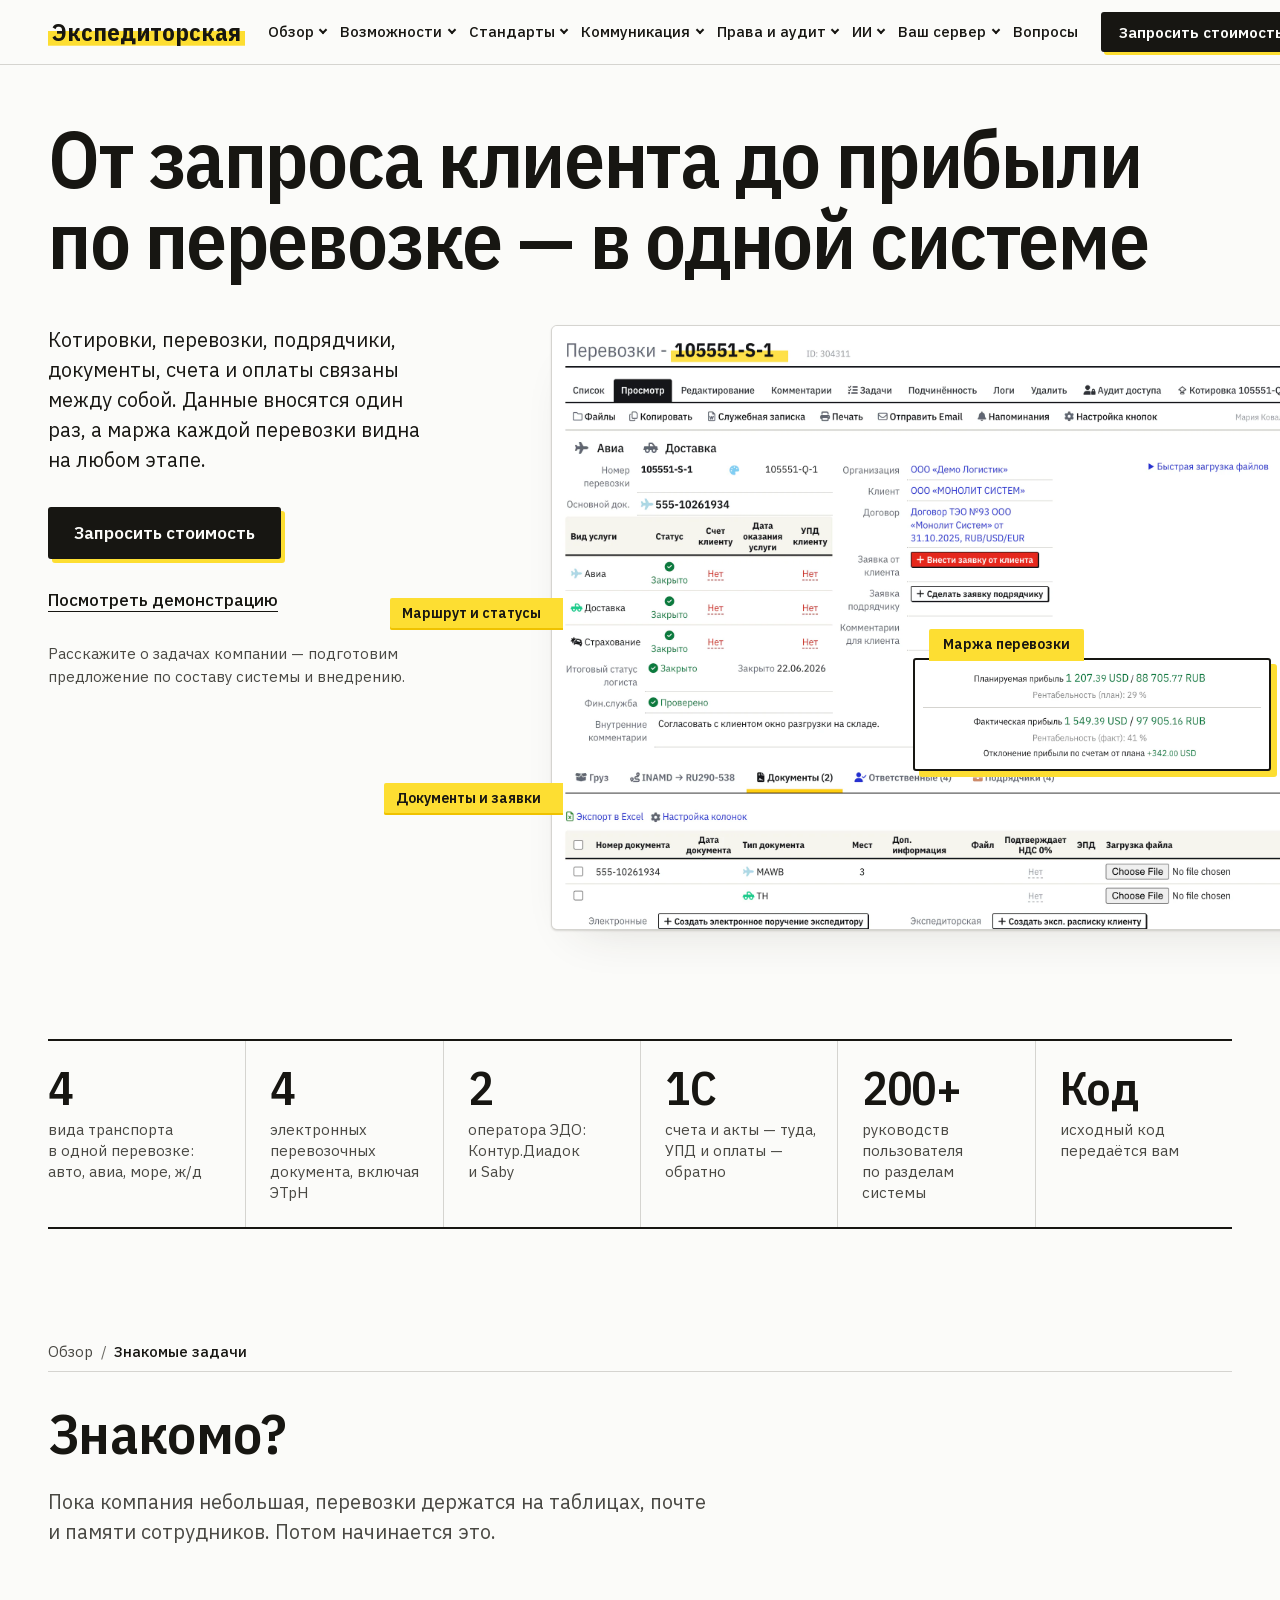
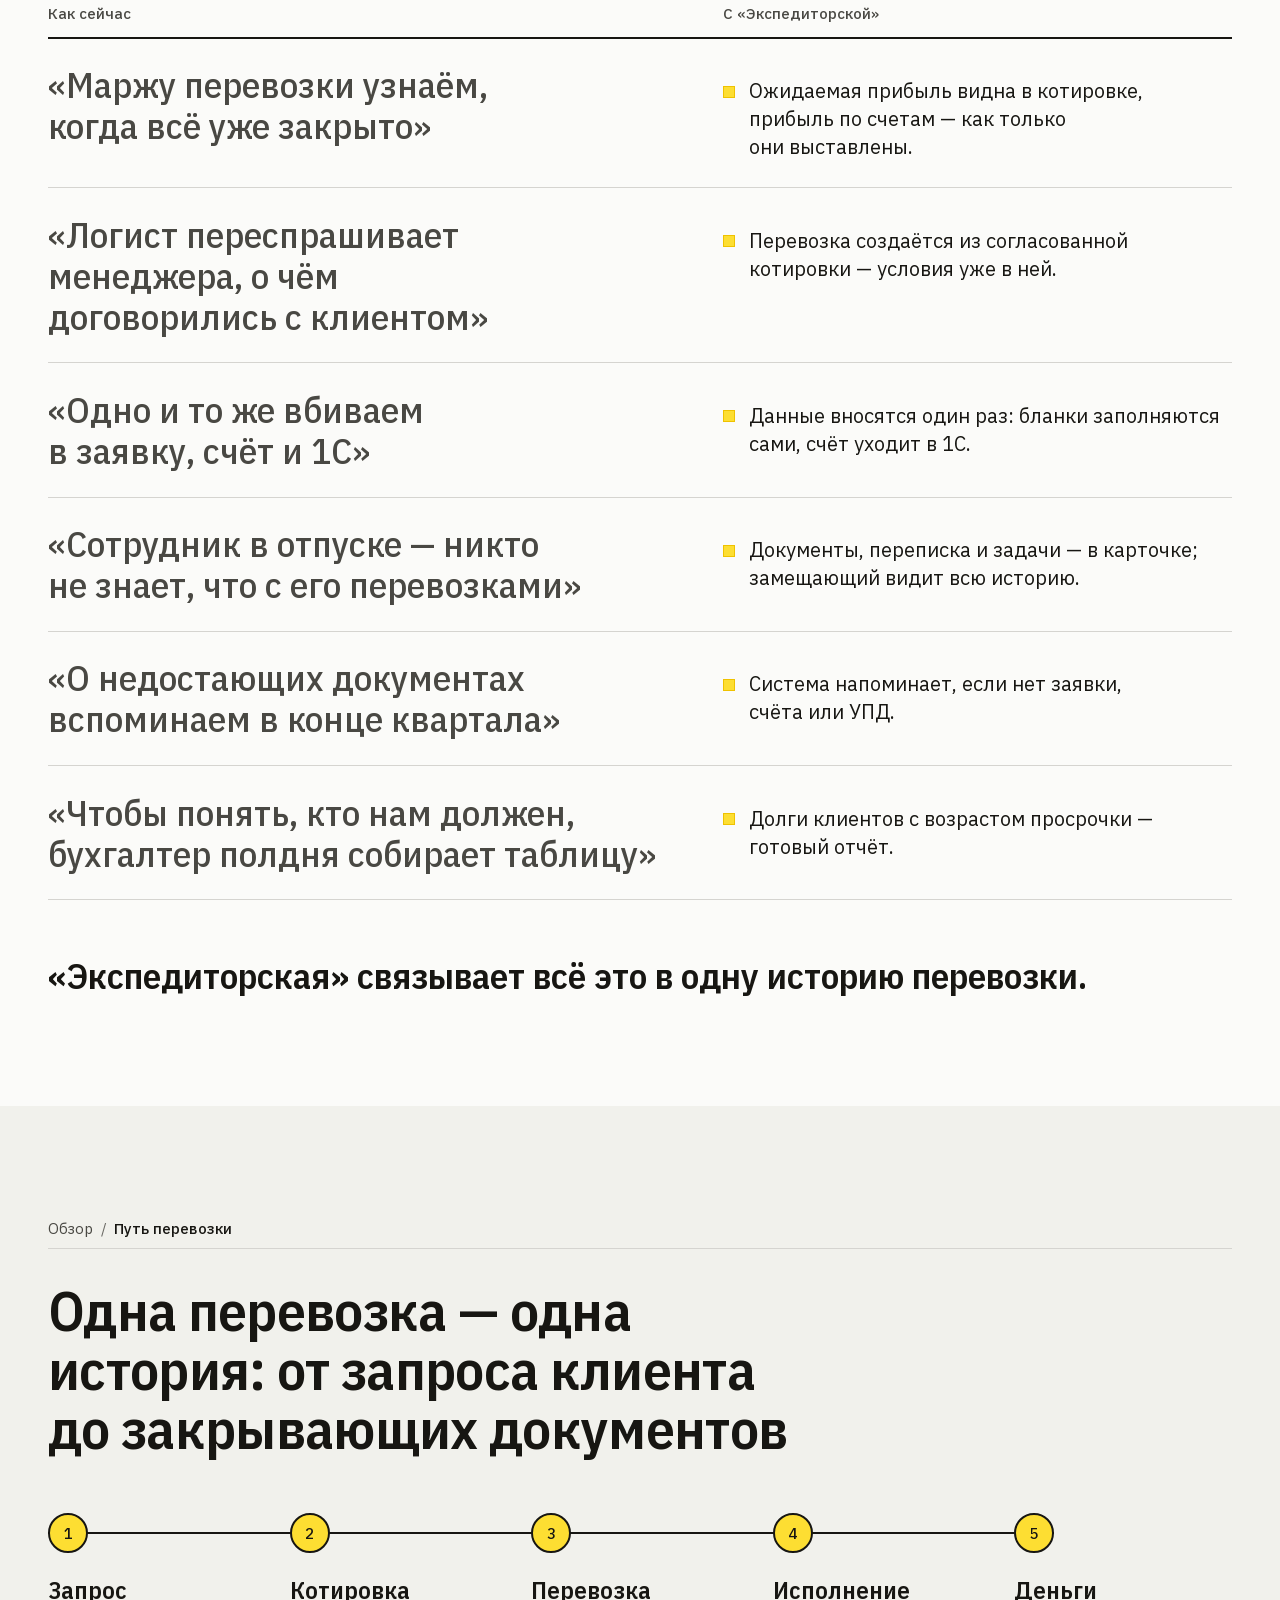
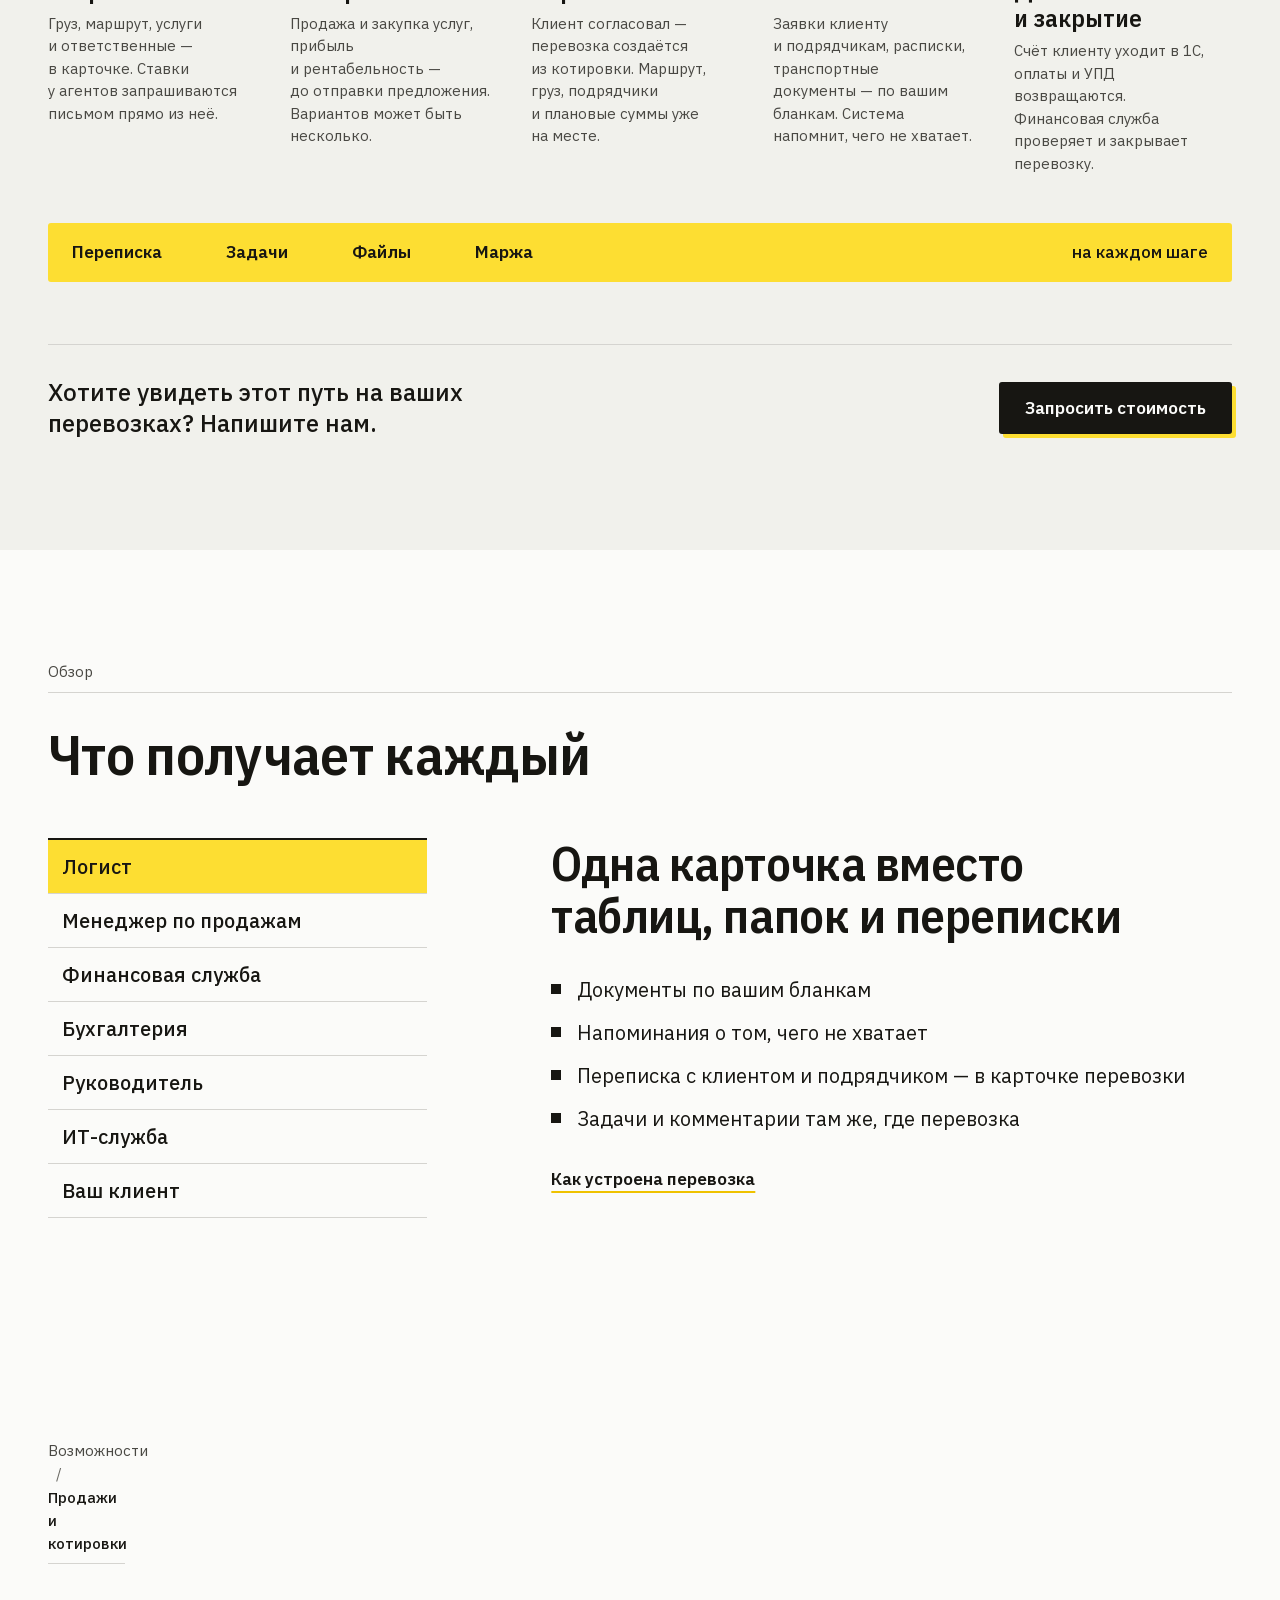
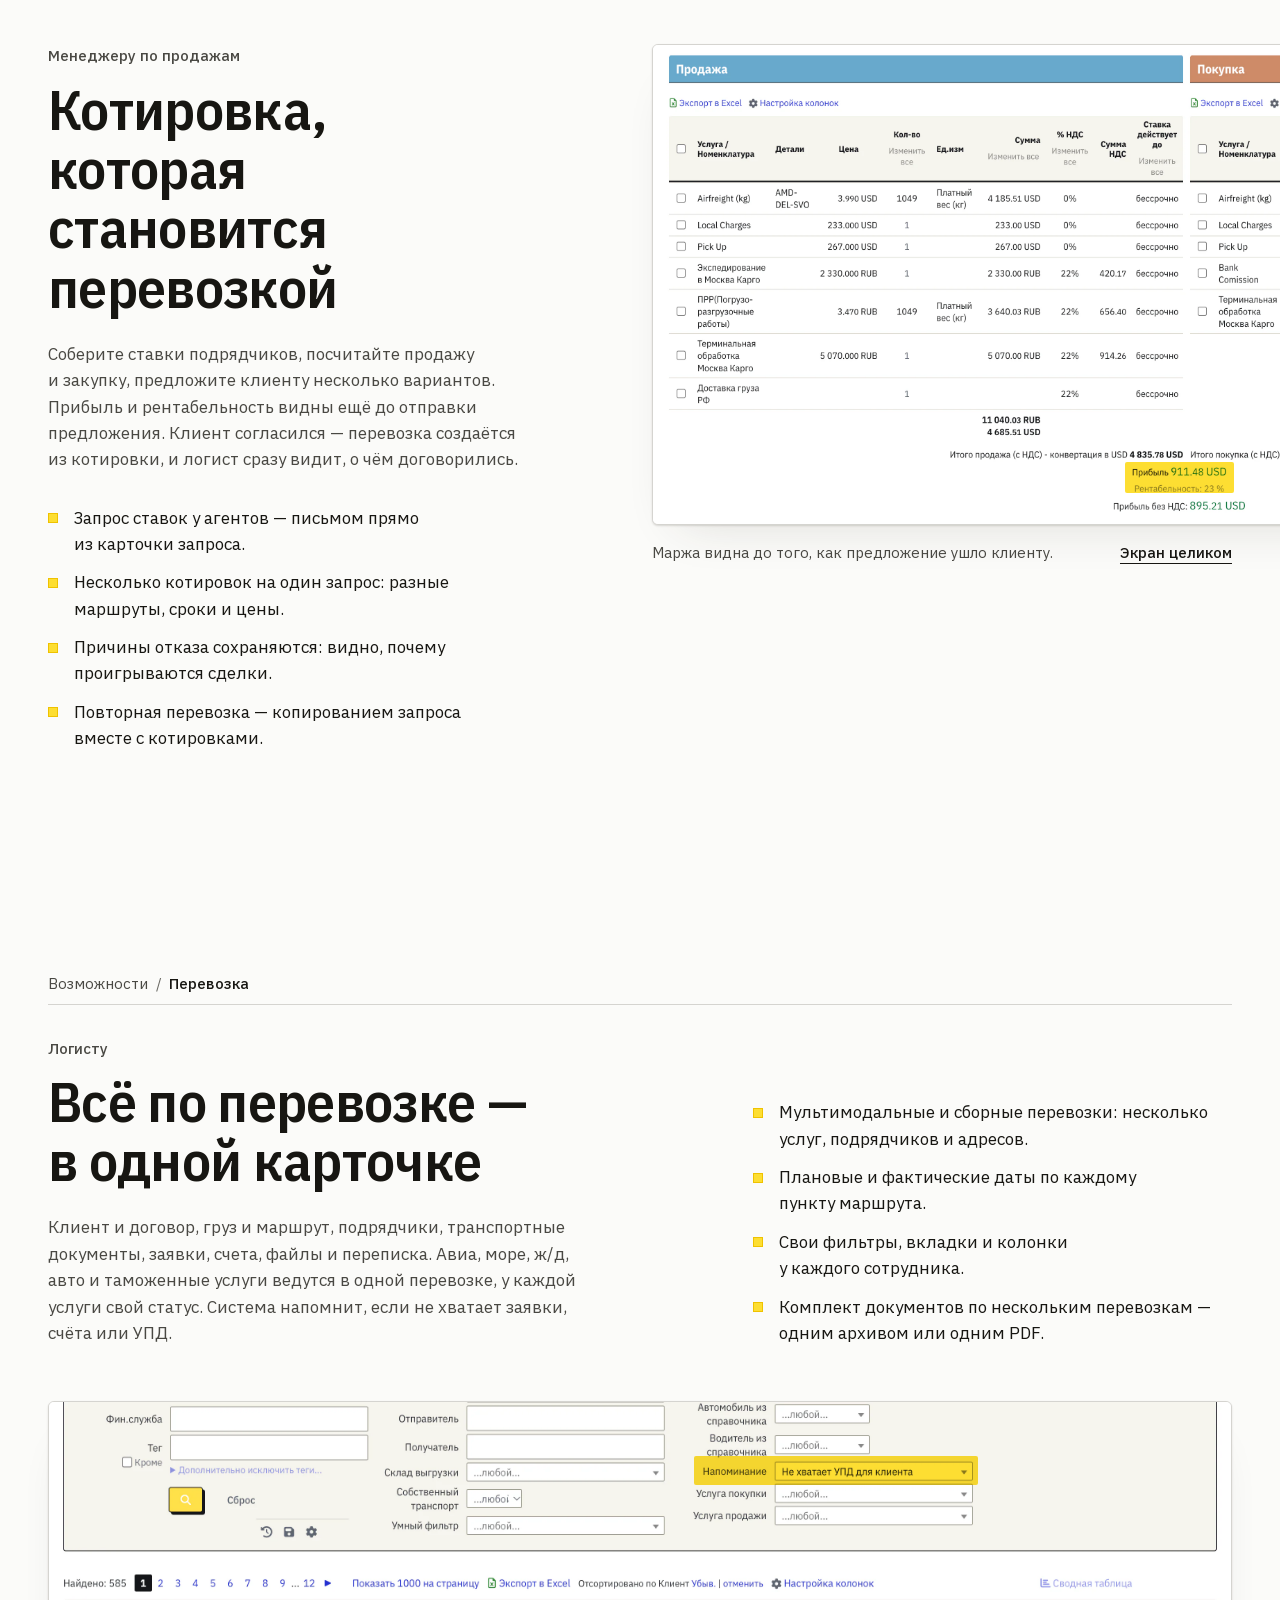
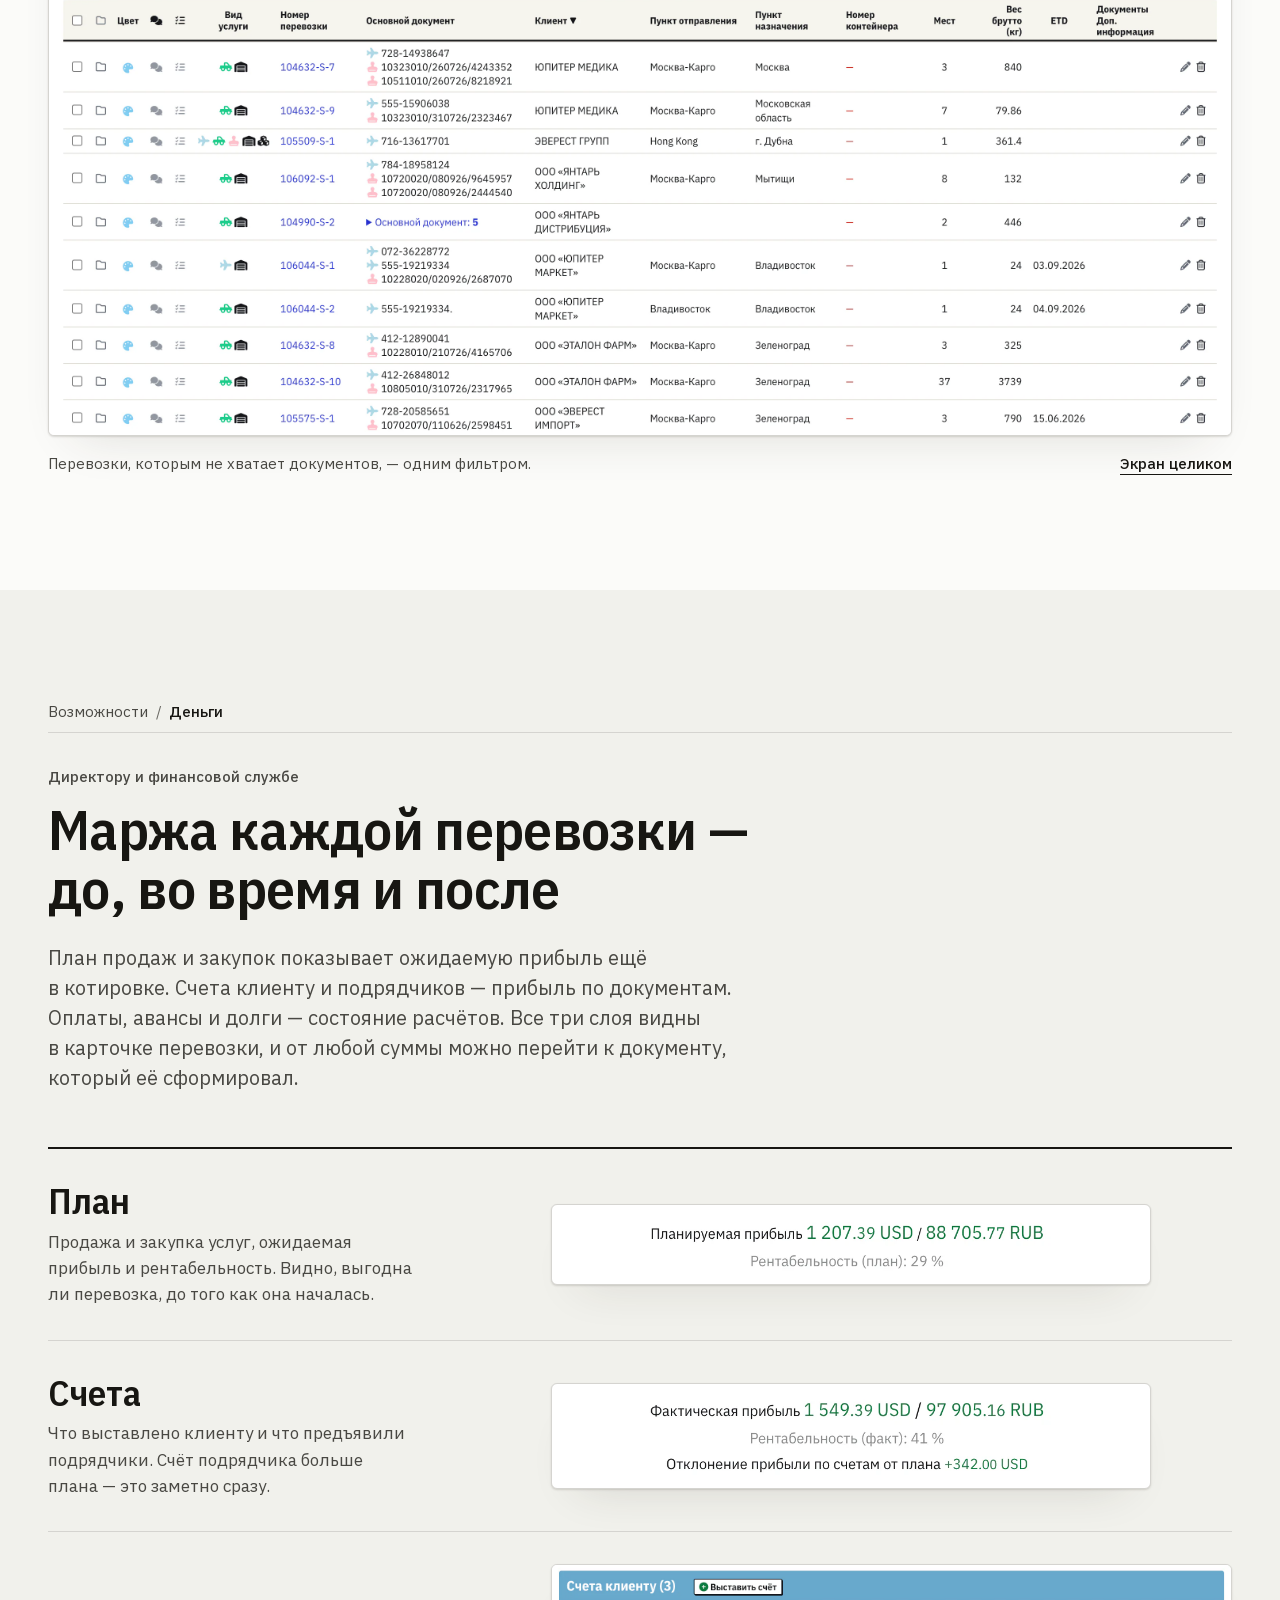
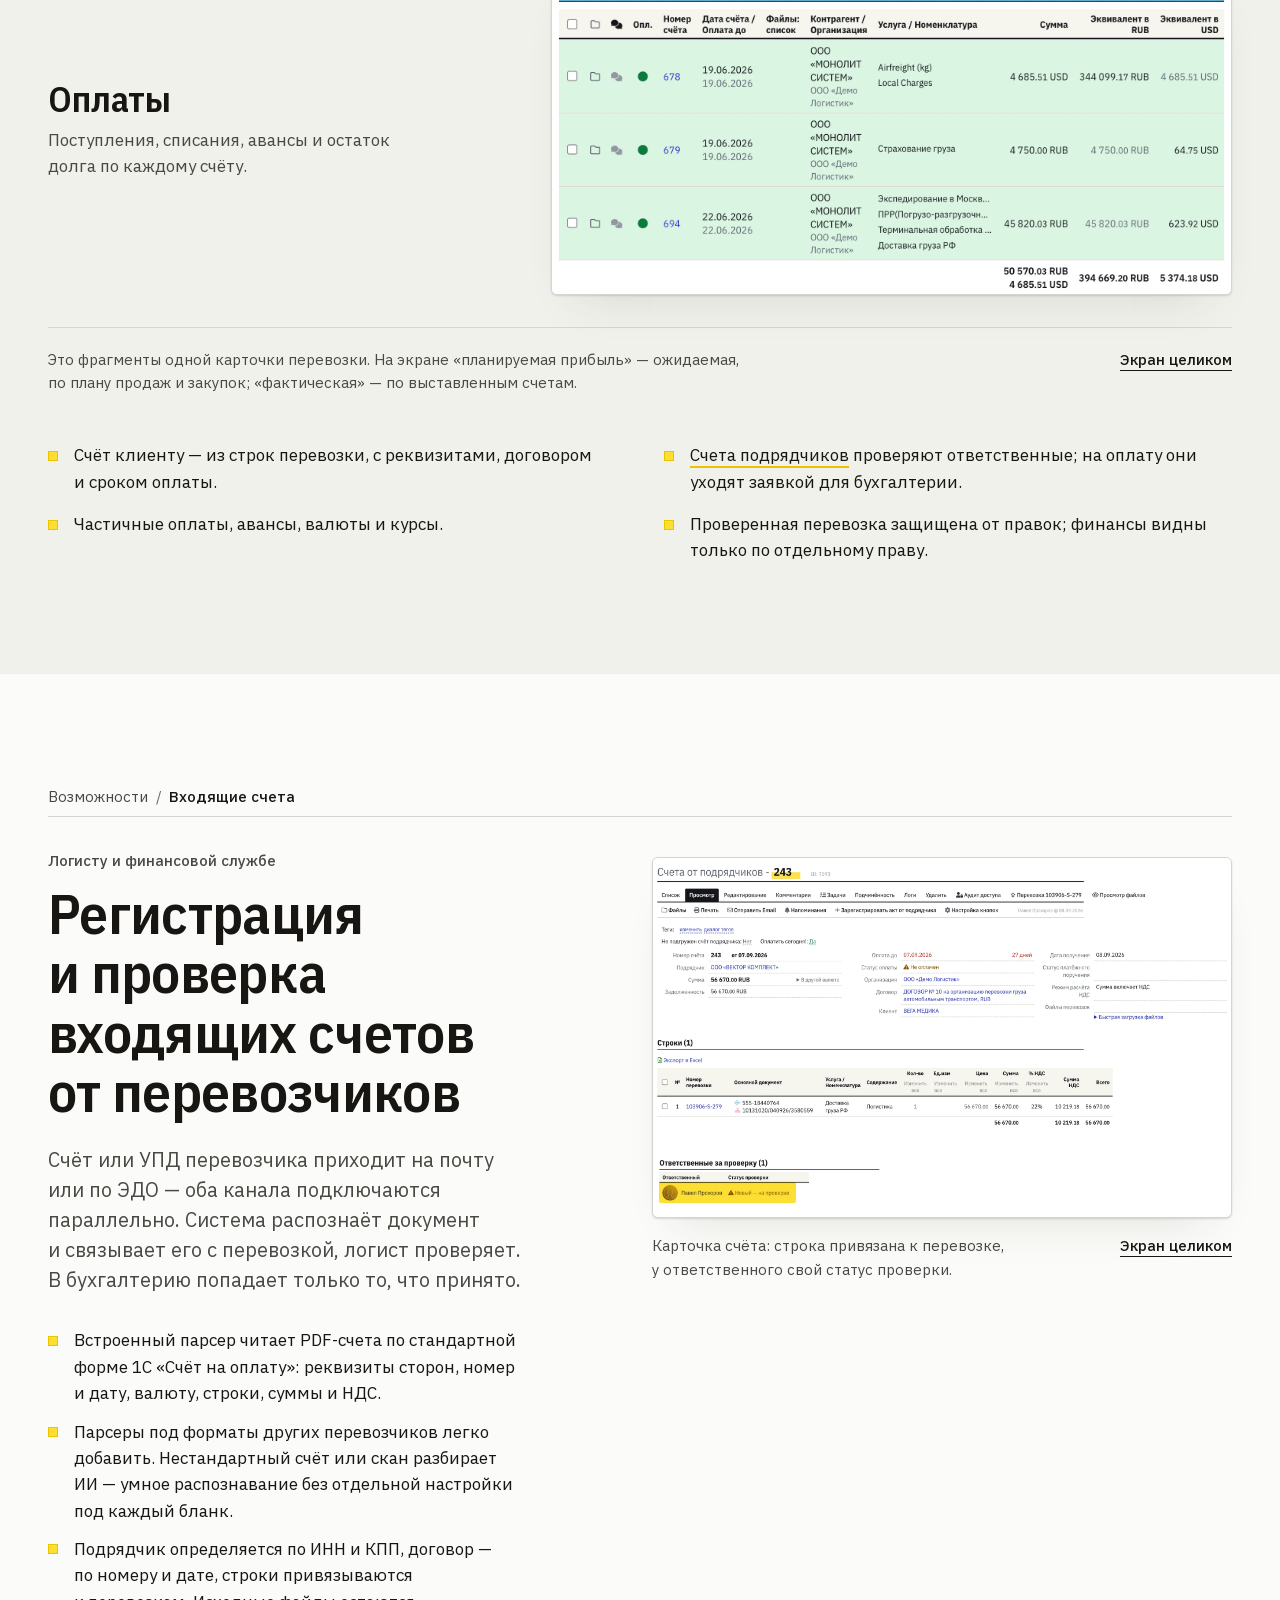
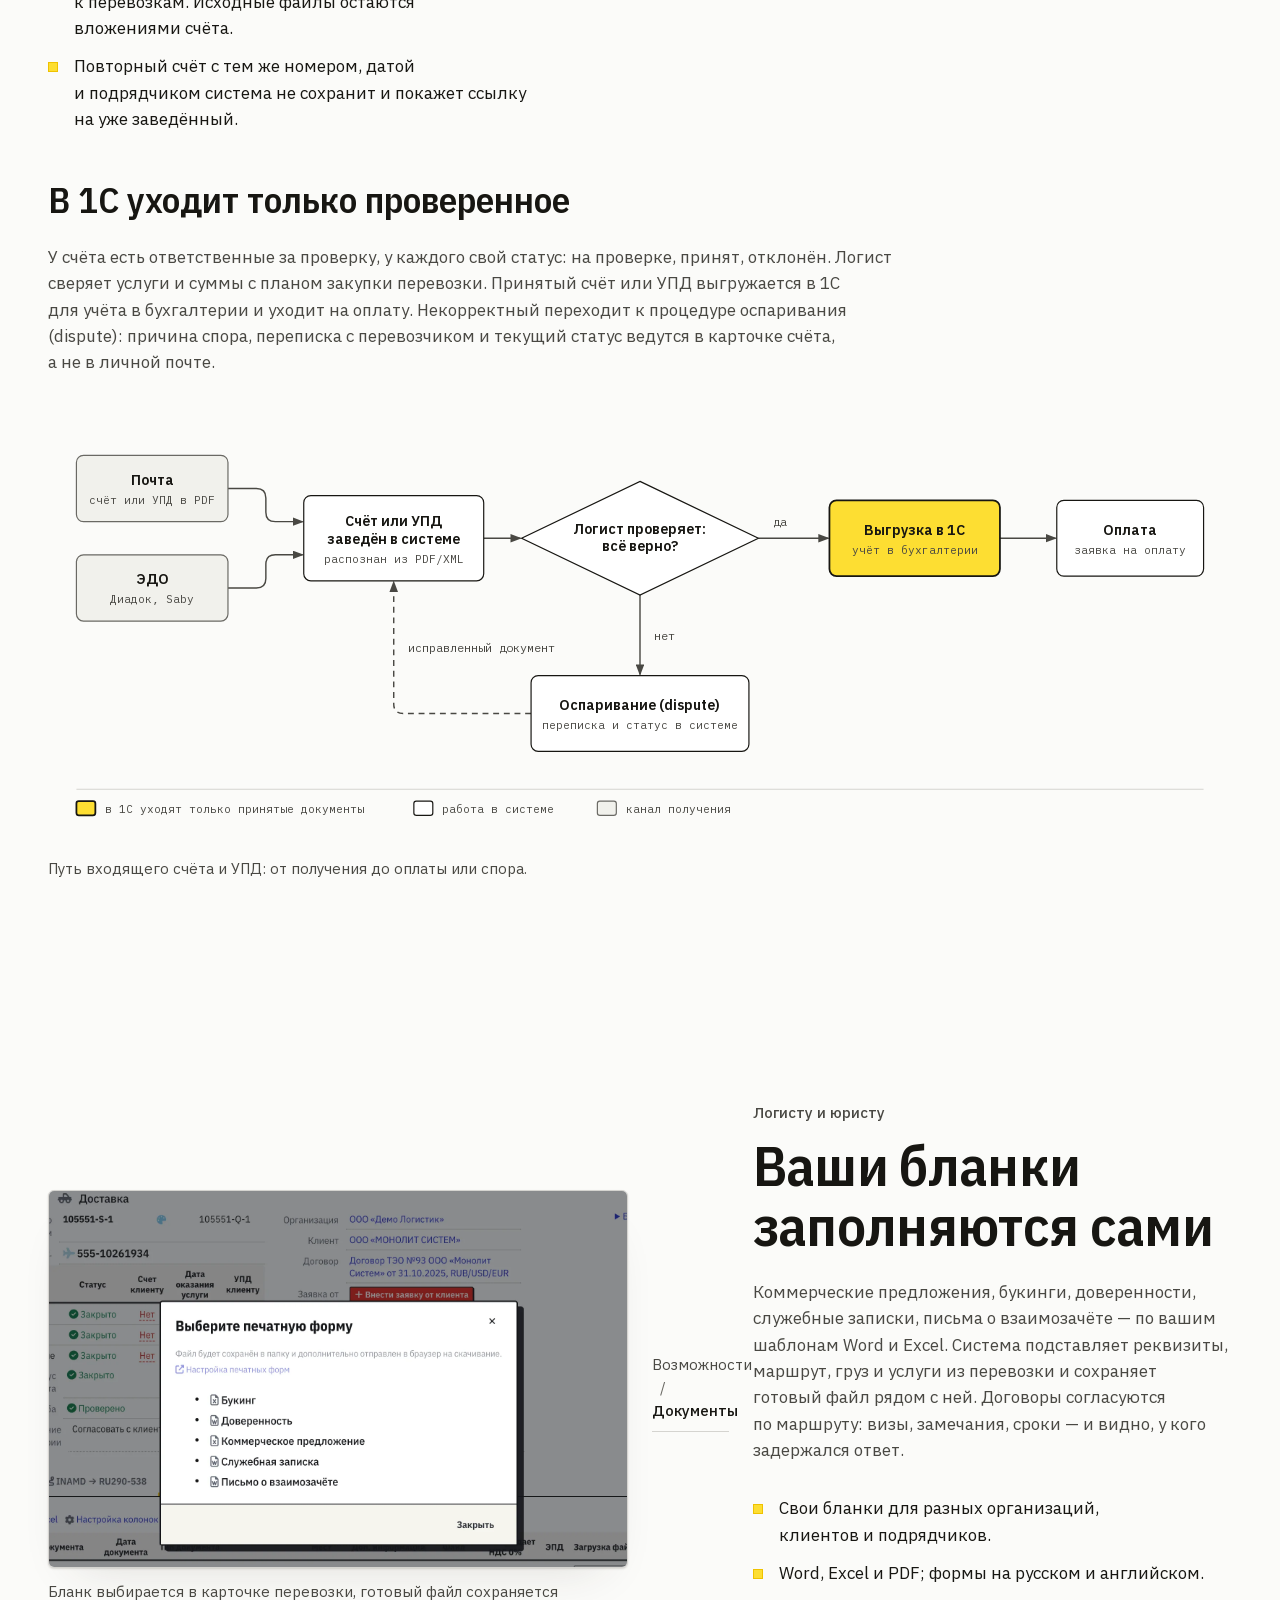
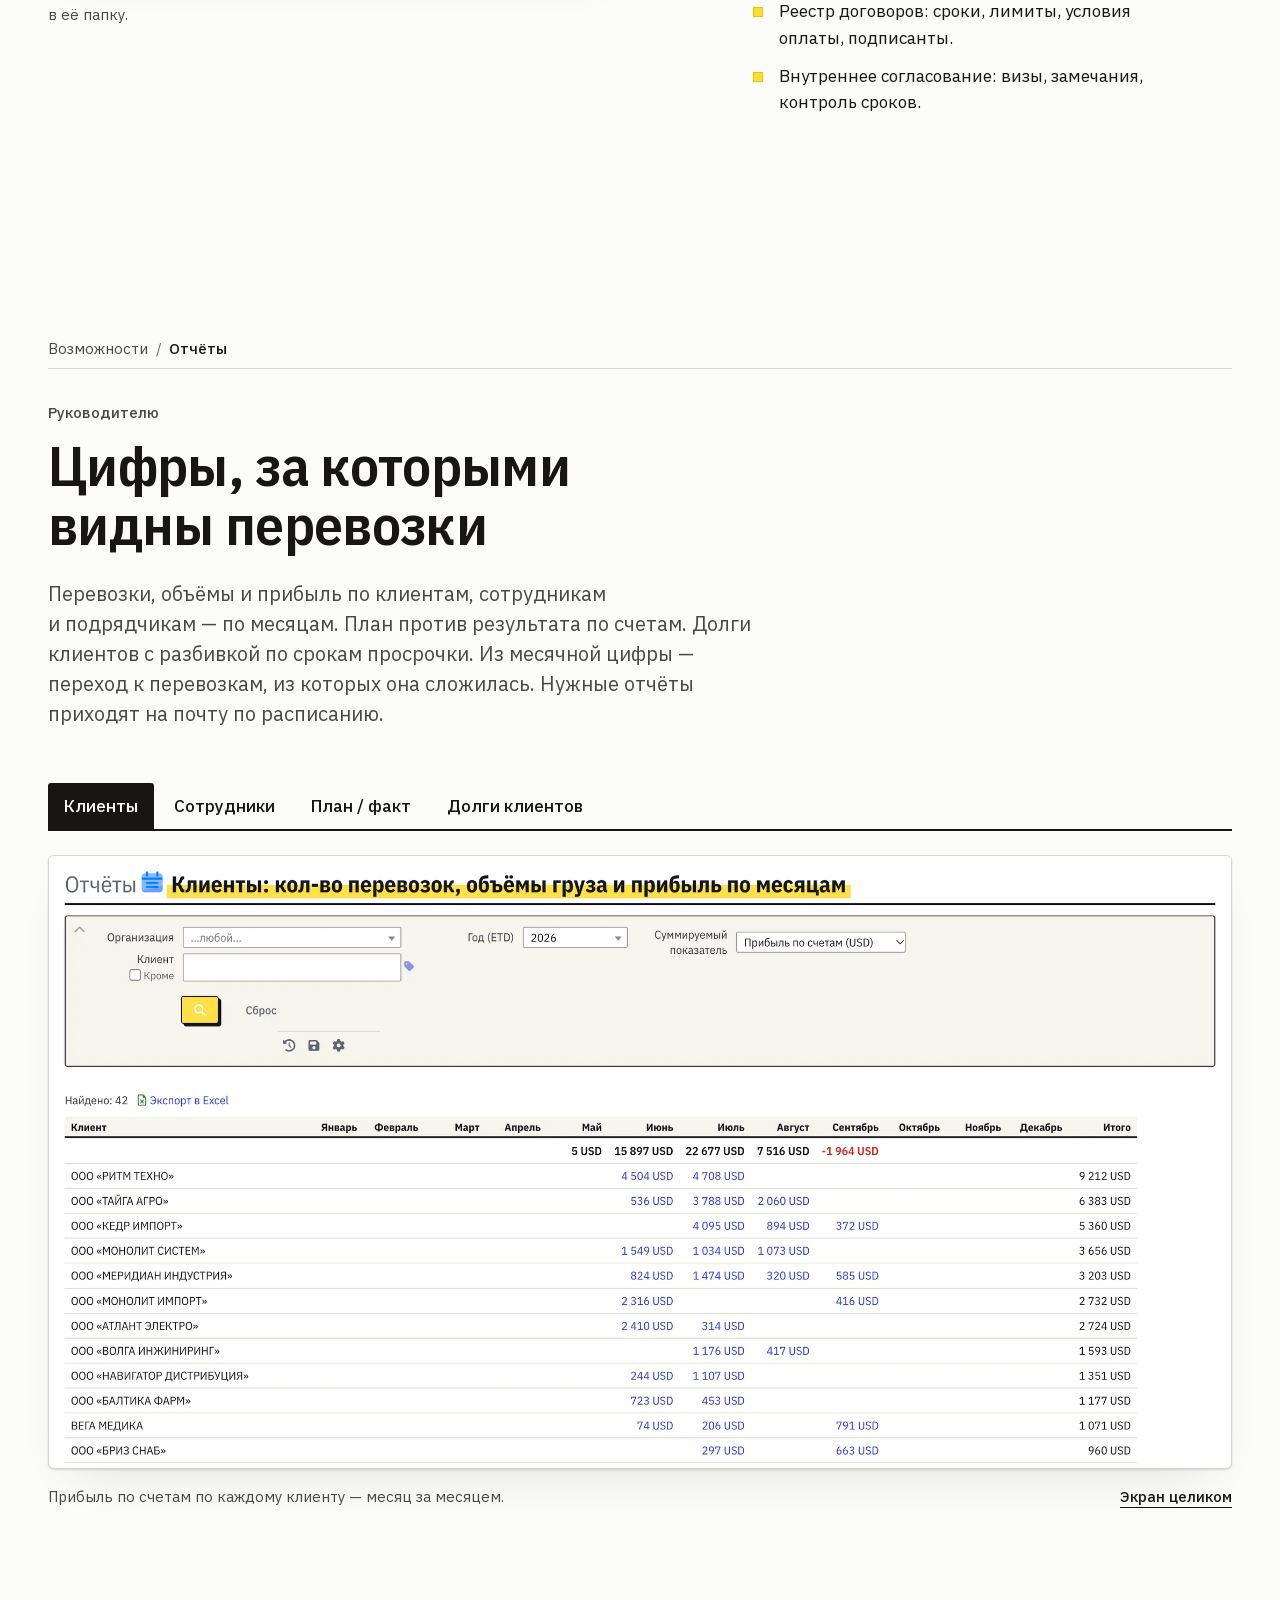
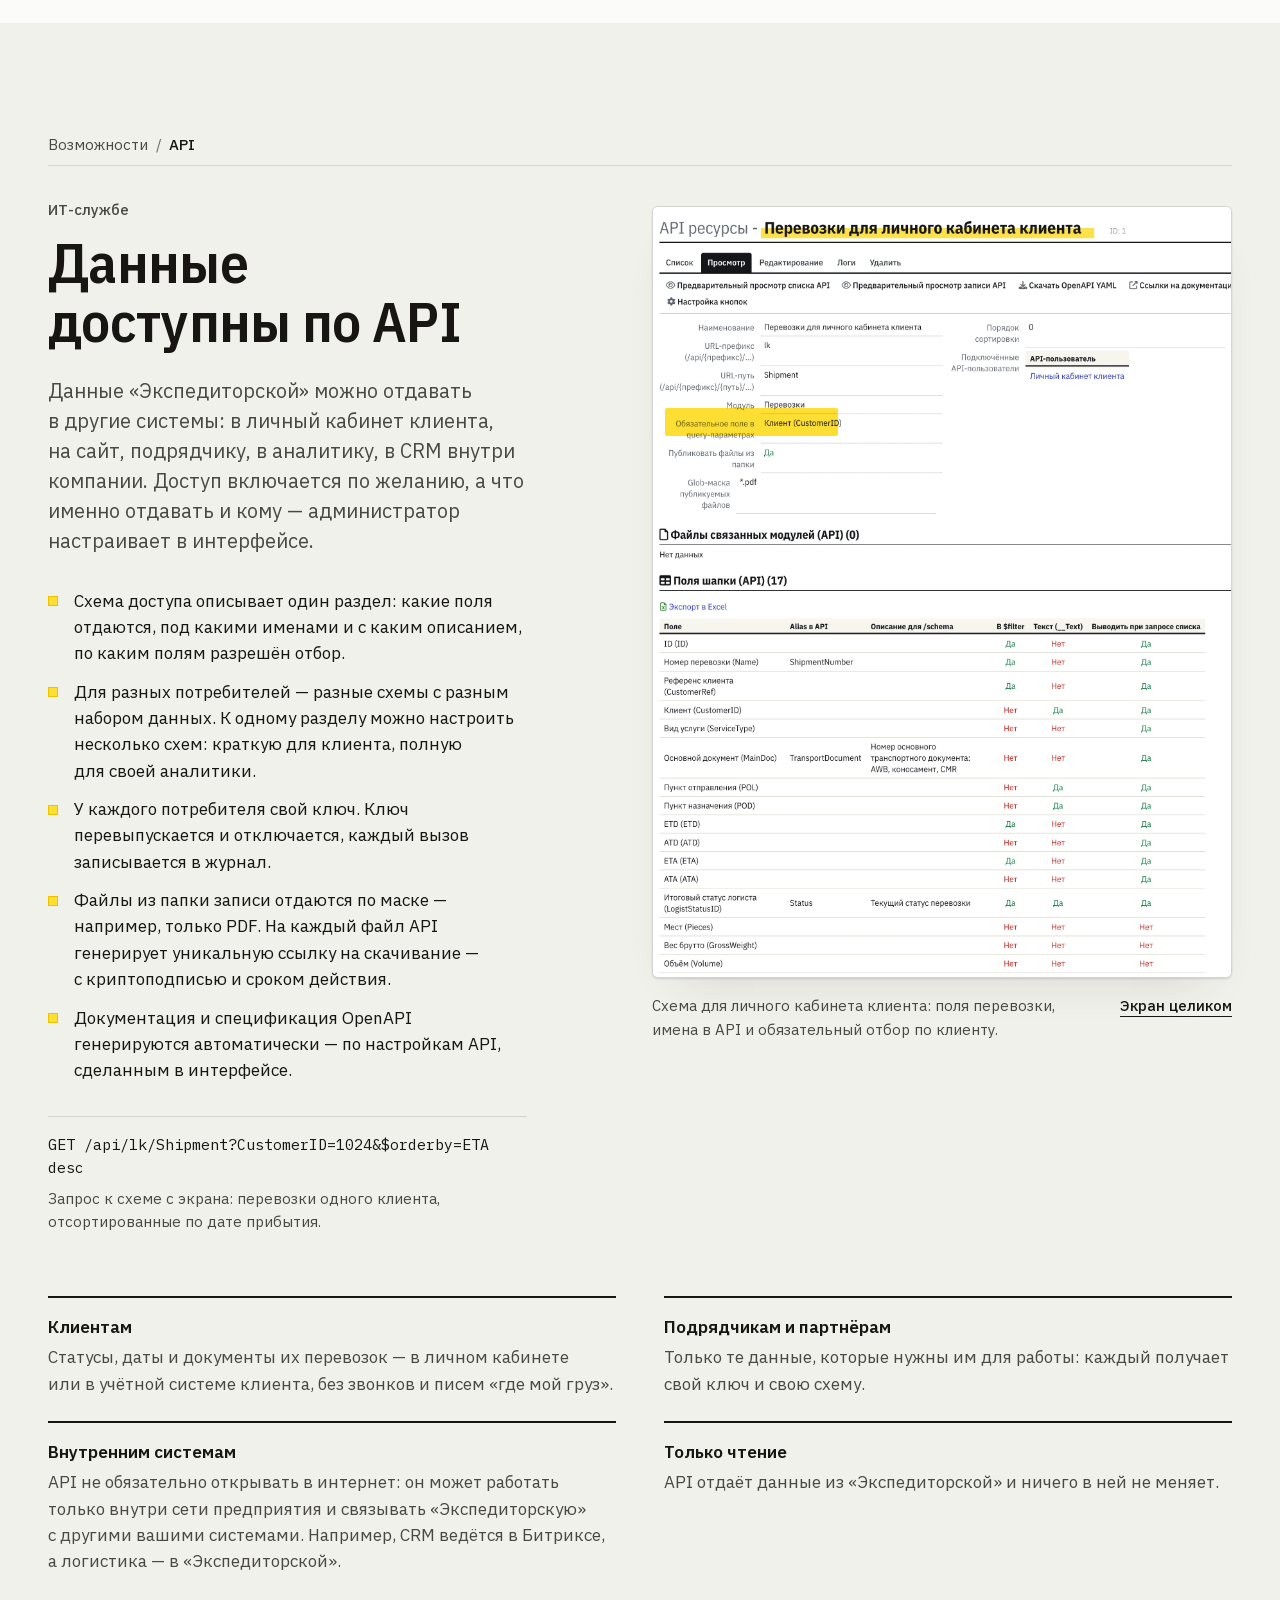
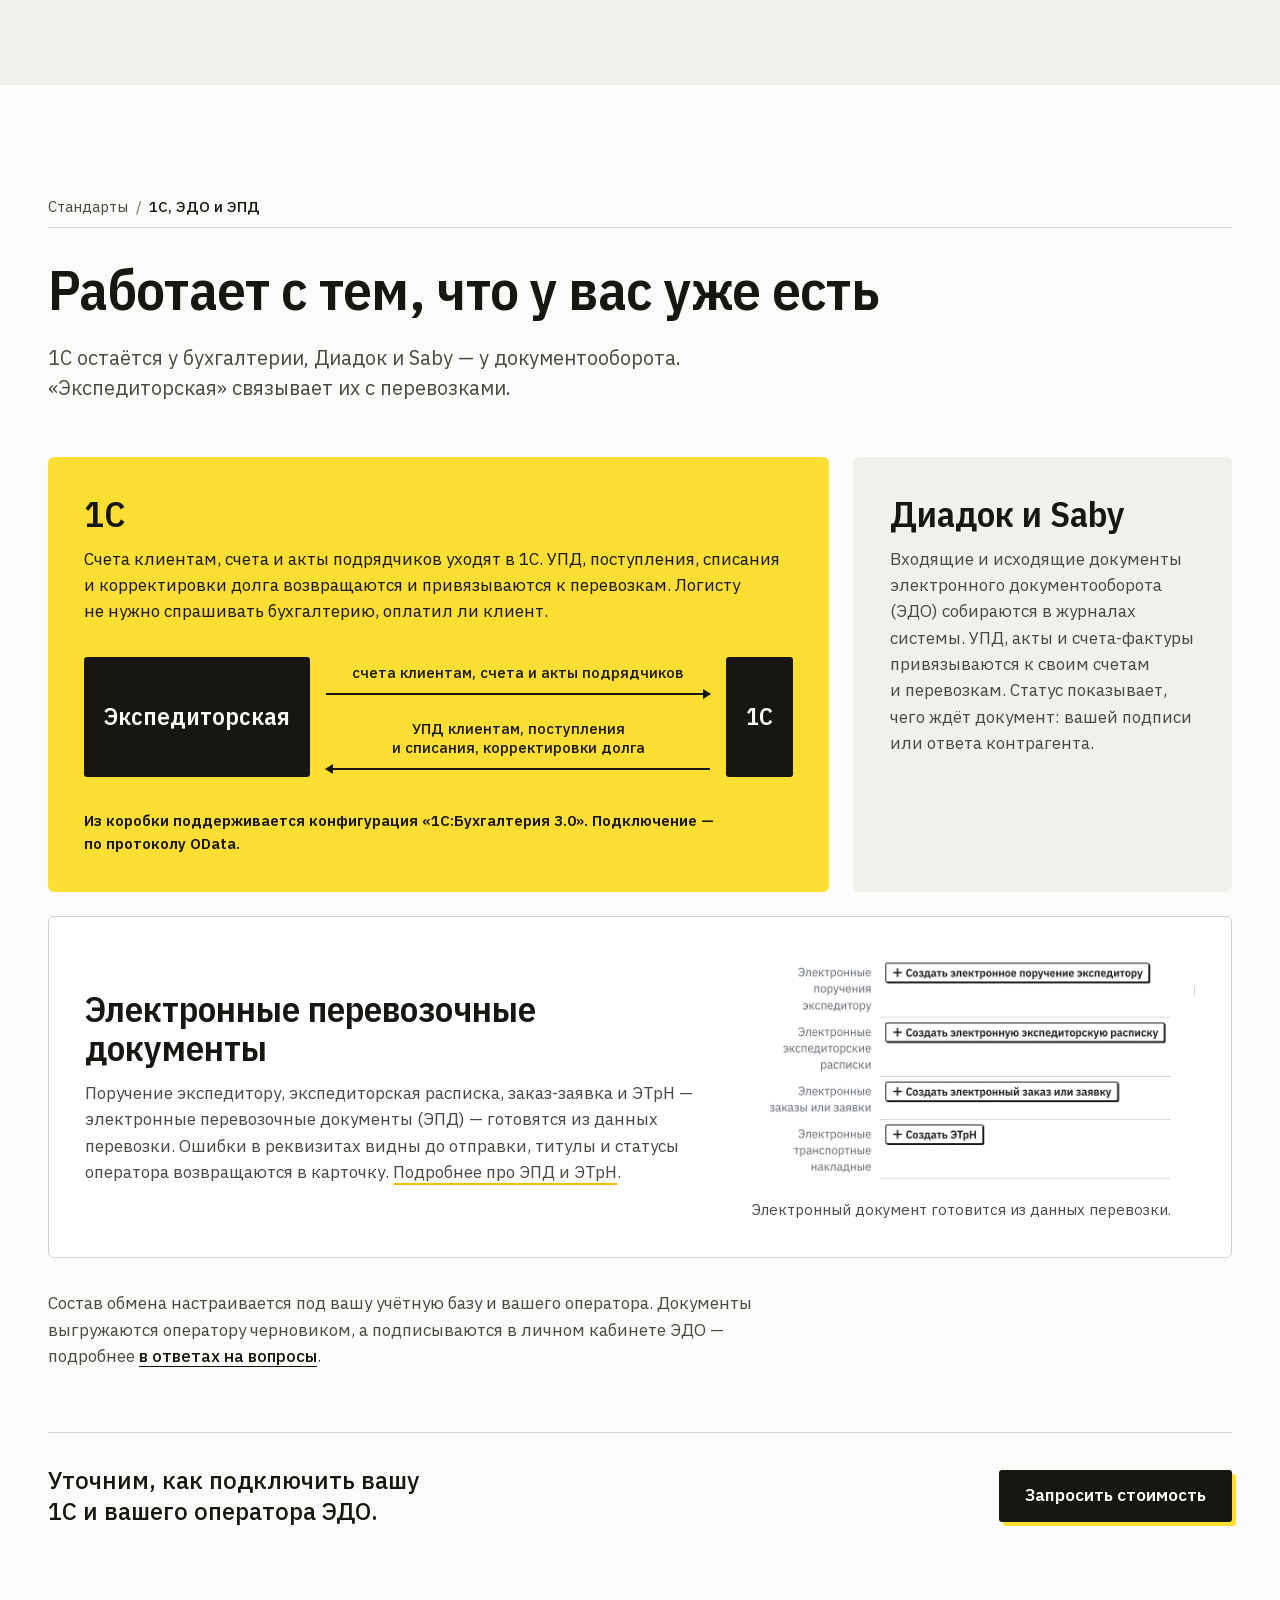
==== public/index.html @ ec0d9c64 "Лендинг «Экспедиторская» Статический сайт: HTML, CSS и JS без сборки, публикуется из public/ на GitH" ====
<!doctype html>
<html lang="ru">
<head>
  <meta charset="utf-8">
  <meta name="viewport" content="width=device-width, initial-scale=1">
  <title>Экспедиторская — система управления транспортно-экспедиторской компанией</title>
  <meta name="description" content="Котировки, перевозки, подрядчики, документы и финансы экспедитора в одной системе. Маржа по каждой перевозке, обмен с 1С, Диадок и Saby, ЭТрН. Установка на ваш сервер, исходный код передаётся.">
  <meta name="color-scheme" content="light">
  <meta name="theme-color" content="#fbfbf9">
  <meta property="og:type" content="website">
  <meta property="og:locale" content="ru_RU">
  <meta property="og:title" content="Экспедиторская — система управления транспортно-экспедиторской компанией">
  <meta property="og:description" content="От запроса клиента до прибыли по перевозке — в одной системе. На вашем сервере, с вашей 1С и операторами ЭДО; исходный код остаётся у вас.">
  <meta property="og:image" content="assets/img/og.jpg">
  <script>document.documentElement.classList.add("js")</script>
  <link rel="icon" href="assets/img/favicon.svg" type="image/svg+xml">
  <link rel="preload" href="assets/fonts/plex-sans-cyrillic.woff2" as="font" type="font/woff2" crossorigin>
  <link rel="preload" href="assets/fonts/plex-sans-latin.woff2" as="font" type="font/woff2" crossorigin>
  <link rel="preload" href="assets/img/hero-card.webp" as="image" type="image/webp" fetchpriority="high">
  <link rel="stylesheet" href="assets/css/tokens.css">
  <link rel="stylesheet" href="assets/css/styles.css">
  <noscript><style>.tabs__panel[hidden], .roles__panel[hidden] { display: block; margin-top: 2rem; }</style></noscript>
</head>
<body>
  <a class="skip-link" href="#main">Перейти к содержанию</a>

  <header class="site-header" id="top">
    <div class="wrap site-header__row">
      <a class="wordmark" href="#top" aria-label="Экспедиторская — в начало страницы"><span class="wordmark__text">Экспедиторская</span></a>

      <nav class="site-nav" id="site-nav" aria-label="Разделы страницы">
        <details class="nav-group" name="site-nav">
          <summary class="site-nav__link">Обзор</summary>
          <ul class="nav-group__menu">
            <li><a class="nav-group__link" href="#pains">Знакомые задачи</a></li>
            <li><a class="nav-group__link" href="#how">Путь перевозки</a></li>
            <li><a class="nav-group__link" href="#roles">Что получает каждый</a></li>
          </ul>
        </details>
        <details class="nav-group" name="site-nav">
          <summary class="site-nav__link">Возможности</summary>
          <ul class="nav-group__menu">
            <li><a class="nav-group__link" href="#sales">Продажи и котировки</a></li>
            <li><a class="nav-group__link" href="#shipment">Перевозка</a></li>
            <li><a class="nav-group__link" href="#money">Деньги</a></li>
            <li><a class="nav-group__link" href="#vinvoice">Входящие счета</a></li>
            <li><a class="nav-group__link" href="#documents">Документы</a></li>
            <li><a class="nav-group__link" href="#control">Отчёты</a></li>
            <li><a class="nav-group__link" href="#api">API</a></li>
          </ul>
        </details>
        <details class="nav-group" name="site-nav">
          <summary class="site-nav__link">Стандарты</summary>
          <ul class="nav-group__menu">
            <li><a class="nav-group__link" href="#integrations">1С, ЭДО и ЭПД</a></li>
            <li><a class="nav-group__link" href="#vat">НДС 0 %</a></li>
            <li><a class="nav-group__link" href="#epd">ЭПД и ЭТрН</a></li>
            <li><a class="nav-group__link" href="#gost">ГОСТ Р 72552–2026</a></li>
          </ul>
        </details>
        <details class="nav-group" name="site-nav">
          <summary class="site-nav__link">Коммуникация</summary>
          <ul class="nav-group__menu">
            <li><a class="nav-group__link" href="#team">Работа команды</a></li>
            <li><a class="nav-group__link" href="#comments">Комментарии</a></li>
            <li><a class="nav-group__link" href="#mail">Переписка с клиентами</a></li>
            <li><a class="nav-group__link" href="#tasks">Задачи</a></li>
            <li><a class="nav-group__link" href="#workspace">Рабочее место</a></li>
          </ul>
        </details>
        <details class="nav-group" name="site-nav">
          <summary class="site-nav__link">Права и аудит</summary>
          <ul class="nav-group__menu">
            <li><a class="nav-group__link" href="#access">Права доступа</a></li>
            <li><a class="nav-group__link" href="#changelog">Журнал изменений</a></li>
            <li><a class="nav-group__link" href="#activity">Аналитика действий</a></li>
          </ul>
        </details>
        <details class="nav-group" name="site-nav">
          <summary class="site-nav__link">ИИ</summary>
          <ul class="nav-group__menu">
            <li><a class="nav-group__link" href="#ai">ИИ-помощник и MCP</a></li>
            <li><a class="nav-group__link" href="#vibe">Экспедиторский Вайб</a></li>
          </ul>
        </details>
        <details class="nav-group" name="site-nav">
          <summary class="site-nav__link">Ваш сервер</summary>
          <ul class="nav-group__menu">
            <li><a class="nav-group__link" href="#ownership">Независимость от разработчика</a></li>
            <li><a class="nav-group__link" href="#extensions">Расширения</a></li>
            <li><a class="nav-group__link" href="#start">Как мы начнём</a></li>
          </ul>
        </details>
        <a class="site-nav__link" href="#faq">Вопросы</a>
      </nav>

      <a class="btn btn--primary btn--compact site-header__cta" href="#request">Запросить стоимость</a>
      <button class="menu-toggle" type="button" aria-expanded="false" aria-controls="site-nav">
        <span class="menu-toggle__bars" aria-hidden="true"></span>
        <span class="visually-hidden">Меню</span>
      </button>
    </div>
  </header>

  <main id="main">

    <!-- 01. Первый экран -->
    <section class="hero" aria-labelledby="hero-title">
      <div class="wrap hero__grid">
        <h1 class="hero__title" id="hero-title">От запроса клиента до прибыли по перевозке — в одной системе</h1>

        <div class="hero__copy">
          <p class="hero__lead">Котировки, перевозки, подрядчики, документы, счета и оплаты связаны между собой. Данные вносятся один раз, а маржа каждой перевозки видна на любом этапе.</p>
          <div class="hero__actions">
            <a class="btn btn--primary" href="#request">Запросить стоимость</a>
            <a class="link-quiet" href="#request">Посмотреть демонстрацию</a>
          </div>
          <p class="hero__note">Расскажите о задачах компании — подготовим предложение по составу системы и внедрению.</p>
        </div>

        <figure class="hero__figure">
          <div class="hero__sheet">
            <img class="hero__img" src="assets/img/hero-card.webp" width="2184" height="1624" alt="Экран системы: карточка перевозки 105551-S-1. Услуги «Авиа», «Доставка» и «Страхование» со статусом «Закрыто», клиент и договор, вкладки груза, маршрута, документов, ответственных и подрядчиков." fetchpriority="high" decoding="async">
            <span class="flag flag--1" aria-hidden="true">Маршрут и статусы</span>
            <span class="flag flag--2" aria-hidden="true">Документы и заявки</span>
            <div class="hero__inset">
              <img src="assets/img/fin-plan.webp" width="1000" height="124" alt="Фрагмент той же карточки: планируемая прибыль 1 207,39 USD, рентабельность по плану 29 %." decoding="async">
              <img src="assets/img/fin-fact.webp" width="1000" height="168" alt="Фактическая прибыль 1 549,39 USD, рентабельность по счетам 41 %, отклонение от плана +342 USD." decoding="async">
              <span class="flag flag--3" aria-hidden="true">Маржа перевозки</span>
            </div>
          </div>
          <figcaption class="hero__legend">
            <span>Маршрут и статусы</span>
            <span>Документы и заявки</span>
            <span>Маржа перевозки</span>
          </figcaption>
        </figure>
      </div>
    </section>

    <!-- 02. Полоса фактов -->
    <section class="facts" aria-label="Факты о системе">
      <div class="wrap">
        <ul class="facts__list">
          <li class="facts__item"><strong class="facts__figure">4</strong><span class="facts__text">вида транспорта в одной перевозке: авто, авиа, море, ж/д</span></li>
          <li class="facts__item"><strong class="facts__figure">4</strong><span class="facts__text">электронных перевозочных документа, включая ЭТрН</span></li>
          <li class="facts__item"><strong class="facts__figure">2</strong><span class="facts__text">оператора ЭДО: Контур.Диадок и Saby</span></li>
          <li class="facts__item"><strong class="facts__figure">1С</strong><span class="facts__text">счета и акты — туда, УПД и оплаты — обратно</span></li>
          <li class="facts__item"><strong class="facts__figure">200+</strong><span class="facts__text">руководств пользователя по разделам системы</span></li>
          <li class="facts__item"><strong class="facts__figure">Код</strong><span class="facts__text">исходный код передаётся вам</span></li>
        </ul>
      </div>
    </section>

    <!-- 03. Знакомо? -->
    <section class="section pains" id="pains" aria-labelledby="pains-title">
      <div class="wrap">
        <p class="runhead"><span class="runhead__group">Обзор</span><span class="runhead__item">Знакомые задачи</span></p>
        <header class="section__head">
          <h2 class="section__title" id="pains-title">Знакомо?</h2>
          <p class="section__lead">Пока компания небольшая, перевозки держатся на таблицах, почте и памяти сотрудников. Потом начинается это.</p>
        </header>

        <div class="pains__table" role="table" aria-label="Что меняется с системой">
          <div class="pains__cols" role="row">
            <span role="columnheader">Как сейчас</span>
            <span role="columnheader">С «Экспедиторской»</span>
          </div>
          <div class="pains__row" role="row">
            <p class="pains__quote" role="cell">«Маржу перевозки узнаём, когда всё уже закрыто»</p>
            <p class="pains__answer" role="cell">Ожидаемая прибыль видна в котировке, прибыль по счетам — как только они выставлены.</p>
          </div>
          <div class="pains__row" role="row">
            <p class="pains__quote" role="cell">«Логист переспрашивает менеджера, о чём договорились с клиентом»</p>
            <p class="pains__answer" role="cell">Перевозка создаётся из согласованной котировки — условия уже в ней.</p>
          </div>
          <div class="pains__row" role="row">
            <p class="pains__quote" role="cell">«Одно и то же вбиваем в заявку, счёт и 1С»</p>
            <p class="pains__answer" role="cell">Данные вносятся один раз: бланки заполняются сами, счёт уходит в 1С.</p>
          </div>
          <div class="pains__row" role="row">
            <p class="pains__quote" role="cell">«Сотрудник в отпуске — никто не знает, что с его перевозками»</p>
            <p class="pains__answer" role="cell">Документы, переписка и задачи — в карточке; замещающий видит всю историю.</p>
          </div>
          <div class="pains__row" role="row">
            <p class="pains__quote" role="cell">«О недостающих документах вспоминаем в конце квартала»</p>
            <p class="pains__answer" role="cell">Система напоминает, если нет заявки, счёта или УПД.</p>
          </div>
          <div class="pains__row" role="row">
            <p class="pains__quote" role="cell">«Чтобы понять, кто нам должен, бухгалтер полдня собирает таблицу»</p>
            <p class="pains__answer" role="cell">Долги клиентов с возрастом просрочки — готовый отчёт.</p>
          </div>
        </div>

        <p class="pains__bridge">«Экспедиторская» связывает всё это в одну историю перевозки.</p>
      </div>
    </section>

    <!-- 04. Как это работает -->
    <section class="section how" id="how" aria-labelledby="how-title">
      <div class="wrap">
        <p class="runhead"><span class="runhead__group">Обзор</span><span class="runhead__item">Путь перевозки</span></p>
        <header class="section__head">
          <h2 class="section__title" id="how-title">Одна перевозка — одна история: от запроса клиента до закрывающих документов</h2>
        </header>

        <ol class="route" data-route>
          <li class="route__stop">
            <span class="route__num" aria-hidden="true">1</span>
            <h3 class="route__name">Запрос</h3>
            <p class="route__text">Груз, маршрут, услуги и ответственные — в карточке. Ставки у агентов запрашиваются письмом прямо из неё.</p>
          </li>
          <li class="route__stop">
            <span class="route__num" aria-hidden="true">2</span>
            <h3 class="route__name">Котировка</h3>
            <p class="route__text">Продажа и закупка услуг, прибыль и рентабельность — до отправки предложения. Вариантов может быть несколько.</p>
          </li>
          <li class="route__stop">
            <span class="route__num" aria-hidden="true">3</span>
            <h3 class="route__name">Перевозка</h3>
            <p class="route__text">Клиент согласовал — перевозка создаётся из котировки. Маршрут, груз, подрядчики и плановые суммы уже на месте.</p>
          </li>
          <li class="route__stop">
            <span class="route__num" aria-hidden="true">4</span>
            <h3 class="route__name">Исполнение</h3>
            <p class="route__text">Заявки клиенту и подрядчикам, расписки, транспортные документы — по вашим бланкам. Система напомнит, чего не хватает.</p>
          </li>
          <li class="route__stop">
            <span class="route__num" aria-hidden="true">5</span>
            <h3 class="route__name">Деньги и закрытие</h3>
            <p class="route__text">Счёт клиенту уходит в 1С, оплаты и УПД возвращаются. Финансовая служба проверяет и закрывает перевозку.</p>
          </li>
        </ol>

        <div class="route-base">
          <ul class="route-base__list">
            <li>Переписка</li>
            <li>Задачи</li>
            <li>Файлы</li>
            <li>Маржа</li>
          </ul>
          <p class="route-base__note">на каждом шаге</p>
        </div>

        <div class="cta-row">
          <p class="cta-row__text">Хотите увидеть этот путь на ваших перевозках? Напишите нам.</p>
          <a class="btn btn--primary" href="#request">Запросить стоимость</a>
        </div>
      </div>
    </section>

    <!-- 04а. Что получает каждый -->
    <section class="section roles" id="roles" aria-labelledby="roles-title">
      <div class="wrap">
        <p class="runhead"><span class="runhead__group">Обзор</span></p>
        <h2 class="section__title" id="roles-title">Что получает каждый</h2>

        <div class="roles__grid" data-tabs data-tabs-vertical>
          <div class="roles__list" role="tablist" aria-label="Кому что даёт система" aria-orientation="vertical">
            <button class="roles__tab" role="tab" type="button" id="role-tab-1" aria-controls="role-panel-1" aria-selected="true">Логист</button>
            <button class="roles__tab" role="tab" type="button" id="role-tab-2" aria-controls="role-panel-2" aria-selected="false" tabindex="-1">Менеджер по продажам</button>
            <button class="roles__tab" role="tab" type="button" id="role-tab-3" aria-controls="role-panel-3" aria-selected="false" tabindex="-1">Финансовая служба</button>
            <button class="roles__tab" role="tab" type="button" id="role-tab-4" aria-controls="role-panel-4" aria-selected="false" tabindex="-1">Бухгалтерия</button>
            <button class="roles__tab" role="tab" type="button" id="role-tab-5" aria-controls="role-panel-5" aria-selected="false" tabindex="-1">Руководитель</button>
            <button class="roles__tab" role="tab" type="button" id="role-tab-6" aria-controls="role-panel-6" aria-selected="false" tabindex="-1">ИТ-служба</button>
            <button class="roles__tab" role="tab" type="button" id="role-tab-7" aria-controls="role-panel-7" aria-selected="false" tabindex="-1">Ваш клиент</button>
          </div>

          <div class="roles__panels">
            <div class="roles__panel" role="tabpanel" id="role-panel-1" aria-labelledby="role-tab-1">
              <p class="roles__phrase">Одна карточка вместо таблиц, папок и переписки</p>
              <ul class="roles__points">
                <li>Документы по вашим бланкам</li>
                <li>Напоминания о том, чего не хватает</li>
                <li>Переписка с клиентом и подрядчиком — в карточке перевозки</li>
                <li>Задачи и комментарии там же, где перевозка</li>
              </ul>
              <a class="link-more" href="#shipment">Как устроена перевозка</a>
            </div>
            <div class="roles__panel" role="tabpanel" id="role-panel-2" aria-labelledby="role-tab-2" hidden>
              <p class="roles__phrase">Котировка с маржой — до отправки клиенту</p>
              <ul class="roles__points">
                <li>Ставки подрядчиков в запросе</li>
                <li>Несколько вариантов предложения</li>
                <li>Перевозка из котировки</li>
                <li>Письма клиента — в запросе и котировке</li>
              </ul>
              <a class="link-more" href="#sales">Как устроены продажи</a>
            </div>
            <div class="roles__panel" role="tabpanel" id="role-panel-3" aria-labelledby="role-tab-3" hidden>
              <p class="roles__phrase">Долги, оплаты и маржа — по каждой перевозке и каждому счёту</p>
              <ul class="roles__points">
                <li>Плановая и фактическая прибыль перевозки — до закрытия месяца</li>
                <li>Долги клиентов и авансы по каждому счёту</li>
                <li>Счета подрядчиков проверены до оплаты, спорные — в оспаривании</li>
                <li>Заявки на оплату; оплаты приходят из 1С</li>
              </ul>
              <a class="link-more" href="#money">Как устроены деньги</a>
            </div>
            <div class="roles__panel" role="tabpanel" id="role-panel-4" aria-labelledby="role-tab-4" hidden>
              <p class="roles__phrase">В 1С приходят готовые и проверенные документы</p>
              <ul class="roles__points">
                <li>Счёт клиенту выставляет логист — в 1С он приходит готовым, по нему позже делаются закрывающие документы</li>
                <li>Счета и УПД подрядчиков проверяет логист или финансовая служба — в 1С попадают только одобренные и корректные</li>
                <li>Реестр подтверждающих документов для НДС 0 % собирается автоматически — готовый отчёт сразу в 1С</li>
              </ul>
              <a class="link-more" href="#integrations">Как устроен обмен с 1С</a>
            </div>
            <div class="roles__panel" role="tabpanel" id="role-panel-5" aria-labelledby="role-tab-5" hidden>
              <p class="roles__phrase">Маржа, загрузка команды и долги клиентов — без ручных сводок</p>
              <ul class="roles__points">
                <li>Отчёты по клиентам и сотрудникам, план / факт</li>
                <li>Отчёты по расписанию</li>
                <li>Задачи команды и просрочки</li>
                <li>ИИ-помощник отвечает по данным системы</li>
              </ul>
              <a class="link-more" href="#control">Какие есть отчёты</a>
            </div>
            <div class="roles__panel" role="tabpanel" id="role-panel-6" aria-labelledby="role-tab-6" hidden>
              <p class="roles__phrase">Свой сервер, исходный код, открытый стек</p>
              <ul class="roles__points">
                <li>Права до отдельного разрешения и аудит доступа</li>
                <li>Двухфакторный вход</li>
                <li>API и MCP для ваших систем и ИИ</li>
                <li>Доработки в отдельном слое: «Экспедиторский Вайб»</li>
              </ul>
              <a class="link-more" href="#ownership">Как устроено размещение</a>
            </div>
            <div class="roles__panel" role="tabpanel" id="role-panel-7" aria-labelledby="role-tab-7" hidden>
              <p class="roles__phrase">Клиент знает, где его груз, — без звонков и писем</p>
              <ul class="roles__points">
                <li>Небольшим клиентам — отчёты Excel по расписанию на Email: текущий статус груза и данные слежения</li>
                <li>Крупным клиентам, которые переросли слежение в Excel, — <a href="#api">интеграция по API</a></li>
              </ul>
              <a class="link-more" href="#workspace">Как настроить рассылку по расписанию</a>
            </div>
          </div>
        </div>
      </div>
    </section>

    <!-- 05–09а. Возможности -->
    <div class="features" id="features">

      <!-- 05. Продажи -->
      <section class="section feature feature--split" id="sales" aria-labelledby="sales-title">
        <div class="wrap feature__grid">
          <p class="runhead"><span class="runhead__group">Возможности</span><span class="runhead__item">Продажи и котировки</span></p>
          <div class="feature__copy">
            <p class="for-role">Менеджеру по продажам</p>
            <h2 class="section__title" id="sales-title">Котировка, которая становится перевозкой</h2>
            <p class="feature__text">Соберите ставки подрядчиков, посчитайте продажу и закупку, предложите клиенту несколько вариантов. Прибыль и рентабельность видны ещё до отправки предложения. Клиент согласился — перевозка создаётся из котировки, и логист сразу видит, о чём договорились.</p>
            <ul class="ticks">
              <li>Запрос ставок у агентов — письмом прямо из карточки запроса.</li>
              <li>Несколько котировок на один запрос: разные маршруты, сроки и цены.</li>
              <li>Причины отказа сохраняются: видно, почему проигрываются сделки.</li>
              <li>Повторная перевозка — копированием запроса вместе с котировками.</li>
            </ul>
          </div>
          <figure class="shot shot--bleed" style="--m-w:46rem;--m-x:-19rem">
            <button class="shot__frame" type="button" data-lightbox="assets/img/quote-full.webp" data-lightbox-w="2400" data-lightbox-h="2163" data-lightbox-alt="Экран системы: котировка 105551-Q-1 целиком — маршрут Ахмадабад — Дели — Москва — Зеленоград, продажа и покупка услуг, прибыль и рентабельность.">
              <span class="shot__canvas"><img src="assets/img/quote.webp" width="2300" height="1380" loading="lazy" decoding="async" alt="Экран системы: котировка 105551-Q-1. Слева таблица продажи услуг, справа — покупки; под ними итог: прибыль 911,48 USD, рентабельность 23 %."><span class="hl" style="--x:59.2%;--y:87%;--w:13.6%;--h:6.6%" aria-hidden="true"></span></span>
            </button>
            <figcaption class="shot__caption">
              <span>Маржа видна до того, как предложение ушло клиенту.</span>
              <button class="shot__zoom" type="button" data-lightbox-trigger>Экран целиком</button>
            </figcaption>
          </figure>
        </div>
      </section>

      <!-- 06. Перевозка -->
      <section class="section feature feature--wide" id="shipment" aria-labelledby="shipment-title">
        <div class="wrap">
          <p class="runhead"><span class="runhead__group">Возможности</span><span class="runhead__item">Перевозка</span></p>
          <div class="feature__lede">
            <div class="feature__copy">
              <p class="for-role">Логисту</p>
              <h2 class="section__title" id="shipment-title">Всё по перевозке — в одной карточке</h2>
              <p class="feature__text">Клиент и договор, груз и маршрут, подрядчики, транспортные документы, заявки, счета, файлы и переписка. Авиа, море, ж/д, авто и таможенные услуги ведутся в одной перевозке, у каждой услуги свой статус. Система напомнит, если не хватает заявки, счёта или УПД.</p>
            </div>
            <ul class="ticks">
              <li>Мультимодальные и сборные перевозки: несколько услуг, подрядчиков и адресов.</li>
              <li>Плановые и фактические даты по каждому пункту маршрута.</li>
              <li>Свои фильтры, вкладки и колонки у каждого сотрудника.</li>
              <li>Комплект документов по нескольким перевозкам — одним архивом или одним PDF.</li>
            </ul>
          </div>
          <figure class="shot" style="--m-w:52rem;--m-x:-27rem">
            <button class="shot__frame" type="button" data-lightbox="assets/img/list-full.webp" data-lightbox-w="2400" data-lightbox-h="2735" data-lightbox-alt="Экран системы: список перевозок целиком — фильтры и таблица с видами услуг, номерами, клиентами и пунктами маршрута.">
              <span class="shot__canvas"><img src="assets/img/list.webp" width="2984" height="1600" loading="lazy" decoding="async" alt="Экран системы: список перевозок. В фильтре выбрано напоминание «Не хватает УПД для клиента», ниже — перевозки с видами услуг, номерами документов, клиентами и пунктами отправления и назначения."><span class="hl" style="--x:54.6%;--y:8.6%;--w:24%;--h:4.6%" aria-hidden="true"></span></span>
            </button>
            <figcaption class="shot__caption">
              <span>Перевозки, которым не хватает документов, — одним фильтром.</span>
              <button class="shot__zoom" type="button" data-lightbox-trigger>Экран целиком</button>
            </figcaption>
          </figure>
        </div>
      </section>

      <!-- 07. Деньги -->
      <section class="section feature money" id="money" aria-labelledby="money-title">
        <div class="wrap">
          <p class="runhead"><span class="runhead__group">Возможности</span><span class="runhead__item">Деньги</span></p>
          <header class="section__head">
            <p class="for-role">Директору и финансовой службе</p>
            <h2 class="section__title" id="money-title">Маржа каждой перевозки — до, во время и после</h2>
            <p class="section__lead">План продаж и закупок показывает ожидаемую прибыль ещё в котировке. Счета клиенту и подрядчиков — прибыль по документам. Оплаты, авансы и долги — состояние расчётов. Все три слоя видны в карточке перевозки, и от любой суммы можно перейти к документу, который её сформировал.</p>
          </header>

          <ol class="layers">
            <li class="layers__row">
              <div class="layers__copy">
                <h3 class="layers__name">План</h3>
                <p>Продажа и закупка услуг, ожидаемая прибыль и рентабельность. Видно, выгодна ли перевозка, до того как она началась.</p>
              </div>
              <div class="layers__proof">
                <img src="assets/img/fin-plan.webp" width="1000" height="124" loading="lazy" decoding="async" alt="Фрагмент карточки перевозки: планируемая прибыль 1 207,39 USD, рентабельность по плану 29 %.">
              </div>
            </li>
            <li class="layers__row">
              <div class="layers__copy">
                <h3 class="layers__name">Счета</h3>
                <p>Что выставлено клиенту и что предъявили подрядчики. Счёт подрядчика больше плана — это заметно сразу.</p>
              </div>
              <div class="layers__proof">
                <img src="assets/img/fin-fact.webp" width="1000" height="168" loading="lazy" decoding="async" alt="Фрагмент карточки перевозки: фактическая прибыль по счетам 1 549,39 USD, рентабельность 41 %, отклонение от плана +342 USD.">
              </div>
            </li>
            <li class="layers__row">
              <div class="layers__copy">
                <h3 class="layers__name">Оплаты</h3>
                <p>Поступления, списания, авансы и остаток долга по каждому счёту.</p>
              </div>
              <div class="layers__proof layers__proof--table">
                <img src="assets/img/fin-invoices.webp" width="1776" height="860" loading="lazy" decoding="async" alt="Фрагмент карточки перевозки: три счёта клиенту с отметкой об оплате, суммами в валюте счёта и эквивалентом в рублях и долларах.">
              </div>
            </li>
          </ol>

          <p class="money__caption">
            <span>Это фрагменты одной карточки перевозки. На экране «планируемая прибыль» — ожидаемая, по плану продаж и закупок; «фактическая» — по выставленным счетам.</span>
            <button class="shot__zoom" type="button" data-lightbox="assets/img/money-full.webp" data-lightbox-w="2400" data-lightbox-h="1947" data-lightbox-alt="Экран системы: деньги перевозки 105551-S-1 целиком — продажа и покупка, счета клиенту и подрядчиков, УПД и акты, планируемая и фактическая прибыль.">Экран целиком</button>
          </p>

          <ul class="ticks ticks--cols">
            <li>Счёт клиенту — из строк перевозки, с реквизитами, договором и сроком оплаты.</li>
            <li><a class="ticks__link" href="#vinvoice">Счета подрядчиков</a> проверяют ответственные; на оплату они уходят заявкой для бухгалтерии.</li>
            <li>Частичные оплаты, авансы, валюты и курсы.</li>
            <li>Проверенная перевозка защищена от правок; финансы видны только по отдельному праву.</li>
          </ul>
        </div>
      </section>

      <!-- 07а. Входящие счета -->
      <section class="section vinvoice" id="vinvoice" aria-labelledby="vinvoice-title">
        <div class="wrap">
          <p class="runhead"><span class="runhead__group">Возможности</span><span class="runhead__item">Входящие счета</span></p>
          <div class="pair pair--wide-side">
            <div class="pair__main">
              <p class="for-role">Логисту и финансовой службе</p>
              <h2 class="section__title" id="vinvoice-title">Регистрация и проверка входящих счетов от перевозчиков</h2>
              <p class="section__lead">Счёт или УПД перевозчика приходит на почту или по ЭДО — оба канала подключаются параллельно. Система распознаёт документ и связывает его с перевозкой, логист проверяет. В бухгалтерию попадает только то, что принято.</p>
              <ul class="ticks">
                <li>Встроенный парсер читает PDF-счета по стандартной форме 1С «Счёт на оплату»: реквизиты сторон, номер и дату, валюту, строки, суммы и НДС.</li>
                <li>Парсеры под форматы других перевозчиков легко добавить. Нестандартный счёт или скан разбирает ИИ — умное распознавание без отдельной настройки под каждый бланк.</li>
                <li>Подрядчик определяется по ИНН и КПП, договор — по номеру и дате, строки привязываются к перевозкам. Исходные файлы остаются вложениями счёта.</li>
                <li>Повторный счёт с тем же номером, датой и подрядчиком система не сохранит и покажет ссылку на уже заведённый.</li>
              </ul>
            </div>

            <figure class="shot pair__side" style="--m-w:36rem;--m-x:0rem">
              <button class="shot__frame" type="button" data-lightbox="assets/img/vinvoice.webp" data-lightbox-w="2000" data-lightbox-h="1244" data-lightbox-alt="Экран системы: карточка счёта от подрядчика № 243 — подрядчик, сумма, задолженность, срок оплаты, договор, клиент; строка счёта привязана к перевозке 103906-S-279; блок «Ответственные за проверку» со статусом проверки.">
                <span class="shot__canvas"><img src="assets/img/vinvoice.webp" width="2000" height="1244" loading="lazy" decoding="async" alt="Экран системы: карточка счёта от подрядчика. Сумма 56 670 RUB, статус оплаты «Не оплачен», строка «Доставка груза РФ» привязана к перевозке 103906-S-279 с номером авианакладной и декларации. Внизу блок «Ответственные за проверку»: Павел Прохоров, статус «Новый — на проверке»."><span class="hl" style="--x:1%;--y:90.3%;--w:23.8%;--h:5.6%" aria-hidden="true"></span></span>
              </button>
              <figcaption class="shot__caption">
                <span>Карточка счёта: строка привязана к перевозке, у ответственного свой статус проверки.</span>
                <button class="shot__zoom" type="button" data-lightbox-trigger>Экран целиком</button>
              </figcaption>
            </figure>
          </div>

          <div class="feature__extra vinvoice__check">
            <h3 class="subhead">В 1С уходит только проверенное</h3>
            <p class="feature__text">У счёта есть ответственные за проверку, у каждого свой статус: на проверке, принят, отклонён. Логист сверяет услуги и суммы с планом закупки перевозки. Принятый счёт или УПД выгружается в 1С для учёта в бухгалтерии и уходит на оплату. Некорректный переходит к процедуре оспаривания (dispute): причина спора, переписка с перевозчиком и текущий статус ведутся в карточке счёта, а не в личной почте.</p>
            <figure class="diagram diagram--wide">
              <div class="diagram__scroll">
<!-- diagram:dg-invoices -->
<svg class="dg" viewBox="0 0 1000 366" xmlns="http://www.w3.org/2000/svg" role="img" aria-labelledby="dg-invoices-title dg-invoices-desc">
<title id="dg-invoices-title">Путь входящего счёта и УПД</title>
<desc id="dg-invoices-desc">Счёт или УПД перевозчика приходит по почте или через ЭДО — оба канала работают параллельно. Документ заводится в системе, логист проверяет его. Принятый документ выгружается в 1С и идёт на оплату. Некорректный переходит к оспариванию: переписка и статус ведутся в системе, исправленный документ возвращается на проверку.</desc>
<defs>
<marker id="dg-invoices-arrow" markerWidth="8" markerHeight="6" refX="7" refY="3" orient="auto"><polygon class="dg-head" points="0 0, 8 3, 0 6"/></marker>
</defs>
<path class="dg-arrow" d="M152,68 H176 Q184,68 184,76 V88 Q184,96 192,96 H215" marker-end="url(#dg-invoices-arrow)"/>
<path class="dg-arrow" d="M152,152 H176 Q184,152 184,144 V132 Q184,124 192,124 H215" marker-end="url(#dg-invoices-arrow)"/>
<path class="dg-arrow" d="M368,110 H399" marker-end="url(#dg-invoices-arrow)"/>
<path class="dg-arrow" d="M600,110 H659" marker-end="url(#dg-invoices-arrow)"/>
<path class="dg-arrow" d="M804,110 H851" marker-end="url(#dg-invoices-arrow)"/>
<path class="dg-arrow" d="M500,158 V225" marker-end="url(#dg-invoices-arrow)"/>
<path class="dg-arrow dg-arrow--dashed" d="M408,258 H300 Q292,258 292,250 V147" marker-end="url(#dg-invoices-arrow)"/>
<rect class="dg-mask" x="606" y="89" width="24" height="15" rx="2"/><text class="dg-label" x="612" y="100" text-anchor="start">да</text>
<rect class="dg-mask" x="506" y="185" width="31" height="15" rx="2"/><text class="dg-label" x="512" y="196" text-anchor="start">нет</text>
<rect class="dg-mask" x="298" y="195" width="142" height="15" rx="2"/><text class="dg-label" x="304" y="206" text-anchor="start">исправленный документ</text>
<rect class="dg-mask" x="24" y="40" width="128" height="56" rx="6"/>
<rect class="dg-node dg-node--system" x="24" y="40" width="128" height="56" rx="6"/>
<text class="dg-name" x="88.0" y="65.0" text-anchor="middle">Почта</text>
<text class="dg-sub" x="88.0" y="81.0" text-anchor="middle">счёт или УПД в PDF</text>
<rect class="dg-mask" x="24" y="124" width="128" height="56" rx="6"/>
<rect class="dg-node dg-node--system" x="24" y="124" width="128" height="56" rx="6"/>
<text class="dg-name" x="88.0" y="149.0" text-anchor="middle">ЭДО</text>
<text class="dg-sub" x="88.0" y="165.0" text-anchor="middle">Диадок, Saby</text>
<rect class="dg-mask" x="216" y="74" width="152" height="72" rx="6"/>
<rect class="dg-node dg-node--step" x="216" y="74" width="152" height="72" rx="6"/>
<text class="dg-name" x="292.0" y="99.5" text-anchor="middle">Счёт или УПД</text>
<text class="dg-name" x="292.0" y="114.5" text-anchor="middle">заведён в системе</text>
<text class="dg-sub" x="292.0" y="130.5" text-anchor="middle">распознан из PDF/XML</text>
<polygon class="dg-mask" points="500,62.0 600.0,110 500,158.0 400.0,110"/>
<polygon class="dg-node dg-node--step" points="500,62.0 600.0,110 500,158.0 400.0,110"/>
<text class="dg-name" x="500" y="106.0" text-anchor="middle">Логист проверяет:</text>
<text class="dg-name" x="500" y="121.0" text-anchor="middle">всё верно?</text>
<rect class="dg-mask" x="660" y="78" width="144" height="64" rx="6"/>
<rect class="dg-node dg-node--focal" x="660" y="78" width="144" height="64" rx="6"/>
<text class="dg-name" x="732.0" y="107.0" text-anchor="middle">Выгрузка в 1С</text>
<text class="dg-sub" x="732.0" y="123.0" text-anchor="middle">учёт в бухгалтерии</text>
<rect class="dg-mask" x="852" y="78" width="124" height="64" rx="6"/>
<rect class="dg-node dg-node--step" x="852" y="78" width="124" height="64" rx="6"/>
<text class="dg-name" x="914.0" y="107.0" text-anchor="middle">Оплата</text>
<text class="dg-sub" x="914.0" y="123.0" text-anchor="middle">заявка на оплату</text>
<rect class="dg-mask" x="408" y="226" width="184" height="64" rx="6"/>
<rect class="dg-node dg-node--step" x="408" y="226" width="184" height="64" rx="6"/>
<text class="dg-name" x="500.0" y="255.0" text-anchor="middle">Оспаривание (dispute)</text>
<text class="dg-sub" x="500.0" y="271.0" text-anchor="middle">переписка и статус в системе</text>
<line class="dg-rule" x1="24" y1="322" x2="976" y2="322"/>
<rect class="dg-node dg-node--focal" x="24" y="332" width="16" height="12" rx="2"/>
<text class="dg-sub" x="48" y="342">в 1С уходят только принятые документы</text>
<rect class="dg-node dg-node--step" x="309" y="332" width="16" height="12" rx="2"/>
<text class="dg-sub" x="333" y="342">работа в системе</text>
<rect class="dg-node dg-node--system" x="464" y="332" width="16" height="12" rx="2"/>
<text class="dg-sub" x="488" y="342">канал получения</text>
</svg>
              <!-- /diagram:dg-invoices -->
              </div>
              <figcaption>Путь входящего счёта и УПД: от получения до оплаты или спора.</figcaption>
            </figure>
          </div>
        </div>
      </section>

      <!-- 08. Документы -->
      <section class="section feature feature--split feature--flip" id="documents" aria-labelledby="documents-title">
        <div class="wrap feature__grid">
          <p class="runhead"><span class="runhead__group">Возможности</span><span class="runhead__item">Документы</span></p>
          <div class="feature__copy">
            <p class="for-role">Логисту и юристу</p>
            <h2 class="section__title" id="documents-title">Ваши бланки заполняются сами</h2>
            <p class="feature__text">Коммерческие предложения, букинги, доверенности, служебные записки, письма о взаимозачёте — по вашим шаблонам Word и Excel. Система подставляет реквизиты, маршрут, груз и услуги из перевозки и сохраняет готовый файл рядом с ней. Договоры согласуются по маршруту: визы, замечания, сроки — и видно, у кого задержался ответ.</p>
            <ul class="ticks">
              <li>Свои бланки для разных организаций, клиентов и подрядчиков.</li>
              <li>Word, Excel и PDF; формы на русском и английском.</li>
              <li>Реестр договоров: сроки, лимиты, условия оплаты, подписанты.</li>
              <li>Внутреннее согласование: визы, замечания, контроль сроков.</li>
            </ul>
          </div>
          <figure class="shot" style="--m-w:34rem;--m-x:-6.5rem">
            <div class="shot__frame shot__frame--static">
              <span class="shot__canvas"><img src="assets/img/print.webp" width="1600" height="1040" loading="lazy" decoding="async" alt="Экран системы: в карточке перевозки открыт выбор печатной формы — букинг, доверенность, коммерческое предложение, служебная записка, письмо о взаимозачёте. Файл сохраняется в папку перевозки."></span>
            </div>
            <figcaption class="shot__caption">
              <span>Бланк выбирается в карточке перевозки, готовый файл сохраняется в её папку.</span>
            </figcaption>
          </figure>
        </div>
      </section>

      <!-- 09. Контроль -->
      <section class="section feature control" id="control" aria-labelledby="control-title">
        <div class="wrap">
          <p class="runhead"><span class="runhead__group">Возможности</span><span class="runhead__item">Отчёты</span></p>
          <header class="section__head">
            <p class="for-role">Руководителю</p>
            <h2 class="section__title" id="control-title">Цифры, за которыми видны перевозки</h2>
            <p class="section__lead">Перевозки, объёмы и прибыль по клиентам, сотрудникам и подрядчикам — по месяцам. План против результата по счетам. Долги клиентов с разбивкой по срокам просрочки. Из месячной цифры — переход к перевозкам, из которых она сложилась. Нужные отчёты приходят на почту по расписанию.</p>
          </header>

          <div class="tabs" data-tabs>
            <div class="tabs__list" role="tablist" aria-label="Отчёты">
              <button class="tabs__tab" role="tab" type="button" id="rep-tab-1" aria-controls="rep-panel-1" aria-selected="true">Клиенты</button>
              <button class="tabs__tab" role="tab" type="button" id="rep-tab-2" aria-controls="rep-panel-2" aria-selected="false" tabindex="-1">Сотрудники</button>
              <button class="tabs__tab" role="tab" type="button" id="rep-tab-3" aria-controls="rep-panel-3" aria-selected="false" tabindex="-1">План / факт</button>
              <button class="tabs__tab" role="tab" type="button" id="rep-tab-4" aria-controls="rep-panel-4" aria-selected="false" tabindex="-1">Долги клиентов</button>
            </div>

            <div class="tabs__panel" role="tabpanel" id="rep-panel-1" aria-labelledby="rep-tab-1">
              <figure class="shot" style="--m-w:44rem">
                <button class="shot__frame" type="button" data-lightbox="assets/img/rep-customers.webp" data-lightbox-w="2200" data-lightbox-h="1139" data-lightbox-alt="Экран системы: отчёт по клиентам — прибыль по счетам в долларах по месяцам для каждого клиента и итог за год.">
                  <span class="shot__canvas"><img src="assets/img/rep-customers.webp" width="2200" height="1139" loading="lazy" decoding="async" alt="Экран системы: отчёт по клиентам — прибыль по счетам в долларах по месяцам для каждого клиента и итог за год."></span>
                </button>
                <figcaption class="shot__caption"><span>Прибыль по счетам по каждому клиенту — месяц за месяцем.</span><button class="shot__zoom" type="button" data-lightbox-trigger>Экран целиком</button></figcaption>
              </figure>
            </div>
            <div class="tabs__panel" role="tabpanel" id="rep-panel-2" aria-labelledby="rep-tab-2" hidden>
              <figure class="shot" style="--m-w:44rem">
                <button class="shot__frame" type="button" data-lightbox="assets/img/rep-resp.webp" data-lightbox-w="2200" data-lightbox-h="1139" data-lightbox-alt="Экран системы: отчёт по ответственным — фактическая прибыль каждого сотрудника по месяцам и итог за год.">
                  <span class="shot__canvas"><img src="assets/img/rep-resp.webp" width="2200" height="1139" loading="lazy" decoding="async" alt="Экран системы: отчёт по ответственным — фактическая прибыль каждого сотрудника по месяцам и итог за год."></span>
                </button>
                <figcaption class="shot__caption"><span>Прибыль по перевозкам каждого сотрудника — по месяцам.</span><button class="shot__zoom" type="button" data-lightbox-trigger>Экран целиком</button></figcaption>
              </figure>
            </div>
            <div class="tabs__panel" role="tabpanel" id="rep-panel-3" aria-labelledby="rep-tab-3" hidden>
              <figure class="shot" style="--m-w:44rem">
                <button class="shot__frame" type="button" data-lightbox="assets/img/rep-planfact.webp" data-lightbox-w="2200" data-lightbox-h="1139" data-lightbox-alt="Экран системы: отчёт «план / факт» — плановая и фактическая прибыль каждого сотрудника по месяцам.">
                  <span class="shot__canvas"><img src="assets/img/rep-planfact.webp" width="2200" height="1139" loading="lazy" decoding="async" alt="Экран системы: отчёт «план / факт» — плановая и фактическая прибыль каждого сотрудника по месяцам."></span>
                </button>
                <figcaption class="shot__caption"><span>План против факта по каждому сотруднику.</span><button class="shot__zoom" type="button" data-lightbox-trigger>Экран целиком</button></figcaption>
              </figure>
            </div>
            <div class="tabs__panel" role="tabpanel" id="rep-panel-4" aria-labelledby="rep-tab-4" hidden>
              <figure class="shot" style="--m-w:44rem">
                <button class="shot__frame" type="button" data-lightbox="assets/img/rep-debt.webp" data-lightbox-w="2200" data-lightbox-h="1139" data-lightbox-alt="Экран системы: дебиторская задолженность клиентов — общий и просроченный долг с разбивкой по срокам: до 7 дней, от 8 до 15, от 16 до 30, от 31 до 60, от 61 до 90 и свыше 90 дней.">
                  <span class="shot__canvas"><img src="assets/img/rep-debt.webp" width="2200" height="1139" loading="lazy" decoding="async" alt="Экран системы: дебиторская задолженность клиентов — общий и просроченный долг с разбивкой по срокам: до 7 дней, от 8 до 15, от 16 до 30, от 31 до 60, от 61 до 90 и свыше 90 дней."></span>
                </button>
                <figcaption class="shot__caption"><span>Кто должен и как давно.</span><button class="shot__zoom" type="button" data-lightbox-trigger>Экран целиком</button></figcaption>
              </figure>
            </div>
          </div>
        </div>
      </section>

      <!-- 09а. API -->
      <section class="section api" id="api" aria-labelledby="api-title">
        <div class="wrap">
          <p class="runhead"><span class="runhead__group">Возможности</span><span class="runhead__item">API</span></p>
          <div class="pair pair--wide-side">
            <div class="pair__main">
              <p class="for-role">ИТ-службе</p>
              <h2 class="section__title" id="api-title">Данные доступны по API</h2>
              <p class="section__lead">Данные «Экспедиторской» можно отдавать в другие системы: в личный кабинет клиента, на сайт, подрядчику, в аналитику, в CRM внутри компании. Доступ включается по желанию, а что именно отдавать и кому — администратор настраивает в интерфейсе.</p>
              <ul class="ticks">
                <li>Схема доступа описывает один раздел: какие поля отдаются, под какими именами и с каким описанием, по каким полям разрешён отбор.</li>
                <li>Для разных потребителей — разные схемы с разным набором данных. К одному разделу можно настроить несколько схем: краткую для клиента, полную для своей аналитики.</li>
                <li>У каждого потребителя свой ключ. Ключ перевыпускается и отключается, каждый вызов записывается в журнал.</li>
                <li>Файлы из папки записи отдаются по маске — например, только PDF. На каждый файл API генерирует уникальную ссылку на скачивание — с криптоподписью и сроком действия.</li>
                <li>Документация и спецификация OpenAPI генерируются автоматически — по настройкам API, сделанным в интерфейсе.</li>
              </ul>
              <p class="api__call"><code>GET /api/lk/Shipment?CustomerID=1024&amp;$orderby=ETA desc</code><span>Запрос к схеме с экрана: перевозки одного клиента, отсортированные по дате прибытия.</span></p>
            </div>

            <figure class="shot pair__side" style="--m-w:30rem;--m-x:0rem">
              <button class="shot__frame" type="button" data-lightbox="assets/img/api-resource.webp" data-lightbox-w="1800" data-lightbox-h="2400" data-lightbox-alt="Экран системы: API-ресурс «Перевозки для личного кабинета клиента» — адрес /api/lk/Shipment, обязательный отбор по клиенту, публикация PDF-файлов, подключённый API-пользователь и таблица из 17 полей с именами в API, описаниями и признаками отбора.">
                <span class="shot__canvas"><img src="assets/img/api-resource.webp" width="1800" height="2400" loading="lazy" decoding="async" alt="Экран системы: настройка API-ресурса «Перевозки для личного кабинета клиента». Адрес /api/lk/Shipment, раздел «Перевозки», обязательное поле в запросе — «Клиент», публикуются файлы по маске *.pdf, подключён API-пользователь «Личный кабинет клиента». Ниже таблица полей: номер перевозки отдаётся под именем ShipmentNumber, статус — под именем Status; для каждого поля указано, участвует ли оно в отборе и выводится ли в списке."><span class="hl" style="--x:2%;--y:26.1%;--w:30%;--h:3.6%" aria-hidden="true"></span></span>
              </button>
              <figcaption class="shot__caption">
                <span>Схема для личного кабинета клиента: поля перевозки, имена в API и обязательный отбор по клиенту.</span>
                <button class="shot__zoom" type="button" data-lightbox-trigger>Экран целиком</button>
              </figcaption>
            </figure>
          </div>

          <ul class="rules rules--two">
            <li><b>Клиентам</b>Статусы, даты и документы их перевозок — в личном кабинете или в учётной системе клиента, без звонков и писем «где мой груз».</li>
            <li><b>Подрядчикам и партнёрам</b>Только те данные, которые нужны им для работы: каждый получает свой ключ и свою схему.</li>
            <li><b>Внутренним системам</b>API не обязательно открывать в интернет: он может работать только внутри сети предприятия и связывать «Экспедиторскую» с другими вашими системами. Например, CRM ведётся в Битриксе, а логистика — в «Экспедиторской».</li>
            <li><b>Только чтение</b>API отдаёт данные из «Экспедиторской» и ничего в ней не меняет.</li>
          </ul>
        </div>
      </section>
    </div>

    <!-- 10. Стандарты: 1С, ЭДО и ЭПД -->
    <section class="section integrations" id="integrations" aria-labelledby="integrations-title">
      <div class="wrap">
        <p class="runhead"><span class="runhead__group">Стандарты</span><span class="runhead__item">1С, ЭДО и ЭПД</span></p>
        <header class="section__head">
          <h2 class="section__title" id="integrations-title">Работает с тем, что у вас уже есть</h2>
          <p class="section__lead">1С остаётся у бухгалтерии, Диадок и Saby — у документооборота. «Экспедиторская» связывает их с перевозками.</p>
        </header>

        <div class="bento">
          <article class="bento__cell bento__cell--1c">
            <h3 class="bento__title">1С</h3>
            <p>Счета клиентам, счета и акты подрядчиков уходят в 1С. УПД, поступления, списания и корректировки долга возвращаются и привязываются к перевозкам. Логисту не нужно спрашивать бухгалтерию, оплатил ли клиент.</p>
            <div class="exchange" role="img" aria-label="Схема обмена: из «Экспедиторской» в 1С уходят счета клиентам, счета и акты подрядчиков; из 1С возвращаются УПД клиентам, поступления и списания, корректировки долга.">
              <span class="exchange__node">Экспедиторская</span>
              <div class="exchange__flows" aria-hidden="true">
                <p class="exchange__flow exchange__flow--out">счета клиентам, счета и акты подрядчиков</p>
                <p class="exchange__flow exchange__flow--in">УПД клиентам, поступления и списания, корректировки долга</p>
              </div>
              <span class="exchange__node">1С</span>
            </div>
            <p class="bento__spec">Из коробки поддерживается конфигурация «1С:Бухгалтерия 3.0». Подключение — по протоколу OData.</p>
          </article>

          <article class="bento__cell bento__cell--edo">
            <h3 class="bento__title">Диадок и Saby</h3>
            <p>Входящие и исходящие документы электронного документооборота (ЭДО) собираются в журналах системы. УПД, акты и счета-фактуры привязываются к своим счетам и перевозкам. Статус показывает, чего ждёт документ: вашей подписи или ответа контрагента.</p>
          </article>

          <article class="bento__cell bento__cell--epd">
            <div class="bento__copy">
              <h3 class="bento__title">Электронные перевозочные документы</h3>
              <p>Поручение экспедитору, экспедиторская расписка, заказ-заявка и ЭТрН — электронные перевозочные документы (ЭПД) — готовятся из данных перевозки. Ошибки в реквизитах видны до отправки, титулы и статусы оператора возвращаются в карточку. <a class="ticks__link" href="#epd">Подробнее про ЭПД и ЭТрН</a>.</p>
            </div>
            <figure class="bento__proof">
              <img src="assets/img/epd.webp" width="950" height="500" loading="lazy" decoding="async" alt="Фрагмент карточки перевозки: кнопки «Создать электронное поручение экспедитору», «Создать электронную экспедиторскую расписку», «Создать электронный заказ или заявку», «Создать ЭТрН».">
              <figcaption>Электронный документ готовится из данных перевозки.</figcaption>
            </figure>
          </article>
        </div>

        <p class="integrations__note">Состав обмена настраивается под вашу учётную базу и вашего оператора. Документы выгружаются оператору черновиком, а подписываются в личном кабинете ЭДО — подробнее <a href="#faq-edo">в ответах на вопросы</a>.</p>

        <div class="cta-row">
          <p class="cta-row__text">Уточним, как подключить вашу 1С и вашего оператора ЭДО.</p>
          <a class="btn btn--primary" href="#request">Запросить стоимость</a>
        </div>
      </div>
    </section>

    <!-- 10а. НДС 0 % -->
    <section class="section vat" id="vat" aria-labelledby="vat-title">
      <div class="wrap">
        <p class="runhead"><span class="runhead__group">Стандарты</span><span class="runhead__item">НДС 0 %</span></p>
        <div class="pair">
          <div class="pair__main">
            <p class="for-role">Финансовой службе и бухгалтерии</p>
            <h2 class="section__title" id="vat-title">НДС 0 %: реестры собираются из перевозок, а не из папок</h2>
            <p class="section__lead">Нулевую ставку НДС по международным перевозкам подтверждают электронными реестрами сведений из транспортных и товаросопроводительных документов — своим для каждого вида транспорта. В «Экспедиторской» все четыре реестра наполняются из документов перевозки и связываются с УПД клиенту. На выходе — готовый XML для загрузки в «1С:Бухгалтерию».</p>
          </div>

          <div class="pair__side">
            <table class="regs">
              <caption class="regs__caption">Четыре реестра по формам ФНС</caption>
              <thead>
                <tr><th scope="col">Код формы</th><th scope="col">Транспорт</th><th scope="col">Документ</th></tr>
              </thead>
              <tbody>
                <tr><th scope="row">КНД 1155112</th><td>Железнодорожный</td><td>Ж/д накладная</td></tr>
                <tr><th scope="row">КНД 1155113</th><td>Автомобильный</td><td>CMR</td></tr>
                <tr><th scope="row">КНД 1155114</th><td>Воздушный</td><td>Авианакладная (MAWB)</td></tr>
                <tr><th scope="row">КНД 1155115</th><td>Морские и речные суда</td><td>Коносамент (MBL)</td></tr>
              </tbody>
            </table>
            <ul class="ticks">
              <li>Строка реестра появляется сама, когда транспортный документ в перевозке отмечен как подтверждающий НДС 0 %.</li>
              <li>Налоговая база подтягивается из строк УПД с нулевой ставкой.</li>
              <li>Система показывает УПД, которым не хватает подтверждающего документа.</li>
              <li>Результат работы — XML-файл сведений за квартал, проверенный по схеме ФНС. Его можно загрузить напрямую в «1С:Бухгалтерию» и подать отчёт. Есть и выгрузка в Excel, в том числе с разбивкой по УПД.</li>
            </ul>
          </div>
        </div>

        <figure class="tts">
          <ol class="tts__chain tts__chain--even" aria-label="Путь от документа в перевозке до файла для налоговой">
            <li><span class="tts__point">Документ в перевозке</span><span class="tts__text">с отметкой «Подтверждает НДС 0 %»</span></li>
            <li><span class="tts__point">Строка реестра</span><span class="tts__text">создаётся и обновляется сама</span></li>
            <li><span class="tts__point">УПД клиенту</span><span class="tts__text">налоговая база по строкам со ставкой 0 %</span></li>
            <li><span class="tts__point">Проверка за квартал</span><span class="tts__text">организация, период, полнота реквизитов</span></li>
            <li><span class="tts__point">XML для 1С</span><span class="tts__text">загружается напрямую в «1С:Бухгалтерию»</span></li>
          </ol>
          <figcaption>Готовый XML загружается напрямую в «1С:Бухгалтерию»; отчёт подаёт бухгалтерия.</figcaption>
        </figure>
      </div>
    </section>

    <!-- 10б. ЭПД и ЭТрН -->
    <section class="section epd" id="epd" aria-labelledby="epd-title">
      <div class="wrap">
        <p class="runhead"><span class="runhead__group">Стандарты</span><span class="runhead__item">ЭПД и ЭТрН</span></p>
        <div class="pair">
          <div class="pair__main">
            <h2 class="section__title" id="epd-title">ЭПД и ЭТрН: электронные перевозочные документы — из данных перевозки</h2>
            <p class="section__lead">Поручение экспедитору, экспедиторская расписка, заказ-заявка и электронная транспортная накладная готовятся в системе в форматах, утверждённых ФНС. Система проверяет данные, формирует XML и выгружает его оператору ЭДО черновиком — подписать остаётся в личном кабинете оператора.</p>
          </div>

          <div class="pair__side">
            <table class="regs">
              <caption class="regs__caption">Четыре документа в форматах ФНС</caption>
              <thead>
                <tr><th scope="col">Документ</th><th scope="col">Формат утверждён</th></tr>
              </thead>
              <tbody>
                <tr><th scope="row">Поручение экспедитору</th><td><a href="https://www.nalog.gov.ru/rn77/about_fts/docs/16627946/" target="_blank" rel="noopener">Приказ № ЕД-1-26/277@</a></td></tr>
                <tr><th scope="row">Экспедиторская расписка</th><td><a href="https://www.nalog.gov.ru/rn77/about_fts/docs/16627946/" target="_blank" rel="noopener">Приказ № ЕД-1-26/277@</a></td></tr>
                <tr><th scope="row">Заказ или заявка на перевозку</th><td><a href="https://www.nalog.gov.ru/rn77/about_fts/docs/13196711/" target="_blank" rel="noopener">Приказ № ЕД-7-26/108@</a></td></tr>
                <tr><th scope="row">Транспортная накладная (ЭТрН)</th><td><a href="https://www.nalog.gov.ru/rn77/about_fts/docs/11766120/" target="_blank" rel="noopener">Приказ № ЕД-7-26/1065@</a></td></tr>
              </tbody>
            </table>
            <p class="epd__refs">Приказы — на сайте ФНС. Как документы оформляются у оператора, описано в справке Контура: <a href="https://support.kontur.ru/logistika/ekspeditorskie_dokumenty" target="_blank" rel="noopener">экспедиторские документы</a> и <a href="https://support.kontur.ru/logistika/85537-sozdaniye_titul1_zakaz_zayavki" target="_blank" rel="noopener">заказ-заявка</a>.</p>
            <ul class="ticks">
              <li>Из принятой заявки одной кнопкой создаётся ЭТрН: стороны, груз и транспорт уже заполнены.</li>
              <li>Документ контрагента можно загрузить из его XML — карточка заполнится сама.</li>
              <li>Водители, автомобили и прицепы из ответа перевозчика попадают в справочники.</li>
              <li>Готовый XML можно скачать или отправить клиенту письмом прямо из карточки.</li>
              <li>По ЭТрН в карточку возвращаются титулы погрузки и разгрузки и статус ГИС ЭПД; аннулирование тоже отслеживается.</li>
            </ul>
          </div>
        </div>

        <figure class="tts">
          <ol class="tts__chain tts__chain--even" aria-label="Путь электронного перевозочного документа">
            <li><span class="tts__point">Карточка документа</span><span class="tts__text">создаётся из перевозки или из XML контрагента</span></li>
            <li><span class="tts__point">Проверка и XML</span><span class="tts__text">файл в формате ФНС формирует система</span></li>
            <li><span class="tts__point">Черновик у оператора</span><span class="tts__text">Контур.Диадок или Saby</span></li>
            <li><span class="tts__point">Подпись</span><span class="tts__text">в личном кабинете оператора ЭДО</span></li>
            <li><span class="tts__point">Статус в карточке</span><span class="tts__text">подписи, ответные титулы и файлы возвращаются сами</span></li>
          </ol>
          <figcaption>Состояние документов система забирает у операторов сама — фоновой синхронизацией каждые десять минут в рабочее время.</figcaption>
        </figure>
      </div>
    </section>

    <!-- 10в. Стандарт -->
    <section class="section gost" id="gost" aria-labelledby="gost-title">
      <div class="wrap">
        <p class="runhead"><span class="runhead__group">Стандарты</span><span class="runhead__item">ГОСТ Р 72552–2026</span></p>
        <div class="gost__grid">
          <header class="gost__head">
            <h2 class="section__title" id="gost-title">Перевозка описана так, как рекомендует ГОСТ Р 72552–2026</h2>
            <p class="section__lead">С 30 апреля 2026 года действует национальный стандарт о транспортно-технологической схеме мультимодальной перевозки. Он описывает перевозку как маршрут из участков разными видами транспорта и события на нём, по которым план сверяют с фактом. В «Экспедиторской» эти рекомендации учтены.</p>
            <p class="gost__source"><a class="link-more" href="https://protect.gost.ru/gost/details/77280765-e78d-4973-8b32-787bbe078bda" target="_blank" rel="noopener">ГОСТ Р 72552–2026 на сайте Росстандарта<span class="visually-hidden"> (откроется в новой вкладке)</span></a></p>
          </header>

          <div class="match">
            <p class="match__cols" aria-hidden="true"><span>Стандарт рекомендует</span><span>В «Экспедиторской»</span></p>
            <dl class="match__list">
              <div>
                <dt>Маршрут складывается из участков с разными видами транспорта <span class="match__ref">п. 4.2</span></dt>
                <dd><span class="visually-hidden">В системе: </span>Море, ж/д, авто и другие услуги ведутся в одной перевозке. У каждого участка свой подрядчик, документы и статус.</dd>
              </div>
              <div>
                <dt>Точки маршрута — порты, терминалы, пограничные переходы, пункты отправления и назначения <span class="match__ref">раздел 5</span></dt>
                <dd><span class="visually-hidden">В системе: </span>Пункты маршрута выбираются из справочника локаций с международными кодами UN/LOCODE.</dd>
              </div>
              <div>
                <dt>Фактические данные сравниваются с плановыми <span class="match__ref">п. 4.10</span></dt>
                <dd><span class="visually-hidden">В системе: </span>Плановые и фактические даты ведутся по каждому пункту маршрута.</dd>
              </div>
            </dl>
          </div>
        </div>

        <figure class="tts">
          <ol class="tts__chain" aria-label="Типовая схема перевозки: пункт принятия груза, порт отправления, порт назначения, терминал перевалки, пункт назначения">
            <li><span class="tts__point">Пункт принятия груза</span><span class="tts__leg">авто, ж/д</span></li>
            <li><span class="tts__point">Порт отправления</span><span class="tts__leg">море</span></li>
            <li><span class="tts__point">Порт назначения</span><span class="tts__leg">ж/д</span></li>
            <li><span class="tts__point">Терминал перевалки</span><span class="tts__leg">авто</span></li>
            <li><span class="tts__point">Пункт назначения</span></li>
          </ol>
          <figcaption>Типовая схема из стандарта в упрощённом виде: от пункта принятия груза до пункта назначения. Национальный стандарт применяется добровольно; речь о том, как в системе устроены данные перевозки, а не о сертификации программы.</figcaption>
        </figure>
      </div>
    </section>

    <!-- 11. Коммуникация -->
    <section class="section team" id="team" aria-labelledby="team-title">
      <div class="wrap">
        <p class="runhead"><span class="runhead__group">Коммуникация</span><span class="runhead__item">Работа команды</span></p>
        <div class="team__grid">
          <header class="team__head">
            <h2 class="section__title" id="team-title">Договорённости не теряются в почте и мессенджерах</h2>
            <p class="section__lead">Письма привязаны к перевозкам: о чём договорились с клиентом, видит каждый, у кого есть доступ. Задачи ставятся прямо из карточки — с исполнителем, сроком и обсуждением. Сотрудник ушёл в отпуск — замещающий открывает перевозку и продолжает с того же места.</p>
          </header>
          <dl class="team__list">
            <div><dt><a href="#comments">Комментарии</a></dt><dd>Внутренние обсуждения в ленте записи; отвечать можно из почты.</dd></div>
            <div><dt><a href="#mail">Почта в карточке</a></dt><dd>Цепочки писем, вложения, контроль писем без ответа.</dd></div>
            <div><dt>Типовые письма</dt><dd>Шаблоны, в которые данные, адресаты и файлы подставляются сами.</dd></div>
            <div><dt><a href="#tasks">Задачи</a></dt><dd>Подзадачи, делегирование и календарь.</dd></div>
            <div><dt>Уведомления</dt><dd>Об изменениях — по Email, в Telegram и Max.</dd></div>
            <div><dt>Отпуска и замещения</dt><dd>График по сотрудникам и клиентам.</dd></div>
            <div><dt><a href="#ai">ИИ-помощник</a></dt><dd>Черновики ответов на письма, вопросы по данным, аналитика.</dd></div>
          </dl>
        </div>
        <figure class="strip">
          <img src="assets/img/team-toolbar.webp" width="1720" height="172" loading="lazy" decoding="async" alt="Фрагмент карточки перевозки: меню с пунктами «Комментарии», «Задачи», «Файлы», «Отправить Email», «Напоминания».">
          <figcaption>Комментарии, задачи, письма и напоминания — в меню каждой перевозки.</figcaption>
        </figure>
      </div>
    </section>

    <!-- 11а. Внутренняя коммуникация -->
    <section class="section comments" id="comments" aria-labelledby="comments-title">
      <div class="wrap">
        <p class="runhead"><span class="runhead__group">Коммуникация</span><span class="runhead__item">Комментарии</span></p>
        <div class="pair pair--wide-side">
          <div class="pair__main">
            <h2 class="section__title" id="comments-title">Внутренние обсуждения — в комментариях к перевозке, а не в чатах</h2>
            <p class="section__lead">Вся внутренняя переписка ведётся в комментариях: у перевозки, счёта и договора своя лента. Вопрос, ответ и файл остаются рядом с записью. Отвечать можно прямо из почтовой программы — ответ всё равно попадёт в систему.</p>
            <ul class="ticks">
              <li>«Запросить ответ»: комментарий с ответственным и сроком работает как короткая задача.</li>
              <li>На обсуждение нужной записи можно подписаться, а комментарий «для заметки» отправить без уведомлений.</li>
              <li>Шаблоны комментариев, реакции и ответы на конкретный комментарий.</li>
            </ul>
          </div>

          <figure class="shot pair__side" style="--m-w:36rem;--m-x:0rem">
            <button class="shot__frame" type="button" data-lightbox="assets/img/comments.webp" data-lightbox-w="1904" data-lightbox-h="1156" data-lightbox-alt="Экран системы: окно комментариев к перевозке 105551-S-1 — новый комментарий, список сотрудников, которые получат уведомление, шаблон и кнопки отправки.">
              <span class="shot__canvas"><img src="assets/img/comments.webp" width="1904" height="1156" loading="lazy" decoding="async" alt="Экран системы: новый комментарий к перевозке 105551-S-1. Над полем ввода строка «Уведомления на почту также получат: Игорь Харитонов, Мария Ковалёва, Роман Медведев, Ульяна Яковлева»; внизу кнопки «Отправить без уведомлений», «Отправить», «Отправить и закрыть»."><span class="hl" style="--x:1.6%;--y:24.3%;--w:63.5%;--h:3.9%" aria-hidden="true"></span></span>
            </button>
            <figcaption class="shot__caption">
              <span>Перед отправкой видно, кто получит уведомление.</span>
              <button class="shot__zoom" type="button" data-lightbox-trigger>Экран целиком</button>
            </figcaption>
          </figure>
        </div>

        <figure class="tts">
          <ol class="tts__chain tts__chain--even tts__chain--four" aria-label="Как ответ из почты становится комментарием">
            <li><span class="tts__point">Комментарий в карточке</span><span class="tts__text">Система уведомляет ответственных по записи, подписчиков и того, кому отвечают.</span></li>
            <li><span class="tts__point">Письмо в почте</span><span class="tts__text">Текст комментария, ссылка на запись и вложения приходят на Email.</span></li>
            <li><span class="tts__point">«Ответить» в почтовой программе</span><span class="tts__text">Ответ уходит автору и на служебный ящик, например comments@your-company.ru.</span></li>
            <li><span class="tts__point">Комментарий в системе</span><span class="tts__text">Система забирает письмо из служебного ящика, убирает цитату и подпись и добавляет ответ в ленту той же записи вместе с вложениями.</span></li>
          </ol>
        </figure>
      </div>
    </section>

    <!-- 11б. Архив внешней переписки -->
    <section class="section mail" id="mail" aria-labelledby="mail-title">
      <div class="wrap">
        <p class="runhead"><span class="runhead__group">Коммуникация</span><span class="runhead__item">Переписка с клиентами</span></p>
        <div class="pair">
          <div class="pair__main">
            <h2 class="section__title" id="mail-title">Переписка с клиентами и подрядчиками сама находит свою перевозку</h2>
            <p class="section__lead">Система подключается напрямую к почтовым ящикам сотрудников и каждые пять минут забирает новые входящие и отправленные письма. Ставить робота в копию не нужно: сотрудники пишут из привычной почтовой программы, а письмо появляется в карточке запроса, котировки, перевозки, счёта или УПД.</p>
            <ul class="ticks">
              <li>Письма одной переписки собираются в цепочку и видны на вкладке «Email переписка» в карточке записи.</li>
              <li>Вложения сохраняются в папку перевозки одной кнопкой.</li>
              <li>Письма, ждущие ответа, остаются на контроле: видно, сколько часов клиент ждёт.</li>
              <li>Сотрудник видит переписку, в которой участвует; остальным доступ открывается отдельным правом.</li>
              <li>Письма в системе только читаются: отметки в почтовом ящике не меняются, отвечаете вы из своей почты.</li>
            </ul>
          </div>

          <div class="pair__side mailmatch">
            <figure class="mailmatch__sample">
              <p class="mailmatch__line"><span class="mailmatch__label">Тема</span><span>RE: Документы по перевозке <mark>105551-S-1</mark>, AWB <mark>555-10261934</mark></span></p>
              <p class="mailmatch__result"><span class="mailmatch__label">Привязано</span><span>Перевозка 105551-S-1</span></p>
              <figcaption>Пример: номера в теме письма совпали с перевозкой.</figcaption>
            </figure>

            <h3 class="mailmatch__title">По чему система узнаёт запись</h3>
            <ul class="mailmatch__keys">
              <li>Номер запроса, котировки или перевозки</li>
              <li>Номер счёта, акта или УПД</li>
              <li>Номер контейнера</li>
              <li>Номер транспортного документа: AWB, B/L и других</li>
              <li>Ответ на письмо, отправленное из карточки</li>
              <li>Письмо из уже привязанной цепочки</li>
            </ul>
            <p class="mailmatch__note">Номера ищутся в теме, тексте письма и именах вложений. Если подходят несколько записей, система предлагает варианты, а сотрудник подтверждает нужный. Правила поиска настраиваются под нумерацию вашей компании.</p>
          </div>
        </div>
      </div>
    </section>

    <!-- 11в. Задачи -->
    <section class="section feature feature--split tasks" id="tasks" aria-labelledby="tasks-title">
      <div class="wrap feature__grid">
        <p class="runhead"><span class="runhead__group">Коммуникация</span><span class="runhead__item">Задачи</span></p>
        <div class="feature__copy">
          <h2 class="section__title" id="tasks-title">Задача ставится там, где возникла: в перевозке, счёте или договоре</h2>
          <p class="feature__text">Задачи встроены в разделы системы. Откройте карточку, нажмите «Задачи» — и запись уже привязана: остаётся указать исполнителя, срок и наблюдателей. Обсуждение идёт в комментариях к задаче, а не в личной переписке. Исполнитель видит свои задачи и просрочки, руководитель — что по перевозке ещё не сделано и кто за это отвечает.</p>
          <ul class="ticks">
            <li>Одна задача — несколько связанных записей: у каждой свой исполнитель и статус, в списке — счётчик «завершено/всего».</li>
            <li>Подзадачи, делегирование и календарь задач.</li>
            <li>Шаблоны по типам задач: статус, участники и текст подставляются сами.</li>
            <li>Уведомления о новых задачах и смене статуса — по Email, в Telegram и Max.</li>
            <li>Исполнителем можно назначить ИИ-агента: <a class="ticks__link" href="#ai">он ответит комментарием к задаче</a>.</li>
          </ul>
        </div>
        <figure class="shot" style="--m-w:38rem;--m-x:-16rem">
          <button class="shot__frame" type="button" data-lightbox="assets/img/task.webp" data-lightbox-w="1756" data-lightbox-h="1928" data-lightbox-alt="Экран системы: новая задача «Запросить у клиента оригиналы по перевозке 105551-S-1» — описание, срок, постановщик, исполнитель, наблюдатель и связанная запись раздела «Перевозки».">
            <span class="shot__canvas"><img src="assets/img/task.webp" width="1756" height="1928" loading="lazy" decoding="async" alt="Экран системы: новая задача из карточки перевозки. Слева тема и описание, справа статус, приоритет, срок исполнения 09.10.2026, постановщик, исполнитель Мария Ковалёва и наблюдатель Игорь Харитонов; внизу связанная запись — перевозка."><span class="hl" style="--x:5.8%;--y:91.9%;--w:24.3%;--h:3.4%" aria-hidden="true"></span></span>
          </button>
          <figcaption class="shot__caption">
            <span>Новая задача из карточки перевозки: перевозка уже в связанных записях.</span>
            <button class="shot__zoom" type="button" data-lightbox-trigger>Экран целиком</button>
          </figcaption>
        </figure>

        <div class="feature__extra">
          <h3 class="subhead">От поручения до результата — управляемый процесс</h3>
          <p class="feature__text">Роли в задаче закрывают управление по поручениям: постановщик отвечает за результат, исполнители — за работу, наблюдатели в курсе. Статусы и допустимые переходы между ними настраиваются под ваш регламент. Повторяющаяся работа — запрос документов, проверка счёта, закрытие перевозки — оформляется шаблоном и каждый раз идёт по одному и тому же пути.</p>
          <figure class="diagram diagram--wide">
            <div class="diagram__scroll">
<!-- diagram:dg-tasks -->
<svg class="dg" viewBox="0 0 1000 408" xmlns="http://www.w3.org/2000/svg" role="img" aria-labelledby="dg-tasks-title dg-tasks-desc">
<title id="dg-tasks-title">Путь задачи: постановщик, система, исполнитель</title>
<desc id="dg-tasks-desc">Постановщик ставит задачу из карточки, система уведомляет участников, исполнитель берёт её в работу, уточняет детали в комментариях и закрывает; система ставит дату завершения и сообщает постановщику.</desc>
<defs>
<marker id="dg-tasks-arrow" markerWidth="8" markerHeight="6" refX="7" refY="3" orient="auto"><polygon class="dg-head" points="0 0, 8 3, 0 6"/></marker>
</defs>
<line class="dg-rule" x1="24" y1="40" x2="976" y2="40"/>
<text class="dg-lane" x="24" y="94">Постановщик</text>
<line class="dg-rule" x1="24" y1="140" x2="976" y2="140"/>
<text class="dg-lane" x="24" y="194">Система</text>
<line class="dg-rule" x1="24" y1="240" x2="976" y2="240"/>
<text class="dg-lane" x="24" y="294">Исполнитель</text>
<line class="dg-rule" x1="24" y1="340" x2="976" y2="340"/>
<path class="dg-arrow" d="M252,90 H332 Q340,90 340,98 V157" marker-end="url(#dg-tasks-arrow)"/>
<path class="dg-arrow" d="M396,190 H476 Q484,190 484,198 V257" marker-end="url(#dg-tasks-arrow)"/>
<path class="dg-arrow" d="M540,290 H571" marker-end="url(#dg-tasks-arrow)"/>
<path class="dg-arrow" d="M628,258 V123" marker-end="url(#dg-tasks-arrow)"/>
<path class="dg-arrow" d="M684,90 H764 Q772,90 772,98 V257" marker-end="url(#dg-tasks-arrow)"/>
<path class="dg-arrow" d="M828,290 H908 Q916,290 916,282 V223" marker-end="url(#dg-tasks-arrow)"/>
<rect class="dg-mask" x="636" y="183" width="49" height="15" rx="2"/><text class="dg-label" x="642" y="194" text-anchor="start">вопрос</text>
<rect class="dg-mask" x="780" y="183" width="43" height="15" rx="2"/><text class="dg-label" x="786" y="194" text-anchor="start">ответ</text>
<rect class="dg-mask" x="140" y="58" width="112" height="64" rx="6"/>
<rect class="dg-node dg-node--focal" x="140" y="58" width="112" height="64" rx="6"/>
<text class="dg-name" x="196.0" y="79.5" text-anchor="middle">Ставит задачу</text>
<text class="dg-name" x="196.0" y="94.5" text-anchor="middle">из карточки</text>
<text class="dg-sub" x="196.0" y="110.5" text-anchor="middle">статус: новая</text>
<rect class="dg-mask" x="284" y="158" width="112" height="64" rx="6"/>
<rect class="dg-node dg-node--system" x="284" y="158" width="112" height="64" rx="6"/>
<text class="dg-name" x="340.0" y="179.5" text-anchor="middle">Уведомляет</text>
<text class="dg-name" x="340.0" y="194.5" text-anchor="middle">участников</text>
<text class="dg-sub" x="340.0" y="210.5" text-anchor="middle">Email, Telegram</text>
<rect class="dg-mask" x="428" y="258" width="112" height="64" rx="6"/>
<rect class="dg-node dg-node--step" x="428" y="258" width="112" height="64" rx="6"/>
<text class="dg-name" x="484.0" y="287.0" text-anchor="middle">Берёт в работу</text>
<text class="dg-sub" x="484.0" y="303.0" text-anchor="middle">статус: в работе</text>
<rect class="dg-mask" x="572" y="258" width="112" height="64" rx="6"/>
<rect class="dg-node dg-node--step" x="572" y="258" width="112" height="64" rx="6"/>
<text class="dg-name" x="628.0" y="279.5" text-anchor="middle">Задаёт вопрос</text>
<text class="dg-name" x="628.0" y="294.5" text-anchor="middle">в комментариях</text>
<text class="dg-sub" x="628.0" y="310.5" text-anchor="middle">ждёт ответа</text>
<rect class="dg-mask" x="572" y="58" width="112" height="64" rx="6"/>
<rect class="dg-node dg-node--step" x="572" y="58" width="112" height="64" rx="6"/>
<text class="dg-name" x="628.0" y="86.0" text-anchor="middle">Отвечает</text>
<text class="dg-name" x="628.0" y="101.0" text-anchor="middle">в комментариях</text>
<rect class="dg-mask" x="716" y="258" width="112" height="64" rx="6"/>
<rect class="dg-node dg-node--step" x="716" y="258" width="112" height="64" rx="6"/>
<text class="dg-name" x="772.0" y="279.5" text-anchor="middle">Закрывает</text>
<text class="dg-name" x="772.0" y="294.5" text-anchor="middle">задачу</text>
<text class="dg-sub" x="772.0" y="310.5" text-anchor="middle">статус: выполнена</text>
<rect class="dg-mask" x="860" y="158" width="112" height="64" rx="6"/>
<rect class="dg-node dg-node--system" x="860" y="158" width="112" height="64" rx="6"/>
<text class="dg-name" x="916.0" y="179.5" text-anchor="middle">Ставит дату</text>
<text class="dg-name" x="916.0" y="194.5" text-anchor="middle">завершения</text>
<text class="dg-sub" x="916.0" y="210.5" text-anchor="middle">письмо автору</text>
<line class="dg-rule" x1="24" y1="364" x2="976" y2="364"/>
<rect class="dg-node dg-node--focal" x="24" y="374" width="16" height="12" rx="2"/>
<text class="dg-sub" x="48" y="384">задача создаётся из карточки записи</text>
<rect class="dg-node dg-node--step" x="297" y="374" width="16" height="12" rx="2"/>
<text class="dg-sub" x="321" y="384">действие сотрудника</text>
<rect class="dg-node dg-node--system" x="471" y="374" width="16" height="12" rx="2"/>
<text class="dg-sub" x="495" y="384">действие системы</text>
</svg>
            <!-- /diagram:dg-tasks -->
            </div>
            <figcaption>Путь задачи: постановщик, система и исполнитель.</figcaption>
          </figure>
        </div>
      </div>
    </section>

    <!-- 11г. Настраиваемое рабочее место -->
    <section class="section workspace" id="workspace" aria-labelledby="workspace-title">
      <div class="wrap">
        <p class="runhead"><span class="runhead__group">Коммуникация</span><span class="runhead__item">Рабочее место</span></p>
        <header class="section__head">
          <h2 class="section__title" id="workspace-title">Каждый настраивает рабочее место под себя и делится настройками с отделом</h2>
          <p class="section__lead">Колонки, фильтры, счётчики, главный экран и меню настраиваются без программиста. Сотрудник оставляет перед собой только то, что нужно ему в работе, а руководитель раздаёт готовые настройки всему отделу.</p>
        </header>

        <div class="carousel" data-carousel>
          <div class="carousel__bar">
            <p class="carousel__count"><span data-carousel-current>1</span> / 7</p>
            <div class="carousel__nav">
              <button class="carousel__btn" type="button" data-carousel-prev aria-label="Предыдущий экран"><span class="carousel__chev carousel__chev--prev" aria-hidden="true"></span></button>
              <button class="carousel__btn" type="button" data-carousel-next aria-label="Следующий экран"><span class="carousel__chev" aria-hidden="true"></span></button>
            </div>
          </div>
          <ol class="carousel__track" tabindex="0" aria-label="Экраны настройки рабочего места">
            <li class="carousel__slide">
              <figure>
                <button class="shot__frame" type="button" data-lightbox="assets/img/ui-columns.webp" data-lightbox-w="1600" data-lightbox-h="1200" data-lightbox-alt="Экран системы: настройка колонок списка перевозок — отображаемые и скрытые колонки и сохранённые наборы «По умолчанию», «НДС 0%: Авто», «НДС 0%: Море», «НДС 0%: Ж/Д», «НДС 0%: Авиа».">
                  <img src="assets/img/ui-columns.webp" width="1600" height="1200" loading="lazy" decoding="async" alt="Экран системы: настройка колонок списка перевозок — отображаемые и скрытые колонки и сохранённые наборы «По умолчанию», «НДС 0%: Авто», «НДС 0%: Море», «НДС 0%: Ж/Д», «НДС 0%: Авиа».">
                </button>
                <figcaption class="carousel__caption">
                  <h3 class="carousel__title">Колонки под задачу</h3>
                  <p>Каждый сотрудник оставляет в таблице только те колонки, которые нужны ему в работе, и сохраняет наборы под разные сценарии.</p>
                  <ul class="carousel__cases" aria-label="Примеры из практики"><li>Слежение для клиента А</li><li>Слежение для клиента Б</li><li>Дебиторка</li><li>НДС 0 %</li><li>Вывоз из порта</li></ul>
                </figcaption>
              </figure>
            </li>
            <li class="carousel__slide">
              <figure>
                <button class="shot__frame" type="button" data-lightbox="assets/img/ui-saved.webp" data-lightbox-w="1600" data-lightbox-h="1200" data-lightbox-alt="Экран системы: раздел «Сохранённые фильтры» — список фильтров сотрудников с отметками: показывать бейдж, показывать на «Обзоре», включить Email-рассылку, режим сводной таблицы.">
                  <img src="assets/img/ui-saved.webp" width="1600" height="1200" loading="lazy" decoding="async" alt="Экран системы: раздел «Сохранённые фильтры» — список фильтров сотрудников с отметками: показывать бейдж, показывать на «Обзоре», включить Email-рассылку, режим сводной таблицы.">
                </button>
                <figcaption class="carousel__caption">
                  <h3 class="carousel__title">Сохранённые фильтры</h3>
                  <p>Набор условий сохраняется под именем и открывается одним щелчком. Ненужные фильтры скрываются с экрана, чтобы не занимать место.</p>
                  <ul class="carousel__cases" aria-label="Примеры из практики"><li>Нет счёта от подрядчика за ж/д</li><li>Внести дату прибытия</li><li>Заказы, готовые к закрытию</li><li>Подписать в ЭДО</li></ul>
                </figcaption>
              </figure>
            </li>
            <li class="carousel__slide">
              <figure>
                <button class="shot__frame" type="button" data-lightbox="assets/img/ui-pivot.webp" data-lightbox-w="1600" data-lightbox-h="1200" data-lightbox-alt="Экран системы: настройки сводной таблицы — поле группировки «Клиент», значения: количество уникальных номеров перевозок и сумма мест.">
                  <img src="assets/img/ui-pivot.webp" width="1600" height="1200" loading="lazy" decoding="async" alt="Экран системы: настройки сводной таблицы — поле группировки «Клиент», значения: количество уникальных номеров перевозок и сумма мест.">
                </button>
                <figcaption class="carousel__caption">
                  <h3 class="carousel__title">Сводная таблица из любого списка</h3>
                  <p>Группировка и итоги считаются с учётом выбранных фильтров и периода — без выгрузки в Excel.</p>
                  <ul class="carousel__cases" aria-label="Примеры из практики"><li>Долг подрядчикам по организациям и валютам</li><li>Грузопоток по клиентам и направлениям</li><li>Открытые заказы по ответственным</li><li>Счета клиентам за квартал: сумма и количество</li></ul>
                </figcaption>
              </figure>
            </li>
            <li class="carousel__slide">
              <figure>
                <button class="shot__frame" type="button" data-lightbox="assets/img/ui-badges.webp" data-lightbox-w="1600" data-lightbox-h="1200" data-lightbox-alt="Экран системы: настройка бейджей и уведомлений — по каждому разделу выбирается, показывать счётчик в меню слева или только в списке раздела.">
                  <img src="assets/img/ui-badges.webp" width="1600" height="1200" loading="lazy" decoding="async" alt="Экран системы: настройка бейджей и уведомлений — по каждому разделу выбирается, показывать счётчик в меню слева или только в списке раздела.">
                </button>
                <figcaption class="carousel__caption">
                  <h3 class="carousel__title">Счётчики всегда перед глазами</h3>
                  <p>Бейдж показывает, сколько записей попало под фильтр, — над списком или в меню слева. Каждый сам решает, какие счётчики держать на виду.</p>
                  <ul class="carousel__cases" aria-label="Примеры из практики"><li>Новые задачи</li><li>Внести дату отправления</li><li>Нет счетов авиа</li><li>Ожидаем корректировку счетов</li></ul>
                </figcaption>
              </figure>
            </li>
            <li class="carousel__slide">
              <figure>
                <button class="shot__frame" type="button" data-lightbox="assets/img/ui-home.webp" data-lightbox-w="1600" data-lightbox-h="1200" data-lightbox-alt="Экран системы: «Обзор» с вкладками «Новости», «Мои задачи», «Задолженность клиентов», «Мои перевозки», «Мои счета клиентам»; открыта таблица задолженности клиентов.">
                  <img src="assets/img/ui-home.webp" width="1600" height="1200" loading="lazy" decoding="async" alt="Экран системы: «Обзор» с вкладками «Новости», «Мои задачи», «Задолженность клиентов», «Мои перевозки», «Мои счета клиентам»; открыта таблица задолженности клиентов.">
                </button>
                <figcaption class="carousel__caption">
                  <h3 class="carousel__title">«Обзор» как рабочий стол</h3>
                  <p>Главный экран собирается из своих блоков: задачи, перевозки, долги клиентов, сохранённые фильтры. Получается личная панель для ежедневной работы.</p>
                  <ul class="carousel__cases" aria-label="Примеры из практики"><li>Текущий грузопоток</li><li>Отклонение прибыли от котировки</li><li>Транзитное время: отклонение от плана</li></ul>
                </figcaption>
              </figure>
            </li>
            <li class="carousel__slide">
              <figure>
                <button class="shot__frame" type="button" data-lightbox="assets/img/ui-tags.webp" data-lightbox-w="1600" data-lightbox-h="1200" data-lightbox-alt="Экран системы: теги перевозки 105551-S-1 — «Груз прибыл», «Счета от подрядчика не подгружены», «ТО списываем с Демо».">
                  <img src="assets/img/ui-tags.webp" width="1600" height="1200" loading="lazy" decoding="async" alt="Экран системы: теги перевозки 105551-S-1 — «Груз прибыл», «Счета от подрядчика не подгружены», «ТО списываем с Демо».">
                </button>
                <figcaption class="carousel__caption">
                  <h3 class="carousel__title">Теги на записях</h3>
                  <p>Записи помечаются тегами статуса или важности. Теги бывают личные, для группы — бухгалтерии или логистов — и общие на всю компанию; по тегам работают фильтры.</p>
                  <ul class="carousel__cases" aria-label="Примеры из практики"><li>Все документы вложены в папку</li><li>Счёт за фрахт запрошен</li><li>Оригиналы отправлены</li><li>Заказ готов к закрытию</li></ul>
                </figcaption>
              </figure>
            </li>
            <li class="carousel__slide">
              <figure>
                <button class="shot__frame" type="button" data-lightbox="assets/img/ui-menu.webp" data-lightbox-w="1600" data-lightbox-h="1200" data-lightbox-alt="Экран системы: настройка меню — колонки «Избранные», «Отображаемые пункты меню» и «Скрытые пункты меню»; в избранном «Запросы клиента», «Котировки», «Перевозки».">
                  <img src="assets/img/ui-menu.webp" width="1600" height="1200" loading="lazy" decoding="async" alt="Экран системы: настройка меню — колонки «Избранные», «Отображаемые пункты меню» и «Скрытые пункты меню»; в избранном «Запросы клиента», «Котировки», «Перевозки».">
                </button>
                <figcaption class="carousel__caption">
                  <h3 class="carousel__title">Меню под себя</h3>
                  <p>Нужные пункты выносятся в «Избранное» наверх, ненужные скрываются. Меню показывает только то, с чем сотрудник работает.</p>
                </figcaption>
              </figure>
            </li>
          </ol>
        </div>

        <ul class="rules rules--two">
          <li><b>Настройками можно делиться</b>Наборами колонок, фильтрами, бейджами и блоками «Обзора» можно поделиться с коллегой или целой группой. Руководитель отдела один раз настраивает типовые потоки информации — и они появляются у всех его сотрудников.</li>
          <li><b>Рассылка по расписанию</b>Настроенную таблицу с фильтром система сама отправляет по Email в заданные дни и время: ежедневное слежение — клиенту, еженедельный отчёт — руководителю, запрос недостающих счетов — подрядчику.</li>
        </ul>
        <p class="carousel__note">Названия наборов и фильтров в примерах взяты из практики работающих компаний, имена клиентов заменены.</p>
      </div>
    </section>

    <!-- 12а. Права доступа -->
    <section class="section access" id="access" aria-labelledby="access-title">
      <div class="wrap">
        <p class="runhead"><span class="runhead__group">Права и аудит</span><span class="runhead__item">Права доступа</span></p>
        <div class="access__grid">
          <div class="access__copy">
            <h2 class="section__title" id="access-title">Каждый видит своё: доступ настраивается до отдельного разрешения</h2>
            <p class="section__lead">Группа задаёт базовые права отдела, сотруднику их можно расширить или сузить. У каждого раздела свой уровень доступа, а внутри раздела — отдельные разрешения: видеть финансы перевозки, показывать прибыль в списке, работать только со своими записями.</p>

            <dl class="own-list">
              <div><dt>Уровень доступа</dt><dd>«Нет доступа», «Только чтение», «Запись и чтение», «Удаление, запись и чтение» — для каждого раздела отдельно.</dd></div>
              <div><dt>Разрешения внутри раздела</dt><dd>Финансы перевозки, прибыль в списке, правка счетов и актов после закрытия — отдельными переключателями.</dd></div>
              <div><dt>Свои или все</dt><dd>Только записи, где сотрудник указан ответственным, или все записи раздела. Организации и офисы — списком.</dd></div>
              <div><dt>Отчёты и задачи</dt><dd>Каждый отчёт и каждая категория задач открываются отдельно.</dd></div>
            </dl>
          </div>

          <figure class="shot access__flags" style="--m-w:30rem;--m-x:-5.5rem">
            <button class="shot__frame" type="button" data-lightbox="assets/img/access-flags.webp" data-lightbox-w="1290" data-lightbox-h="1140" data-lightbox-alt="Экран системы: вкладка «Доступ к модулям» в карточке сотрудника — доступ к организациям и офисам, уровень доступа к разделу «Перевозки» и шесть отдельных разрешений.">
              <span class="shot__canvas"><img src="assets/img/access-flags.webp" width="1290" height="1140" loading="lazy" decoding="async" alt="Экран системы: права сотрудника в разделе «Перевозки». Уровень «Запись и чтение» как у группы; ниже разрешения: ограничение по вкладке «Ответственный», ручное изменение номера, показ прибыли в таблице перевозок, доступ к финансовой информации."><span class="hl" style="--x:18.6%;--y:92.4%;--w:80.6%;--h:5%" aria-hidden="true"></span></span>
            </button>
            <figcaption class="shot__caption">
              <span>Карточка сотрудника: разрешения раздела «Перевозки».</span>
              <button class="shot__zoom" type="button" data-lightbox-trigger>Экран целиком</button>
            </figcaption>
          </figure>
        </div>

        <div class="pair access__logic">
          <figure class="diagram pair__main">
            <div class="diagram__scroll">
<!-- diagram:dg-access -->
<svg class="dg" viewBox="0 0 616 620" xmlns="http://www.w3.org/2000/svg" role="img" aria-labelledby="dg-access-title dg-access-desc">
<title id="dg-access-title">Как система решает, откроется ли перевозка сотруднику</title>
<desc id="dg-access-desc">Три проверки подряд: уровень доступа к разделу, организация и офис записи, участие сотрудника как ответственного или право видеть все записи. Если все пройдены, карточка открывается; финансовые поля требуют отдельного разрешения.</desc>
<defs>
<marker id="dg-access-arrow" markerWidth="8" markerHeight="6" refX="7" refY="3" orient="auto"><polygon class="dg-head" points="0 0, 8 3, 0 6"/></marker>
</defs>
<path class="dg-arrow" d="M220,72 V99" marker-end="url(#dg-access-arrow)"/>
<path class="dg-arrow" d="M220,180 V219" marker-end="url(#dg-access-arrow)"/>
<path class="dg-arrow" d="M220,300 V339" marker-end="url(#dg-access-arrow)"/>
<path class="dg-arrow" d="M220,420 V459" marker-end="url(#dg-access-arrow)"/>
<path class="dg-arrow" d="M340,140 H492 Q500,140 500,148 V227" marker-end="url(#dg-access-arrow)"/>
<path class="dg-arrow" d="M340,260 H411" marker-end="url(#dg-access-arrow)"/>
<path class="dg-arrow" d="M340,380 H492 Q500,380 500,372 V293" marker-end="url(#dg-access-arrow)"/>
<rect class="dg-mask" x="354" y="119" width="31" height="15" rx="2"/><text class="dg-label" x="360" y="130" text-anchor="start">нет</text>
<rect class="dg-mask" x="354" y="239" width="31" height="15" rx="2"/><text class="dg-label" x="360" y="250" text-anchor="start">нет</text>
<rect class="dg-mask" x="354" y="359" width="31" height="15" rx="2"/><text class="dg-label" x="360" y="370" text-anchor="start">нет</text>
<rect class="dg-mask" x="226" y="193" width="24" height="15" rx="2"/><text class="dg-label" x="232" y="204" text-anchor="start">да</text>
<rect class="dg-mask" x="226" y="313" width="24" height="15" rx="2"/><text class="dg-label" x="232" y="324" text-anchor="start">да</text>
<rect class="dg-mask" x="226" y="433" width="24" height="15" rx="2"/><text class="dg-label" x="232" y="444" text-anchor="start">да</text>
<rect class="dg-mask" x="140" y="24" width="160" height="48" rx="24"/>
<rect class="dg-node dg-node--step" x="140" y="24" width="160" height="48" rx="24"/>
<text class="dg-name" x="220.0" y="44.0" text-anchor="middle">Сотрудник открывает</text>
<text class="dg-name" x="220.0" y="59.0" text-anchor="middle">перевозку</text>
<polygon class="dg-mask" points="220,100.0 340.0,140 220,180.0 100.0,140"/>
<polygon class="dg-node dg-node--step" points="220,100.0 340.0,140 220,180.0 100.0,140"/>
<text class="dg-name" x="220" y="136.0" text-anchor="middle">Есть доступ</text>
<text class="dg-name" x="220" y="151.0" text-anchor="middle">к разделу?</text>
<polygon class="dg-mask" points="220,220.0 340.0,260 220,300.0 100.0,260"/>
<polygon class="dg-node dg-node--step" points="220,220.0 340.0,260 220,300.0 100.0,260"/>
<text class="dg-name" x="220" y="256.0" text-anchor="middle">Его организация</text>
<text class="dg-name" x="220" y="271.0" text-anchor="middle">и офис?</text>
<polygon class="dg-mask" points="220,340.0 340.0,380 220,420.0 100.0,380"/>
<polygon class="dg-node dg-node--step" points="220,340.0 340.0,380 220,420.0 100.0,380"/>
<text class="dg-name" x="220" y="376.0" text-anchor="middle">Он ответственный</text>
<text class="dg-name" x="220" y="391.0" text-anchor="middle">или открыты все?</text>
<rect class="dg-mask" x="140" y="460" width="160" height="56" rx="24"/>
<rect class="dg-node dg-node--focal" x="140" y="460" width="160" height="56" rx="24"/>
<text class="dg-name" x="220.0" y="485.0" text-anchor="middle">Карточка открыта</text>
<text class="dg-sub" x="220.0" y="501.0" text-anchor="middle">финансы — отдельно</text>
<rect class="dg-mask" x="412" y="228" width="176" height="64" rx="24"/>
<rect class="dg-node dg-node--system" x="412" y="228" width="176" height="64" rx="24"/>
<text class="dg-name" x="500.0" y="257.0" text-anchor="middle">Запись не видна</text>
<text class="dg-sub" x="500.0" y="273.0" text-anchor="middle">ни в списке, ни по ссылке</text>
<text class="dg-sub" x="24" y="548">Уровень раздела и разрешения берутся у сотрудника,</text>
<text class="dg-sub" x="24" y="562">а если не заданы — у его группы.</text>
<line class="dg-rule" x1="24" y1="582" x2="592" y2="582"/>
<rect class="dg-node dg-node--focal" x="24" y="592" width="16" height="12" rx="2"/>
<text class="dg-sub" x="48" y="602">доступ есть</text>
<rect class="dg-node dg-node--system" x="148" y="592" width="16" height="12" rx="2"/>
<text class="dg-sub" x="172" y="602">доступа нет</text>
<rect class="dg-node dg-node--step" x="272" y="592" width="16" height="12" rx="2"/>
<text class="dg-sub" x="296" y="602">проверка</text>
</svg>
            <!-- /diagram:dg-access -->
            </div>
            <figcaption>Три проверки, прежде чем сотрудник увидит перевозку.</figcaption>
          </figure>
          <div class="pair__side">
            <h3 class="subhead">Как администратор держит права под контролем</h3>
            <ul class="ticks">
          <li>Права нескольких сотрудников сравниваются в одной таблице и правятся там же.</li>
          <li>Аудит доступа всех сотрудников выгружается в Excel: сотрудник, раздел, уровень.</li>
          <li>Журнал показывает, кто, когда и какое право выдал или снял.</li>
          <li>«Войти под этим пользователем» — проверить, что именно видит сотрудник.</li>
          <li>Двухфакторный вход через приложение или код на почту; журнал входов с адресом и устройством.</li>
          <li>Новый сотрудник заводится копией карточки коллеги — вместе с правами.</li>
        </ul>
          </div>
        </div>
      </div>
    </section>

    <!-- 12б. Журнал изменений -->
    <section class="section changelog" id="changelog" aria-labelledby="changelog-title">
      <div class="wrap">
        <p class="runhead"><span class="runhead__group">Права и аудит</span><span class="runhead__item">Журнал изменений</span></p>
        <div class="pair">
          <div class="pair__main">
            <h2 class="section__title" id="changelog-title">Всегда видно, кто и что поменял</h2>
            <p class="section__lead">Каждое изменение данных записывается в журнал: дата и время, сотрудник, поле, прежнее и новое значение. Журнал есть у каждой записи — перевозки, счёта, договора, карточки сотрудника — и открывается вкладкой «Лог» прямо в карточке.</p>
            <ul class="ticks">
              <li>Записываются и поля карточки, и строки табличных частей: услуги, документы, ответственные.</li>
              <li>Журнал фильтруется по периоду, автору, полю и тексту; ручные правки отмечены отдельно.</li>
              <li>Права учитываются: поле, скрытое от сотрудника в карточке, скрыто от него и в журнале.</li>
              <li>Массовые действия, печатные формы и отправленные письма ведутся в отдельных журналах.</li>
            </ul>
          </div>

          <figure class="pair__side logsheet">
            <table class="logsheet__table">
              <thead>
                <tr><th scope="col">Когда и кто</th><th scope="col">Поле</th><th scope="col">Было</th><th scope="col">Стало</th></tr>
              </thead>
              <tbody>
                <tr><td>22.06.2026 10:23<br>Мария Ковалёва</td><td>Статус услуги «Авиа»</td><td>В работе</td><td><mark>Закрыто</mark></td></tr>
                <tr><td>22.06.2026 10:25<br>Мария Ковалёва</td><td>Дата прибытия, факт</td><td>не указана</td><td><mark>22.06.2026</mark></td></tr>
                <tr><td>23.06.2026 16:02<br>Яна Пестова</td><td>Сумма в строке счёта</td><td>1 200,00 USD</td><td><mark>1 250,00 USD</mark></td></tr>
              </tbody>
            </table>
            <figcaption>Пример: так выглядят записи журнала изменений.</figcaption>
          </figure>
        </div>

        <div class="cases">
          <p class="cases__cols" aria-hidden="true"><span>Ситуация</span><span>Что покажет журнал</span></p>
          <ul class="cases__list">
            <li><b>Сумма в счёте отличается от согласованной</b><span>Кто изменил строку, когда и какой была сумма до правки.</span></li>
            <li><b>У перевозки сменился статус или ответственный</b><span>Кто и когда его перевёл и что стояло раньше.</span></li>
            <li><b>Сотруднику открыт лишний доступ</b><span>Кто, когда и какое право выдал или снял — в журнале карточки сотрудника.</span></li>
            <li><b>Нужно понять, что менялось по перевозке за месяц</b><span>Все правки за период одним списком. Тот же журнал читает ИИ-помощник: его можно спросить словами.</span></li>
          </ul>
        </div>
      </div>
    </section>

    <!-- 12в. Аналитика действий -->
    <section class="section activity" id="activity" aria-labelledby="activity-title">
      <div class="wrap">
        <p class="runhead"><span class="runhead__group">Права и аудит</span><span class="runhead__item">Аналитика действий</span></p>
        <div class="pair pair--wide-side">
          <div class="pair__main">
            <h2 class="section__title" id="activity-title">Статистика работы — по действиям в системе, а не по ощущениям</h2>
            <p class="section__lead">Система ведёт историю действий сотрудников: какие записи открывали, что искали, какие отчёты запускали, что создавали, меняли и выгружали. По этой статистике видно, на что уходит рабочее время, как загружена команда и где рутину можно убрать.</p>
            <ul class="ticks">
              <li>В истории — входы, просмотры карточек, поиски, создание и правки, отчёты, выгрузки в Excel, печатные формы, скачивания, запросы к ИИ.</li>
              <li>Недельная сводка по каждому сотруднику: время по разделам, записи, с которыми он работал, незавершённые формы.</li>
              <li>Отчёт «Активность по дням»: первое и последнее посещение, число посещений и изменённых полей.</li>
              <li>Сотрудник видит собственную аналитику активности, руководитель — работу своих подчинённых.</li>
            </ul>
          </div>

          <figure class="shot pair__side" style="--m-w:46rem;--m-x:0rem">
            <button class="shot__frame" type="button" data-lightbox="assets/img/activity.webp" data-lightbox-w="1960" data-lightbox-h="1172" data-lightbox-alt="Экран системы: раздел «История активности» — список событий за день с датой и временем, пользователем, событием, источником, разделом и объектом.">
              <span class="shot__canvas"><img src="assets/img/activity.webp" width="1960" height="1172" loading="lazy" decoding="async" alt="Экран системы: история активности за 03.10.2026, найдено 1435 событий. В строках — присутствие на странице, открытие списка, открытие формы редактирования и просмотр карточки перевозки 106092-S-1."><span class="hl" style="--x:0%;--y:1.2%;--w:9.4%;--h:3.6%" aria-hidden="true"></span></span>
            </button>
            <figcaption class="shot__caption">
              <span>История активности: события одного дня на демонстрационном стенде.</span>
              <button class="shot__zoom" type="button" data-lightbox-trigger>Экран целиком</button>
            </figcaption>
          </figure>
        </div>

        <div class="cases">
          <p class="cases__cols" aria-hidden="true"><span>Вопрос</span><span>Что даёт система</span></p>
          <ul class="cases__list">
            <li><b><span class="cases__who">Руководитель</span>Чем отдел был занят на этой неделе?</b><span>Недельные сводки подчинённых: время по разделам, главные записи, незавершённое. При подключённом ИИ сводка приходит связным текстом.</span></li>
            <li><b><span class="cases__who">Руководитель</span>Где команда теряет время?</b><span>Повторяющиеся поиски, одна и та же правка в десятках записей, брошенные формы. Из такого сигнала сразу создаётся задача на улучшение.</span></li>
            <li><b><span class="cases__who">Сотрудник перед отпуском</span>Как передать дела?</b><span>Отчёт для замещающего: над чем шла работа и что осталось открытым.</span></li>
            <li><b><span class="cases__who">Сотрудник</span>Что я делал в понедельник и когда открывал эту перевозку?</b><span>Своя история действий с поиском и отчёт о работе за день или неделю.</span></li>
            <li><b><span class="cases__who">Любой пользователь</span>Как не повторять одно и то же каждый день?</b><span>Система замечает рутину и предлагает готовое решение: сохранённый фильтр, счётчик в меню, отчёт на почту по расписанию.</span></li>
          </ul>
        </div>

        <p class="integrations__note">Статистика показывает загрузку и привычки работы, а выводы об эффективности делает руководитель. Сводки с текстом и рекомендациями готовит ИИ, поэтому для них нужен подключённый поставщик ИИ; сама история действий и отчёты работают без него.</p>
      </div>
    </section>

    <!-- 12г. ИИ-помощник -->
    <section class="section ai" id="ai" aria-labelledby="ai-title">
      <div class="wrap">
        <p class="runhead"><span class="runhead__group">ИИ</span><span class="runhead__item">ИИ-помощник и MCP</span></p>
        <header class="section__head">
          <h2 class="section__title" id="ai-title">ИИ-помощник работает с данными системы — в пределах ваших прав</h2>
          <p class="section__lead">Помощник открывается в карточке и в списке и отвечает по тем данным, которые перед вами. У него есть встроенные инструменты: он сам находит записи, читает карточки и запускает отчёты, а по вашей просьбе ставит задачу или оставляет комментарий. ИИ подключается по желанию.</p>
        </header>

        <div class="ai__grid">
          <dl class="ai__cases">
            <div><dt>Вопрос по карточке или списку</dt><dd>Спросите, чего не хватает по перевозке или какие счета не оплачены: помощник ответит по данным записи, её файлам и связанным документам.</dd></div>
            <div><dt>Черновик письма</dt><dd>Помощник готовит ответ клиенту, помогает с формулировками и переводом. Правит и отправляет письмо сотрудник.</dd></div>
            <div><dt>Задача ИИ-исполнителю</dt><dd>Назначьте ИИ-агента исполнителем задачи: он получит описание и связанные записи с файлами и ответит комментарием.</dd></div>
            <div><dt>Аналитический отчёт</dt><dd>По аналитической задаче помощник собирает отчёт с текстом, таблицами и графиками. История запусков сохраняется.</dd></div>
          </dl>

          <div class="toolsheet">
            <h3 class="toolsheet__title">Встроенные инструменты помощника</h3>

            <div class="toolsheet__group">
              <h4 class="toolsheet__name">Находит и читает</h4>
              <dl class="toolsheet__list">
                <div><dt>Поиск по разделам</dt><dd>Перевозки, счета, договоры, контрагенты — по тем же фильтрам, что в списках.</dd></div>
                <div><dt>Карточка записи</dt><dd>Поля, табличные части и связанные документы.</dd></div>
                <div><dt>История изменений</dt><dd>Кто, когда и что менял в записи.</dd></div>
                <div><dt>Отчёты</dt><dd>Запуск доступных вам отчётов с нужными фильтрами.</dd></div>
                <div><dt>Сводные таблицы</dt><dd>Группировки и итоги по разделу.</dd></div>
                <div><dt>Мои задачи</dt><dd>Где вы исполнитель, постановщик или наблюдатель.</dd></div>
                <div><dt>Сотрудники и график</dt><dd>Кто в каком отделе и кто сейчас в отпуске.</dd></div>
                <div><dt>Документация</dt><dd>Руководства по разделам системы.</dd></div>
              </dl>
            </div>

            <div class="toolsheet__group toolsheet__group--write">
              <h4 class="toolsheet__name">Делает по вашей просьбе</h4>
              <dl class="toolsheet__list">
                <div><dt>Задача</dt><dd>Создать или изменить.</dd></div>
                <div><dt>Комментарий</dt><dd>Оставить в карточке записи.</dd></div>
                <div><dt>Напоминание</dt><dd>Поставить на Email, с привязкой к записи или без.</dd></div>
              </dl>
            </div>
          </div>
        </div>

        <div class="agents">
          <h3 class="subhead">ИИ-агенты с профилем работают как сотрудники</h3>
          <p class="agents__lead">В системе можно завести несколько ИИ-агентов, у каждого своя инструкция и своя база знаний: <span class="nowrap">ИИ-юрист</span>, <span class="nowrap">ИИ-бухгалтер</span>, ИИ-специалист по таможенному оформлению. Агента упоминают в комментарии или ставят на него задачу, как на обычного сотрудника. Он отвечает прямо в системе — комментарием к записи или задаче, а когда ответ готов, вам приходит уведомление на Email.</p>

          <div class="cases">
            <p class="cases__cols" aria-hidden="true"><span>Вопрос сотрудника</span><span>Что ответил агент</span></p>
            <ul class="cases__list">
              <li><b><span class="cases__who">ИИ-бухгалтеру, к задаче приложен счёт подрядчика</span>«Помоги разобраться, какой здесь НДС: не понимаю, какую ставку указать»</b><span>Прочитал счёт в PDF, определил ставку и то, что налог уже включён в суммы. Разложил каждую строку на сумму без НДС и налог и подсказал, какой вариант ставки выбрать в карточке. После уточнения в комментариях пересчитал итог.</span></li>
              <li><b><span class="cases__who">ИИ-финансисту, приложен файл подрядчика</span>«Сверь список неоплаченных счетов от подрядчика с нашей базой»</b><span>Сопоставил 42 счёта из файла с данными системы: какие уже оплачены, по каким расходятся сроки оплаты, какие неоплаченные счета подрядчик не указал. Приложил отчёт в Excel и список вопросов, которые нужно уточнить у подрядчика.</span></li>
              <li><b><span class="cases__who">ИИ-аналитику</span>«Возьми ставки фрахта по маршруту за несколько лет, проверь сезонность и дай прогноз на ноябрь»</b><span>Собрал ноябрьские ставки по годам и показал, что устойчивой сезонности нет. Дал прогноз с диапазоном и пометкой «уверенность низкая», отметил, за какие годы данных нет, и приложил таблицу.</span></li>
            </ul>
          </div>
        </div>

        <div class="mcp">
          <div class="mcp__head">
            <h3 class="mcp__title">MCP: подключайте ИИ-агентов, с которыми уже работаете</h3>
            <p>В систему встроен сервер MCP — открытого протокола, по которому ИИ-агенты получают инструменты. Поиск, карточки, отчёты и сводные таблицы доступны внешнему агенту — от имени конкретного сотрудника и с его правами.</p>
          </div>

          <div class="exchange mcp__scheme" role="img" aria-label="Схема: Claude Code, Codex, LibreChat и другие агенты с поддержкой MCP обращаются к «Экспедиторской» с вопросами и вызовами инструментов и получают данные в пределах прав сотрудника.">
            <ul class="mcp__clients" aria-hidden="true">
              <li>Claude Code</li>
              <li>Codex</li>
              <li>LibreChat</li>
              <li>Другие агенты с MCP</li>
            </ul>
            <div class="exchange__flows" aria-hidden="true">
              <p class="exchange__flow exchange__flow--out">вопросы и вызовы инструментов</p>
              <p class="exchange__flow exchange__flow--in">данные в пределах прав сотрудника</p>
            </div>
            <span class="exchange__node">Экспедиторская</span>
          </div>

          <dl class="mcp__uses">
            <div><dt>Claude Code, Codex и другие агенты</dt><dd>Мощный инструмент аналитика и руководителя. Задайте вопрос словами — агент сам найдёт записи в нескольких разделах, запустит отчёты, сопоставит цифры и соберёт разбор: по клиентам, направлениям, срокам или марже.</dd></div>
            <div><dt>LibreChat для всех сотрудников</dt><dd>Устанавливаем систему чатов LibreChat: у каждого сотрудника появляется ИИ-чат с доступом к данным системы в пределах его прав. Учётная запись чата создаётся из карточки сотрудника, а сложный анализ запускается как задача и возвращается готовым отчётом.</dd></div>
          </dl>
        </div>

        <ul class="rules">
          <li><b>С вашими правами</b>Инструменты работают под учётной записью сотрудника: помощник видит только то, что доступно ему самому.</li>
          <li><b>С журналом</b>Каждый вызов инструмента записывается: видно, кто спрашивал и к каким записям обращался ИИ.</li>
          <li><b>С вашим поставщиком ИИ</b>Система подключается к поставщику ИИ-услуг, которого выбираете вы: российскому, например Selectel или Яндекс Облако, либо иностранному, например OpenRouter. Модель тоже выбираете вы, а расходы на ИИ оплачиваете поставщику напрямую.</li>
        </ul>

        <p class="integrations__note">Выбор поставщика ИИ зависит от цены и от политики конфиденциальности данных в вашей компании: ИИ-сервис получает данные, переданные ему в запросе, и установка системы на вашем сервере не делает модель локальной. Ответы проверяет сотрудник — письма и решения остаются за ним.</p>
      </div>
    </section>

    <!-- 12д. Вайб-код платформа -->
    <section class="section vibe" id="vibe" aria-labelledby="vibe-title">
      <div class="wrap">
        <p class="runhead"><span class="runhead__group">ИИ</span><span class="runhead__item">Экспедиторский Вайб</span></p>
        <header class="section__head">
          <h2 class="section__title" id="vibe-title">«Экспедиторский Вайб»: доработки делают ваши сотрудники, а не программисты</h2>
          <p class="section__lead">По желанию вместе с системой устанавливаем вайб-код платформу на базе открытого T3 Code. Сотрудник описывает задачу обычными словами, а ИИ вносит изменение в систему: новое поле, отчёт, фильтр, правило уведомлений или доступа. Навыки программирования не нужны.</p>
        </header>

        <div class="asks">
          <p class="asks__cols" aria-hidden="true"><span>Кто просит</span><span>Запрос своими словами</span><span>Что появится</span></p>
          <ul class="asks__list">
            <li><b class="asks__who">Логист</b><span class="asks__text">«Добавь в перевозку дату и время окна выгрузки на складе получателя и фильтр „выгрузка сегодня“»</span><span class="asks__kind">поле и фильтр</span></li>
            <li><b class="asks__who">Менеджер по продажам</b><span class="asks__text">«Сделай отчёт: причины отказов по котировкам в разрезе направлений за квартал»</span><span class="asks__kind">отчёт</span></li>
            <li><b class="asks__who">Финансовая служба</b><span class="asks__text">«Покажи в списке счетов число дней просрочки и выдели счета старше 30 дней»</span><span class="asks__kind">колонка в списке</span></li>
            <li><b class="asks__who">Руководитель</b><span class="asks__text">«Сделай отчёт: сколько дней проходит от запроса клиента до отправки котировки, по менеджерам»</span><span class="asks__kind">отчёт</span></li>
            <li><b class="asks__who">Руководитель</b><span class="asks__text">«Добавь на главный экран блок: десять клиентов с наибольшим падением оборота к прошлому кварталу»</span><span class="asks__kind">блок на обзоре</span></li>
            <li><b class="asks__who">Аналитик или ИТ-специалист</b><span class="asks__text">«Скрой закупочные ставки от группы „Стажёры“»</span><span class="asks__kind">правило доступа</span></li>
          </ul>
          <p class="asks__note">Запросы приведены для примера: так может выглядеть задача для платформы.</p>
        </div>

        <ol class="steps steps--row">
          <li class="steps__item">
            <h3 class="steps__name">Опишите задачу словами</h3>
            <p>Сотрудник, который знает процесс, формулирует, что нужно изменить.</p>
          </li>
          <li class="steps__item">
            <h3 class="steps__name">ИИ делает доработку на тестовой базе</h3>
            <p>Рабочая система и её данные при этом не затрагиваются.</p>
          </li>
          <li class="steps__item">
            <h3 class="steps__name">Проверьте результат</h3>
            <p>Посмотрите, как изменение работает на копии, и поправьте его, если нужно.</p>
          </li>
          <li class="steps__item">
            <h3 class="steps__name">Перенесите на рабочую базу</h3>
            <p>С переносом справится системный администратор или ИТ-специалист в штате. Обучение проводим.</p>
          </li>
        </ol>

        <figure class="diagram diagram--wide vibe__layers">
          <div class="diagram__scroll">
<!-- diagram:dg-layers -->
<svg class="dg" viewBox="0 0 1000 372" xmlns="http://www.w3.org/2000/svg" role="img" aria-labelledby="dg-layers-title dg-layers-desc">
<title id="dg-layers-title">Слои системы: доработки лежат поверх ядра</title>
<desc id="dg-layers-desc">Четыре слоя снизу вверх: открытые технологии, платформа, отраслевые разделы «Экспедиторской» и слой доработок компании. Доработки хранятся отдельно, поэтому нижние слои обновляются новыми версиями.</desc>
<defs>
<marker id="dg-layers-arrow" markerWidth="8" markerHeight="6" refX="7" refY="3" orient="auto"><polygon class="dg-head" points="0 0, 8 3, 0 6"/></marker>
</defs>
<rect class="dg-mask" x="120" y="24" width="856" height="64"/>
<rect class="dg-node dg-node--focal" x="120" y="24" width="856" height="64"/>
<text class="dg-sub" x="136" y="61">слой 4</text>
<text class="dg-layer" x="208" y="54">Доработки вашей компании</text>
<text class="dg-sub" x="208" y="72">поля, отчёты, фильтры, уведомления, правила доступа</text>
<text class="dg-sub" x="960" y="61" text-anchor="end">меняют ваши сотрудники</text>
<rect class="dg-mask" x="120" y="88" width="856" height="64"/>
<rect class="dg-node dg-node--step" x="120" y="88" width="856" height="64"/>
<text class="dg-sub" x="136" y="125">слой 3</text>
<text class="dg-layer" x="208" y="118">Экспедиторская</text>
<text class="dg-sub" x="208" y="136">котировки, перевозки, документы, финансы, обмен с 1С и ЭДО</text>
<text class="dg-sub" x="960" y="125" text-anchor="end">обновляется новыми версиями</text>
<rect class="dg-mask" x="120" y="152" width="856" height="64"/>
<rect class="dg-node dg-node--step" x="120" y="152" width="856" height="64"/>
<text class="dg-sub" x="136" y="189">слой 2</text>
<text class="dg-layer" x="208" y="182">Платформа</text>
<text class="dg-sub" x="208" y="200">права, журнал изменений, задачи, комментарии, ИИ-помощник</text>
<text class="dg-sub" x="960" y="189" text-anchor="end">обновляется новыми версиями</text>
<rect class="dg-mask" x="120" y="216" width="856" height="64"/>
<rect class="dg-node dg-node--system" x="120" y="216" width="856" height="64"/>
<text class="dg-sub" x="136" y="253">слой 1</text>
<text class="dg-layer" x="208" y="246">Открытые технологии</text>
<text class="dg-sub" x="208" y="264">PHP, Laravel, MySQL</text>
<text class="dg-sub" x="960" y="253" text-anchor="end">бесплатные и открытые</text>
<path class="dg-arrow" d="M72,272 V33" marker-end="url(#dg-layers-arrow)"/>
<text class="dg-sub" x="24" y="300">доработки —</text>
<text class="dg-sub" x="24" y="314">поверх ядра</text>
<line class="dg-rule" x1="24" y1="328" x2="976" y2="328"/>
<rect class="dg-node dg-node--focal" x="24" y="338" width="16" height="12" rx="2"/>
<text class="dg-sub" x="48" y="348">слой доработок: хранится отдельно и переживает обновления</text>
<rect class="dg-node dg-node--step" x="433" y="338" width="16" height="12" rx="2"/>
<text class="dg-sub" x="457" y="348">ядро системы</text>
<rect class="dg-node dg-node--system" x="563" y="338" width="16" height="12" rx="2"/>
<text class="dg-sub" x="587" y="348">основа</text>
</svg>
          <!-- /diagram:dg-layers -->
          </div>
          <figcaption>Доработки лежат отдельным слоем поверх ядра, поэтому ядро обновляется новыми версиями.</figcaption>
        </figure>

        <ul class="rules">
          <li><b>Отдельный слой доработок</b>Изменения сохраняются в специальном слое проекта, отдельно от ядра. Поэтому ядро системы можно обновлять с выходом новых версий.</li>
          <li><b>Открытая основа</b>T3 Code — открытое приложение для работы с ИИ-агентами программирования.</li>
          <li><b>Ваш поставщик ИИ</b>Платформа подключается к поставщику ИИ-услуг, которого выбираете вы: российскому, например Selectel или Яндекс Облако, либо иностранному, например OpenRouter. Модель выбираете вы, расходы на ИИ оплачиваете поставщику напрямую — исходя из цены и политики конфиденциальности данных в компании.</li>
        </ul>
      </div>
    </section>

    <!-- Место для кейсов и отзывов: добавляются только с подтверждением заказчика. -->

    <!-- 13. Система принадлежит вам -->
    <section class="section ownership" id="ownership" aria-labelledby="ownership-title">
      <div class="wrap">
        <p class="runhead"><span class="runhead__group">Ваш сервер</span><span class="runhead__item">Независимость от разработчика</span></p>
        <div class="ownership__grid">
          <div class="ownership__copy">
            <h2 class="section__title" id="ownership-title">Система, данные и код принадлежат вам — без зависимости от разработчика</h2>
            <p class="section__lead">У «Экспедиторской» нет vendor lock-in — зависимости от разработчика программы. Она устанавливается на ваш сервер, исходный код передаётся вместе с системой, а развивать её можно своими силами.</p>

            <dl class="own-list">
              <div><dt>Любой браузер</dt><dd>Работает в любом современном браузере, доступ — из любой точки.</dd></div>
              <div><dt>Ваш сервер, ваши данные</dt><dd>Система разворачивается на вашем сервере: физическом или облачном, который вы сами арендуете у любого облачного провайдера — Яндекс Облако, Selectel, Cloud.ru или другого VPS-хостинга. Данные полностью принадлежат вам, а сервер можно перенести к другому провайдеру.</dd></div>
              <div><dt>Без подписок</dt><dd>Нет абонентской платы и ограничений по количеству: пользователей, перевозок, документов.</dd></div>
              <div><dt>Открытые технологии</dt><dd>Построена на бесплатных open source технологиях: PHP, Laravel, MySQL.</dd></div>
              <div><dt>Исходный код с документацией</dt><dd>Передаётся полностью, в открытом виде. Дорабатывайте своими силами или наймите любого программиста или подрядчика на рынке.</dd></div>
              <div><dt><a href="#vibe">«Экспедиторский Вайб»</a></dt><dd>Доработки делают не технические специалисты, а эксперты и аналитики вашей компании — те, кто точно знает, что нужно бизнесу.</dd></div>
            </dl>
          </div>

          <figure class="infra">
            <div class="infra__map" role="img" aria-label="Схема размещения: «Экспедиторская», её данные, файлы и фоновые задания находятся в вашей инфраструктуре. Сотрудники работают через браузер. С системой связаны 1С, операторы Диадок и Saby, почта; ИИ-сервис подключается отдельно.">
              <div class="infra__users" aria-hidden="true">Сотрудники в браузере</div>
              <div class="infra__zone" aria-hidden="true">
                <span class="infra__zone-name">Ваша инфраструктура</span>
                <div class="infra__core">Экспедиторская</div>
                <div class="infra__inner">
                  <span>Данные и файлы</span>
                  <span>Фоновые задания</span>
                </div>
              </div>
              <ul class="infra__links" aria-hidden="true">
                <li><b>1С</b><span>настроенный обмен</span></li>
                <li><b>Диадок, Saby</b><span>документы и статусы</span></li>
                <li><b>Почта</b><span>письма</span></li>
                <li class="is-optional"><b>ИИ-сервис</b><span>подключается отдельно</span></li>
              </ul>
            </div>
            <figcaption>Основная система — на вашем сервере, физическом или арендованном облачном; внешние подключения — в согласованном составе.</figcaption>
          </figure>
        </div>

        <ul class="it-line" aria-label="Для ИТ-специалиста">
          <li>Права по ролям, организациям и офисам</li>
          <li>Двухфакторный вход</li>
          <li>Журналы входов и изменений</li>
          <li>API для чтения данных</li>
        </ul>

        <div class="compare">
          <h3 class="compare__title">Чем отличается от привычных вариантов</h3>
          <div class="compare__scroll" tabindex="0" role="region" aria-label="Сравнение с альтернативами">
            <table class="compare__table">
              <thead>
                <tr>
                  <th scope="col"><span class="visually-hidden">Вопрос</span></th>
                  <th scope="col">Таблицы и почта</th>
                  <th scope="col">Универсальная CRM или учётная система</th>
                  <th scope="col" class="is-us"><span>Экспедиторская</span></th>
                </tr>
              </thead>
              <tbody>
                <tr class="compare__group"><th colspan="4" scope="colgroup">Перевозки и деньги</th></tr>
                <tr>
                  <th scope="row">Котировка с продажей, закупкой и маржой</th>
                  <td data-col="Таблицы и почта">Считается вручную в файле</td>
                  <td data-col="Универсальная CRM">Как правило, требует доработки</td>
                  <td data-col="Экспедиторская" class="is-us">Готовый раздел</td>
                </tr>
                <tr>
                  <th scope="row">Перевозка: маршрут, подрядчики, документы, статусы</th>
                  <td data-col="Таблицы и почта">В разных файлах и письмах</td>
                  <td data-col="Универсальная CRM">Как правило, нет отраслевой модели</td>
                  <td data-col="Экспедиторская" class="is-us">Одна карточка</td>
                </tr>
                <tr>
                  <th scope="row">Маржа по каждой перевозке</th>
                  <td data-col="Таблицы и почта">Отдельный расчёт</td>
                  <td data-col="Универсальная CRM">Зависит от доработок</td>
                  <td data-col="Экспедиторская" class="is-us">В карточке: план, счета, оплаты</td>
                </tr>
                <tr>
                  <th scope="row">Обмен с 1С</th>
                  <td data-col="Таблицы и почта">Двойной ввод</td>
                  <td data-col="Универсальная CRM">Зависит от продукта</td>
                  <td data-col="Экспедиторская" class="is-us">«1С:Бухгалтерия 3.0» из коробки, по OData</td>
                </tr>
                <tr class="compare__group"><th colspan="4" scope="colgroup">Документы и отчётность</th></tr>
                <tr>
                  <th scope="row">Формирование печатных форм PDF/Word/Excel по шаблонам</th>
                  <td data-col="Таблицы и почта">Вручную</td>
                  <td data-col="Универсальная CRM">Зависит от продукта</td>
                  <td data-col="Экспедиторская" class="is-us">Встроенная система шаблонов печатных форм с подстановкой данных из БД</td>
                </tr>
                <tr>
                  <th scope="row">ЭПД и ЭТрН по формату ФНС XML</th>
                  <td data-col="Таблицы и почта">Вручную в кабинете оператора</td>
                  <td data-col="Универсальная CRM">Как правило, нет</td>
                  <td data-col="Экспедиторская" class="is-us">XML формирует система, статусы возвращаются в карточку</td>
                </tr>
                <tr>
                  <th scope="row">Документы Диадока и Saby</th>
                  <td data-col="Таблицы и почта">Отдельно от перевозок</td>
                  <td data-col="Универсальная CRM">Зависит от продукта</td>
                  <td data-col="Экспедиторская" class="is-us">Привязаны к счетам и перевозкам</td>
                </tr>
                <tr>
                  <th scope="row">Реестры для подтверждения НДС 0 %</th>
                  <td data-col="Таблицы и почта">Собираются вручную</td>
                  <td data-col="Универсальная CRM">Как правило, нет</td>
                  <td data-col="Экспедиторская" class="is-us">Четыре реестра и XML для загрузки в 1С</td>
                </tr>
                <tr class="compare__group"><th colspan="4" scope="colgroup">Команда и контроль</th></tr>
                <tr>
                  <th scope="row">Переписка с клиентами и подрядчиками</th>
                  <td data-col="Таблицы и почта">В личных почтовых ящиках</td>
                  <td data-col="Универсальная CRM">Как правило, привязана к клиенту или сделке</td>
                  <td data-col="Экспедиторская" class="is-us">Письмо само находит перевозку по номеру</td>
                </tr>
                <tr>
                  <th scope="row">Задачи и внутренние обсуждения</th>
                  <td data-col="Таблицы и почта">В мессенджерах</td>
                  <td data-col="Универсальная CRM">Как правило, привязаны к сделке или клиенту</td>
                  <td data-col="Экспедиторская" class="is-us">В карточке перевозки, счёта, договора; ответить можно из почты</td>
                </tr>
                <tr>
                  <th scope="row">Права доступа</th>
                  <td data-col="Таблицы и почта">Доступ к файлу целиком</td>
                  <td data-col="Универсальная CRM">По ролям и разделам</td>
                  <td data-col="Экспедиторская" class="is-us">До отдельного разрешения: финансы, прибыль, свои записи</td>
                </tr>
                <tr>
                  <th scope="row">Кто и что изменил</th>
                  <td data-col="Таблицы и почта">Не видно</td>
                  <td data-col="Универсальная CRM">Зависит от продукта</td>
                  <td data-col="Экспедиторская" class="is-us">Журнал по каждому полю: было и стало</td>
                </tr>
                <tr>
                  <th scope="row">Настройка рабочего места</th>
                  <td data-col="Таблицы и почта">У каждого свой файл</td>
                  <td data-col="Универсальная CRM">Зависит от продукта</td>
                  <td data-col="Экспедиторская" class="is-us">Колонки, фильтры, сводные таблицы и счётчики — с общим доступом</td>
                </tr>
                <tr>
                  <th scope="row">Статистика работы сотрудников</th>
                  <td data-col="Таблицы и почта">Нет</td>
                  <td data-col="Универсальная CRM">Зависит от продукта</td>
                  <td data-col="Экспедиторская" class="is-us">История действий и недельные сводки</td>
                </tr>
                <tr class="compare__group"><th colspan="4" scope="colgroup">ИИ и развитие системы</th></tr>
                <tr>
                  <th scope="row">ИИ-помощник с доступом к данным</th>
                  <td data-col="Таблицы и почта">Нет</td>
                  <td data-col="Универсальная CRM">Зависит от продукта</td>
                  <td data-col="Экспедиторская" class="is-us">Встроенные инструменты, агенты с профилем и MCP; поставщика ИИ выбираете вы</td>
                </tr>
                <tr>
                  <th scope="row">Доработка под ваши процессы</th>
                  <td data-col="Таблицы и почта">Формулы и макросы</td>
                  <td data-col="Универсальная CRM">Силами разработчика программы или интегратора</td>
                  <td data-col="Экспедиторская" class="is-us">Ваши сотрудники через «Экспедиторский Вайб» или любой программист</td>
                </tr>
                <tr class="compare__group"><th colspan="4" scope="colgroup">Владение</th></tr>
                <tr>
                  <th scope="row">Где хранятся данные</th>
                  <td data-col="Таблицы и почта">На компьютерах сотрудников</td>
                  <td data-col="Универсальная CRM">Часто в облаке разработчика программы</td>
                  <td data-col="Экспедиторская" class="is-us">На вашем сервере</td>
                </tr>
                <tr>
                  <th scope="row">Исходный код</th>
                  <td data-col="Таблицы и почта">Не применимо</td>
                  <td data-col="Универсальная CRM">Обычно закрыт</td>
                  <td data-col="Экспедиторская" class="is-us">Передаётся вам с документацией</td>
                </tr>
                <tr>
                  <th scope="row">Подписка и лимиты</th>
                  <td data-col="Таблицы и почта">Не применимо</td>
                  <td data-col="Универсальная CRM">Как правило, плата за каждого пользователя</td>
                  <td data-col="Экспедиторская" class="is-us">Без подписок и ограничений по количеству</td>
                </tr>
              </tbody>
            </table>
          </div>
        </div>

        <div class="cta-row">
          <p class="cta-row__text">Обсудим установку на ваш сервер и условия передачи кода.</p>
          <a class="btn btn--primary" href="#request">Запросить стоимость</a>
        </div>
      </div>
    </section>

    <!-- 14. Расширения -->
    <section class="section extensions" id="extensions" aria-labelledby="extensions-title">
      <div class="wrap">
        <p class="runhead"><span class="runhead__group">Ваш сервер</span><span class="runhead__item">Расширения</span></p>
        <header class="section__head">
          <h2 class="section__title" id="extensions-title">Растёт вместе с вашими услугами</h2>
          <p class="section__lead">База ставок, расчёт хранения и демереджа, трейсинг контейнеров — подключайте то, что нужно вашей компании.</p>
        </header>

        <div class="ext">
          <section class="ext__group ext__group--request" aria-labelledby="ext-b">
            <h3 class="ext__name" id="ext-b">Отраслевые модули по запросу</h3>
            <dl class="ext__list">
              <div><dt>База ставок и калькулятор</dt><dd>Сравнение вариантов перевозки по вашей базе закупочных ставок.</dd></div>
              <div><dt>Хранение, демередж, детеншн</dt><dd>Расчёт контейнерных расходов по дням: свободный период и платные интервалы.</dd></div>
              <div><dt>Трейсинг контейнеров</dt><dd>События и даты из личного кабинета перевозчика — в карточке заявки.</dd></div>
              <div><dt>Спецификации груза и коды</dt><dd>Позиции из инвойсов и подбор ГНГ/ЕТСНГ с подсказками.</dd></div>
            </dl>
          </section>
        </div>

        <p class="extensions__more">Нужного направления нет в списке? <a href="#request">Расскажите о задаче — обсудим</a>.</p>
      </div>
    </section>

    <!-- 15. Как мы начнём -->
    <section class="section start" id="start" aria-labelledby="start-title">
      <div class="wrap start__grid">
        <p class="runhead"><span class="runhead__group">Ваш сервер</span></p>
        <header class="start__head">
          <h2 class="section__title" id="start-title">Как мы начнём</h2>
          <p class="section__lead">Внедрение начинается с ваших процессов, а не с прайс-листа.</p>
        </header>
        <ol class="steps">
          <li class="steps__item">
            <h3 class="steps__name">Разбираем ваши процессы</h3>
            <p>Какие перевозки, документы и расчёты ведёт компания и где сейчас теряется время.</p>
          </li>
          <li class="steps__item">
            <h3 class="steps__name">Согласуем состав</h3>
            <p>Разделы системы, обмен с 1С, операторы ЭДО, бланки, права.</p>
          </li>
          <li class="steps__item">
            <h3 class="steps__name">Готовим сервер и данные</h3>
            <p>Установка в вашей инфраструктуре, справочники, шаблоны документов.</p>
          </li>
          <li class="steps__item">
            <h3 class="steps__name">Проверяем на ваших сценариях</h3>
            <p>Проходим путь перевозки от запроса до закрытия на ваших примерах и запускаем работу.</p>
          </li>
        </ol>
      </div>
    </section>

    <!-- 16. Вопросы -->
    <section class="section faq" id="faq" aria-labelledby="faq-title">
      <div class="wrap">
        <h2 class="section__title" id="faq-title">Частые вопросы</h2>

        <div class="faq__list">
          <details class="faq__item" name="faq">
            <summary>Это CRM, TMS или что-то третье?</summary>
            <div class="faq__answer"><p>Это отраслевая система для экспедитора, которая закрывает задачи сразу нескольких программ. Продажи — запросы клиентов и котировки. Перевозки — маршруты, подрядчики, заявки, документы. Финансы — счета, оплаты, маржа по перевозке и обмен с 1С. Чего нет: телефонии и маркетинговых рассылок, как в универсальных CRM; GPS-мониторинга собственного парка, как в системах для перевозчиков.</p></div>
          </details>
          <details class="faq__item" name="faq">
            <summary>Подходит ли система экспедитору без собственного транспорта?</summary>
            <div class="faq__answer"><p>Да, это основной сценарий. Система связывает заказчика, перевозку и подрядчиков: заявки на обе стороны, счета клиенту и счета исполнителей, маржа по перевозке. Машины и водители ведутся в справочниках — их данные нужны в перевозочных документах, в том числе для транспорта подрядчиков.</p></div>
          </details>
          <details class="faq__item" name="faq">
            <summary>Какие виды перевозок можно вести?</summary>
            <div class="faq__answer"><p>Авиационные, морские, железнодорожные, автомобильные и мультимодальные — несколько видов услуг сочетаются в одной перевозке, у каждой свой подрядчик, документы и статус. Тарифные калькуляторы и загрузка событий от перевозчиков — отдельные модули, которые подключаются по запросу.</p></div>
          </details>
          <details class="faq__item" name="faq">
            <summary>Помогает ли система подтвердить ставку НДС 0 %?</summary>
            <div class="faq__answer"><p>Да. В системе ведутся четыре реестра по формам ФНС: КНД 1155112 — железнодорожные перевозки, 1155113 — автомобильные, 1155114 — воздушные, 1155115 — морские и речные. Строки появляются из транспортных документов перевозки, налоговая база берётся из УПД со ставкой 0 %. За квартал формируется XML-файл сведений, который загружается напрямую в «1С:Бухгалтерию» для подачи отчёта; есть и выгрузка в Excel. Сам отчёт подаёт бухгалтерия.</p></div>
          </details>
          <details class="faq__item" name="faq">
            <summary>Заменяет ли система 1С?</summary>
            <div class="faq__answer"><p>Нет, и не должна. Бухгалтерия остаётся в 1С. «Экспедиторская» ведёт перевозки и их финансы и обменивается с 1С документами, оплатами и справочниками.</p></div>
          </details>
          <details class="faq__item" name="faq">
            <summary>Можно ли подключить нашу 1С?</summary>
            <div class="faq__answer"><p>Да. Из коробки поддерживается конфигурация «1С:Бухгалтерия 3.0», обмен идёт по протоколу OData: счета и акты уходят в учётную базу, УПД, оплаты и справочники возвращаются. Перед внедрением проверяем вашу конфигурацию и согласуем состав обмена — от версии и доработок базы зависит объём настройки.</p></div>
          </details>
          <details class="faq__item" name="faq" id="faq-edo">
            <summary>Что умеет интеграция с Диадоком и Saby?</summary>
            <div class="faq__answer"><p>Входящие и исходящие документы обоих операторов собираются в журналах системы, привязываются к счетам и перевозкам, статусы обновляются. Электронные перевозочные документы — поручение экспедитору, расписка, заказ-заявка, ЭТрН — готовятся в системе и передаются оператору. И для Диадока, и для Saby система выгружает оператору черновик документа, а подписывается он в личном кабинете ЭДО.</p></div>
          </details>
          <details class="faq__item" name="faq">
            <summary>Можно ли сохранить наши бланки документов?</summary>
            <div class="faq__answer"><p>Да. Ваши шаблоны Word и Excel подключаются при внедрении: система подставляет в них реквизиты, данные перевозки и строки услуг. Готовый документ можно получить и в PDF.</p></div>
          </details>
          <details class="faq__item" name="faq">
            <summary>Можно ли отвечать на комментарии из почты, не заходя в систему?</summary>
            <div class="faq__answer"><p>Да. О новом комментарии ответственные получают письмо. Достаточно нажать «Ответить» в почтовой программе: ответ уйдёт автору и на служебный ящик комментариев, система заберёт его оттуда и добавит в ленту той же перевозки или документа — без цитаты и подписи, с вложениями. Автор ответа определяется по адресу сотрудника.</p></div>
          </details>
          <details class="faq__item" name="faq">
            <summary>Как переписка с клиентами попадает в систему? Нужно ли ставить робота в копию?</summary>
            <div class="faq__answer"><p>Не нужно. Система подключается к почтовым ящикам сотрудников и каждые пять минут забирает новые входящие и отправленные письма. Письмо привязывается к записи, если в теме, тексте или именах вложений есть её номер: перевозки, счёта, УПД, контейнера, авианакладной или коносамента. Ответы на письма из карточки и письма той же цепочки привязываются сами. Когда подходят несколько записей, система предлагает варианты. Правила поиска настраиваются под нумерацию вашей компании при внедрении.</p></div>
          </details>
          <details class="faq__item" name="faq">
            <summary>Какие методики управления задачами поддерживает система?</summary>
            <div class="faq__answer"><p>Система не навязывает одну методику. Роли в задаче повторяют матрицу <a href="https://ru.wikipedia.org/wiki/%D0%9C%D0%B0%D1%82%D1%80%D0%B8%D1%86%D0%B0_%D1%80%D0%B0%D1%81%D0%BF%D1%80%D0%B5%D0%B4%D0%B5%D0%BB%D0%B5%D0%BD%D0%B8%D1%8F_%D0%BE%D1%82%D0%B2%D0%B5%D1%82%D1%81%D1%82%D0%B2%D0%B5%D0%BD%D0%BD%D0%BE%D1%81%D1%82%D0%B8" target="_blank" rel="noopener">RACI</a>: постановщик отвечает за результат, исполнители делают работу, наблюдатели в курсе. Настраиваемые статусы и разрешённые переходы между ними задают поток работы, как в канбане, — списком и календарём, без доски. Подзадачи и дерево подчинённости дают декомпозицию крупной работы, шаблоны по типам задач — повторяемые регламентные процессы. Связанные записи со своими исполнителями и статусами работают как чек-лист по перевозкам и документам. Руководитель видит задачи подчинённых и просрочки, а сроки контролируются уведомлениями по Email, в Telegram или Max.</p></div>
          </details>
          <details class="faq__item" name="faq">
            <summary>Можно ли сделать так, чтобы менеджер видел только свои перевозки, а прибыль — только руководитель?</summary>
            <div class="faq__answer"><p>Да. У каждого раздела свой уровень доступа: нет доступа, чтение, запись, удаление. Внутри раздела есть отдельные разрешения: доступ к финансам перевозки, показ прибыли в списке, работа только с записями, где сотрудник указан ответственным. Доступ ограничивается организациями и офисами, отчёты открываются по одному. Права задаются группе и уточняются сотруднику, а сравнение прав и выгрузка аудита в Excel показывают, у кого что открыто.</p></div>
          </details>
          <details class="faq__item" name="faq">
            <summary>Можно ли узнать, кто и когда изменил данные в перевозке или счёте?</summary>
            <div class="faq__answer"><p>Да. У каждой записи есть журнал изменений: дата и время, сотрудник, поле, прежнее и новое значение — для полей карточки и для строк табличных частей. Журнал открывается вкладкой «Лог» в карточке и фильтруется по периоду, автору и полю. Поля, скрытые от сотрудника правами, скрыты и в журнале.</p></div>
          </details>
          <details class="faq__item" name="faq">
            <summary>Какая статистика по работе сотрудников доступна руководителю?</summary>
            <div class="faq__answer"><p>Система ведёт историю действий: просмотры, поиски, создание и правки, отчёты, выгрузки. По ней строятся недельные сводки подчинённых, отчёт «Активность по дням» и подсказки, где рутину можно заменить сохранённым фильтром или отчётом по расписанию. Это статистика загрузки и привычек работы; выводы об эффективности остаются за руководителем.</p></div>
          </details>
          <details class="faq__item" name="faq">
            <summary>Что умеет ИИ-помощник и можно ли подключить наш ИИ-чат?</summary>
            <div class="faq__answer"><p>Помощник отвечает на вопросы по карточке или списку, готовит черновики писем, помогает с формулировками и переводом, по аналитической задаче собирает отчёт с таблицами и графиками. У него есть встроенные инструменты: поиск по разделам, чтение карточек и истории изменений, запуск отчётов и сводных таблиц; по вашей просьбе он ставит задачу, оставляет комментарий или напоминание. Можно завести ИИ-агентов с профилем — юриста, бухгалтера, специалиста по таможенному оформлению — и ставить на них задачи, как на сотрудников: агент ответит комментарием, а вам придёт уведомление на Email. Те же инструменты доступны по открытому протоколу MCP: к системе подключаются Claude Code, Codex и другие агенты, а для всех сотрудников мы устанавливаем систему чатов LibreChat. Инструменты работают с правами сотрудника, каждый вызов записывается в журнал.</p></div>
          </details>
          <details class="faq__item" name="faq">
            <summary>Обязательно ли подключать ИИ и куда уходят данные?</summary>
            <div class="faq__answer"><p>Нет, ИИ подключается по желанию — система работает и без него. Она подключается к поставщику ИИ-услуг, которого выбираете вы: российскому, например Selectel или Яндекс Облако, либо иностранному, например OpenRouter. Модель тоже выбираете вы, а расходы на ИИ оплачиваете поставщику напрямую. Поставщик получает данные, переданные в запросе, поэтому выбор зависит не только от цены, но и от политики конфиденциальности в вашей компании. Ответы проверяет сотрудник: письма клиентам он отправляет сам.</p></div>
          </details>
          <details class="faq__item" name="faq">
            <summary>Можно ли дорабатывать систему без программистов?</summary>
            <div class="faq__answer"><p>Да, для этого по желанию устанавливается вайб-код платформа «Экспедиторский Вайб» на базе открытого <a href="https://github.com/pingdotgg/t3code" target="_blank" rel="noopener">T3 Code</a>. Сотрудник описывает задачу словами, ИИ добавляет поле, отчёт, фильтр, правило уведомлений или доступа. Доработка делается на отдельной тестовой базе, а после проверки её переносит на рабочую системный администратор или ИТ-специалист компании — этому мы обучаем. ИИ-модель работает у поставщика, которого выбираете вы; расходы на ИИ оплачиваются ему напрямую. Если в компании есть ИТ-компетенции, для доработок подойдёт и любая другая ИИ-система разработки — Cursor, Claude Code, Codex и другие: в комплекте с исходным кодом передаются техническая документация в формате .md и набор skills для ИИ-агентов.</p></div>
          </details>
          <details class="faq__item" name="faq">
            <summary>Сможем ли мы обновлять систему после собственных доработок?</summary>
            <div class="faq__answer"><p>Да. Доработки сохраняются в отдельном слое проекта и не смешиваются с ядром системы, поэтому ядро можно обновлять с выходом новых версий.</p></div>
          </details>
          <details class="faq__item" name="faq">
            <summary>Где размещается система и передаётся ли исходный код?</summary>
            <div class="faq__answer"><p>На вашем сервере — это единственный вариант поставки. Сервер может быть физическим или облачным, который вы сами арендуете у любого облачного провайдера: Яндекс Облако, Selectel, Cloud.ru или другого VPS-хостинга. Перевозки, документы, переписка и финансы хранятся в вашей инфраструктуре. Исходный код передаётся вам вместе с системой; условия его использования, изменения и привлечения сторонних специалистов фиксируются в договоре. Право перепродажи или публичного распространения продукта передача кода не даёт.</p></div>
          </details>
          <details class="faq__item" name="faq">
            <summary>Можно ли перенести данные из наших таблиц и прежней системы?</summary>
            <div class="faq__answer"><p>Да, перенос обсуждается при внедрении. Объём зависит от структуры и качества исходных данных — оцениваем его после знакомства с ними и включаем в предложение.</p></div>
          </details>
          <details class="faq__item" name="faq">
            <summary>Сколько стоит система?</summary>
            <div class="faq__answer"><p>Стоимость зависит от состава: числа пользователей, нужных разделов, интеграций и работ по внедрению. Опишите задачи компании в запросе — подготовим предложение.</p></div>
          </details>
        </div>
      </div>
    </section>

    <!-- 17. Запрос стоимости -->
    <section class="request" id="request" aria-labelledby="request-title">
      <div class="wrap request__grid">
        <div class="request__copy">
          <h2 class="section__title" id="request-title">Узнайте стоимость для вашей компании</h2>
          <p class="section__lead">Оставьте контакты и пару строк о задачах. Свяжемся, уточним нужные разделы и подключения и подготовим предложение.</p>

          <div class="next">
            <h3 class="next__title">Что будет дальше</h3>
            <ol class="next__list">
              <li>Свяжемся и уточним задачи компании.</li>
              <li>Покажем систему на ваших сценариях.</li>
              <li>Пришлём предложение с составом и стоимостью.</li>
            </ol>
          </div>
        </div>

        <div class="request__form">
          <script src="https://forms.yandex.ru/_static/embed.js"></script>
          <iframe
            class="request__iframe"
            src="https://forms.yandex.ru/u/6ac1ee33068ff02a82f91c3f?iframe=1"
            name="ya-form-6ac1ee33068ff02a82f91c3f"
            title="Запрос стоимости и демонстрации Экспедиторской"
            width="650"
            height="850"
          ></iframe>
          <p class="request__fallback">Если форма не загрузилась, <a href="https://forms.yandex.ru/u/6ac1ee33068ff02a82f91c3f" target="_blank" rel="noopener">откройте её в отдельной вкладке</a>.</p>
        </div>
      </div>
    </section>
  </main>

  <footer class="site-footer">
    <div class="wrap site-footer__grid">
      <div class="site-footer__brand">
        <a class="wordmark" href="#top" aria-label="Экспедиторская — в начало страницы"><span class="wordmark__text">Экспедиторская</span></a>
        <p>Система управления транспортно-экспедиторской компанией</p>
      </div>
      <nav class="site-footer__nav" aria-label="Разделы страницы в подвале">
        <div class="site-footer__group">
          <h3 class="site-footer__name" id="footer-nav-1">Обзор</h3>
          <ul class="site-footer__list" aria-labelledby="footer-nav-1">
            <li><a href="#pains">Знакомые задачи</a></li>
            <li><a href="#how">Путь перевозки</a></li>
            <li><a href="#roles">Что получает каждый</a></li>
          </ul>
        </div>
        <div class="site-footer__group">
          <h3 class="site-footer__name" id="footer-nav-2">Возможности</h3>
          <ul class="site-footer__list" aria-labelledby="footer-nav-2">
            <li><a href="#sales">Продажи и котировки</a></li>
            <li><a href="#shipment">Перевозка</a></li>
            <li><a href="#money">Деньги</a></li>
            <li><a href="#vinvoice">Входящие счета</a></li>
            <li><a href="#documents">Документы</a></li>
            <li><a href="#control">Отчёты</a></li>
            <li><a href="#api">API</a></li>
          </ul>
        </div>
        <div class="site-footer__group">
          <h3 class="site-footer__name" id="footer-nav-3">Стандарты</h3>
          <ul class="site-footer__list" aria-labelledby="footer-nav-3">
            <li><a href="#integrations">1С, ЭДО и ЭПД</a></li>
            <li><a href="#vat">НДС 0 %</a></li>
            <li><a href="#epd">ЭПД и ЭТрН</a></li>
            <li><a href="#gost">ГОСТ Р 72552–2026</a></li>
          </ul>
        </div>
        <div class="site-footer__group">
          <h3 class="site-footer__name" id="footer-nav-4">Коммуникация</h3>
          <ul class="site-footer__list" aria-labelledby="footer-nav-4">
            <li><a href="#team">Работа команды</a></li>
            <li><a href="#comments">Комментарии</a></li>
            <li><a href="#mail">Переписка с клиентами</a></li>
            <li><a href="#tasks">Задачи</a></li>
            <li><a href="#workspace">Рабочее место</a></li>
          </ul>
        </div>
        <div class="site-footer__group">
          <h3 class="site-footer__name" id="footer-nav-5">Права и аудит</h3>
          <ul class="site-footer__list" aria-labelledby="footer-nav-5">
            <li><a href="#access">Права доступа</a></li>
            <li><a href="#changelog">Журнал изменений</a></li>
            <li><a href="#activity">Аналитика действий</a></li>
          </ul>
        </div>
        <div class="site-footer__group">
          <h3 class="site-footer__name" id="footer-nav-6">ИИ</h3>
          <ul class="site-footer__list" aria-labelledby="footer-nav-6">
            <li><a href="#ai">ИИ-помощник и MCP</a></li>
            <li><a href="#vibe">Экспедиторский Вайб</a></li>
          </ul>
        </div>
        <div class="site-footer__group">
          <h3 class="site-footer__name" id="footer-nav-7">Ваш сервер</h3>
          <ul class="site-footer__list" aria-labelledby="footer-nav-7">
            <li><a href="#ownership">Независимость от разработчика</a></li>
            <li><a href="#extensions">Расширения</a></li>
            <li><a href="#start">Как мы начнём</a></li>
          </ul>
        </div>
        <div class="site-footer__group">
          <h3 class="site-footer__name" id="footer-nav-8">Вопросы</h3>
          <ul class="site-footer__list" aria-labelledby="footer-nav-8">
            <li><a href="#faq">Вопросы и ответы</a></li>
          </ul>
        </div>
      </nav>
      <!-- TODO перед публикацией: контакты и реквизиты поставщика, документы об обработке данных и условиях использования. -->
      <p class="site-footer__legal">© 2026 Экспедиторская</p>
    </div>
  </footer>

  <div class="mobile-cta">
    <a class="btn btn--primary" href="#request">Запросить стоимость</a>
  </div>

  <dialog class="lightbox" id="lightbox" aria-label="Экран системы целиком">
    <form method="dialog" class="lightbox__bar">
      <button class="lightbox__close" type="submit">Закрыть</button>
    </form>
    <div class="lightbox__scroll">
      <img class="lightbox__img" alt="">
    </div>
  </dialog>

  <script src="assets/js/main.js" defer></script>
</body>
</html>
---- public/assets/css/tokens.css ----
/* Hallmark · macrostructure: Workbench · genre: modern-minimal · tone: utilitarian
 * theme: custom (vibe: "рабочие бумаги экспедитора, размеченные маркером")
 * paper oklch(98.8% 0.003 100) · accent oklch(90% 0.175 98) marker-yellow · IBM Plex Sans (wdth 80 display + body) + IBM Plex Mono
 * axes: light / grotesk-condensed / warm-yellow · nav: tab strip with scrollspy · footer: Ft1
 * Палитра и шрифт взяты из интерфейса самой системы: жёлтый маркер, чёрная линейка, IBM Plex.
 */

@font-face {
  font-family: "IBM Plex Sans";
  font-style: normal;
  font-weight: 100 700;
  font-stretch: 75% 100%;
  font-display: swap;
  src: url("../fonts/plex-sans-cyrillic.woff2") format("woff2");
  unicode-range: U+0301, U+0400-045F, U+0490-0491, U+04B0-04B1, U+2116;
}
@font-face {
  font-family: "IBM Plex Sans";
  font-style: normal;
  font-weight: 100 700;
  font-stretch: 75% 100%;
  font-display: swap;
  src: url("../fonts/plex-sans-latin.woff2") format("woff2");
  unicode-range: U+0000-00FF, U+0131, U+0152-0153, U+02BB-02BC, U+02C6, U+02DA, U+02DC, U+0304, U+0308, U+0329, U+2000-206F, U+20AC, U+2122, U+2191, U+2193, U+2212, U+2215, U+FEFF, U+FFFD;
}
@font-face {
  font-family: "IBM Plex Mono";
  font-style: normal;
  font-weight: 400;
  font-display: swap;
  src: url("../fonts/plex-mono-400-cyrillic.woff2") format("woff2");
  unicode-range: U+0301, U+0400-045F, U+0490-0491, U+04B0-04B1, U+2116;
}
@font-face {
  font-family: "IBM Plex Mono";
  font-style: normal;
  font-weight: 400;
  font-display: swap;
  src: url("../fonts/plex-mono-400-latin.woff2") format("woff2");
  unicode-range: U+0000-00FF, U+0131, U+0152-0153, U+02BB-02BC, U+02C6, U+02DA, U+02DC, U+0304, U+0308, U+0329, U+2000-206F, U+20AC, U+2122, U+2191, U+2193, U+2212, U+2215, U+FEFF, U+FFFD;
}
@font-face {
  font-family: "IBM Plex Mono";
  font-style: normal;
  font-weight: 500;
  font-display: swap;
  src: url("../fonts/plex-mono-500-cyrillic.woff2") format("woff2");
  unicode-range: U+0301, U+0400-045F, U+0490-0491, U+04B0-04B1, U+2116;
}
@font-face {
  font-family: "IBM Plex Mono";
  font-style: normal;
  font-weight: 500;
  font-display: swap;
  src: url("../fonts/plex-mono-500-latin.woff2") format("woff2");
  unicode-range: U+0000-00FF, U+0131, U+0152-0153, U+02BB-02BC, U+02C6, U+02DA, U+02DC, U+0304, U+0308, U+0329, U+2000-206F, U+20AC, U+2122, U+2191, U+2193, U+2212, U+2215, U+FEFF, U+FFFD;
}

:root {
  color-scheme: light;

  /* Цвет. Одна тема (светлая): экраны системы светлые, и страница остаётся с ними в одном ключе. */
  --color-paper: oklch(98.8% 0.003 100);
  --color-paper-2: oklch(95.6% 0.006 100);
  --color-sheet: oklch(100% 0 0);
  --color-ink: oklch(20% 0.008 100);
  --color-ink-2: oklch(40% 0.008 100);
  --color-ink-3: oklch(52% 0.008 100);
  --color-rule: oklch(87% 0.006 100);
  --color-accent: oklch(90% 0.175 98);
  --color-accent-soft: oklch(96.5% 0.075 100);
  --color-accent-deep: oklch(83% 0.17 92);
  --color-on-ink: oklch(98.8% 0.003 100);
  --color-danger: oklch(50% 0.19 27);
  --color-focus: var(--color-ink);
  --color-backdrop: oklch(20% 0.008 100 / 0.82);
  --color-shadow: oklch(30% 0.03 100 / 0.16);

  /* Шрифт */
  --font-body: "IBM Plex Sans", "Helvetica Neue", Arial, sans-serif;
  --font-display: "IBM Plex Sans", "Arial Narrow", Arial, sans-serif;
  --font-mono: "IBM Plex Mono", ui-monospace, "SF Mono", Menlo, monospace;
  --display-stretch: 80%;

  --text-xs: 0.8125rem;
  --text-sm: 0.9375rem;
  --text-base: 1.0625rem;
  --text-lg: 1.25rem;
  --text-xl: 1.5rem;
  --text-2xl: clamp(1.625rem, 1.3rem + 1.2vw, 2.25rem);
  --text-h2: clamp(2rem, 1.25rem + 2.9vw, 3.5rem);
  --text-display: clamp(1.875rem, 6.2vw, 5.25rem);

  /* Отступы: шкала 4 pt */
  --space-2xs: 0.25rem;
  --space-xs: 0.5rem;
  --space-sm: 0.75rem;
  --space-md: 1rem;
  --space-lg: 1.5rem;
  --space-xl: 2rem;
  --space-2xl: 3rem;
  --space-3xl: 4rem;
  --space-section: clamp(4rem, 2.5rem + 5.5vw, 7rem);
  --gutter: clamp(1.25rem, 0.4rem + 3.6vw, 3rem);
  --container: 80rem;
  --header-h: 4rem;

  /* Форма */
  --radius-s: 3px;
  --radius-m: 6px;
  --rule-thin: 1px;
  --rule-thick: 2px;
  --shadow-sheet: 0 1px 2px var(--color-shadow), 0 24px 48px -28px var(--color-shadow);

  /* Движение */
  --ease-out: cubic-bezier(0.16, 1, 0.3, 1);
  --ease-in: cubic-bezier(0.7, 0, 0.84, 0);
  --ease-in-out: cubic-bezier(0.65, 0, 0.35, 1);
  --dur-fast: 140ms;
  --dur-base: 260ms;
  --dur-slow: 640ms;

  /* Слои */
  --z-flag: 2;
  --z-header: 50;
  --z-mobile-cta: 40;
}
---- public/assets/css/styles.css ----
/* Hallmark · macrostructure: Workbench · tone: utilitarian · anchor hue: marker-yellow 98
 * pre-emit critique: P5 H4 E4 S5 R4 V4
 * Токены — в tokens.css. Здесь нет ни одного цвета или шрифта мимо токенов.
 */

/* ---------- Основа ---------- */

*,
*::before,
*::after { box-sizing: border-box; }

html {
  overflow-x: clip;
  -webkit-text-size-adjust: 100%;
  text-size-adjust: 100%;
}

body {
  margin: 0;
  overflow-x: clip;
  background: var(--color-paper);
  color: var(--color-ink);
  font-family: var(--font-body);
  font-size: var(--text-base);
  line-height: 1.55;
  font-feature-settings: "kern", "liga";
  -webkit-font-smoothing: antialiased;
  text-rendering: optimizeLegibility;
}

h1, h2, h3, h4, p, ul, ol, dl, dd, figure, blockquote, fieldset { margin: 0; }
ul, ol { padding: 0; }
fieldset { padding: 0; border: 0; min-width: 0; }
img { max-width: 100%; height: auto; }
button, input, select, textarea { font: inherit; color: inherit; }
a { color: inherit; }

[id] { scroll-margin-top: calc(var(--header-h) + var(--space-lg)); }

:focus-visible {
  outline: var(--rule-thick) solid var(--color-focus);
  outline-offset: 3px;
}

::selection { background: var(--color-accent); color: var(--color-ink); }

.wrap {
  width: min(100% - 2 * var(--gutter), var(--container));
  margin-inline: auto;
}

.visually-hidden {
  position: absolute;
  width: 1px;
  height: 1px;
  margin: -1px;
  padding: 0;
  overflow: hidden;
  clip-path: inset(50%);
  white-space: nowrap;
  border: 0;
}

.skip-link {
  position: absolute;
  left: var(--space-md);
  top: var(--space-md);
  z-index: calc(var(--z-header) + 1);
  padding: var(--space-sm) var(--space-md);
  background: var(--color-ink);
  color: var(--color-on-ink);
  border-radius: var(--radius-s);
  transform: translateY(-200%);
}
.skip-link:focus { transform: none; }

/* ---------- Кнопки и ссылки ---------- */

.btn {
  display: inline-flex;
  align-items: center;
  justify-content: center;
  min-height: 3.25rem;
  padding: 0 1.5rem;
  border: var(--rule-thick) solid var(--color-ink);
  border-radius: var(--radius-s);
  font-size: var(--text-base);
  font-weight: 600;
  line-height: 1;
  text-decoration: none;
  white-space: nowrap;
  cursor: pointer;
  transition: transform var(--dur-fast) var(--ease-out), box-shadow var(--dur-fast) var(--ease-out);
}

/* Главная кнопка повторяет кнопку поиска из самой системы: чёрная, с жёлтой «тенью-подложкой». */
.btn--primary {
  background: var(--color-ink);
  color: var(--color-on-ink);
  box-shadow: 4px 4px 0 var(--color-accent);
}
.btn--primary:hover { transform: translate(-1px, -1px); box-shadow: 6px 6px 0 var(--color-accent); }
.btn--primary:active { transform: translate(3px, 3px); box-shadow: 1px 1px 0 var(--color-accent); }
.btn--primary[disabled] { cursor: progress; opacity: 0.72; transform: none; box-shadow: 4px 4px 0 var(--color-accent); }

.btn--compact {
  min-height: 2.5rem;
  padding: 0 1rem;
  font-size: var(--text-sm);
  box-shadow: 3px 3px 0 var(--color-accent);
}

.link-quiet {
  padding-block: var(--space-2xs);
  font-weight: 500;
  text-decoration: underline;
  text-decoration-thickness: 1px;
  text-underline-offset: 5px;
  white-space: nowrap;
  transition: background-color var(--dur-fast) var(--ease-out);
}
.link-quiet:hover { background: var(--color-accent); text-decoration-color: transparent; }

.link-more {
  display: inline-block;
  font-weight: 600;
  text-decoration: underline;
  text-decoration-thickness: var(--rule-thick);
  text-decoration-color: var(--color-accent-deep);
  text-underline-offset: 6px;
  transition: background-color var(--dur-fast) var(--ease-out);
}
.link-more:hover { background: var(--color-accent); }

/* ---------- Шапка ---------- */

.site-header {
  position: sticky;
  top: 0;
  z-index: var(--z-header);
  background: var(--color-paper);
  border-bottom: var(--rule-thin) solid var(--color-rule);
}

.site-header__row {
  display: flex;
  align-items: center;
  gap: var(--space-lg);
  height: var(--header-h);
}

.wordmark {
  flex: none;
  font-family: var(--font-display);
  font-stretch: var(--display-stretch);
  font-size: 1.5rem;
  font-weight: 700;
  line-height: 1;
  letter-spacing: -0.005em;
  text-decoration: none;
}
.wordmark__text {
  padding-inline: 0.18em;
  background: linear-gradient(var(--color-accent), var(--color-accent)) no-repeat 0 88% / 100% 46%;
}

.site-nav {
  display: flex;
  gap: var(--space-2xs);
  margin-inline: auto;
}
.site-nav__link {
  padding: 0.5rem 0.625rem;
  border-radius: var(--radius-s);
  font-size: var(--text-sm);
  font-weight: 500;
  text-decoration: none;
  white-space: nowrap;
  transition: background-color var(--dur-fast) var(--ease-out);
}
.site-nav__link:hover { background: var(--color-paper-2); }
.site-nav__link.is-active { background: var(--color-accent); }

/* Группа разделов: строка в шапке раскрывает список своих глав. */
.nav-group { position: relative; }
.nav-group > summary {
  display: flex;
  align-items: center;
  gap: 0.4rem;
  list-style: none;
  cursor: pointer;
  user-select: none;
}
.nav-group > summary::-webkit-details-marker { display: none; }
.nav-group > summary::after {
  content: "";
  flex: none;
  width: 0.375rem;
  height: 0.375rem;
  border-right: var(--rule-thick) solid currentColor;
  border-bottom: var(--rule-thick) solid currentColor;
  transform: translateY(-0.125rem) rotate(45deg);
  transition: transform var(--dur-fast) var(--ease-out);
}
.nav-group[open] > summary { background: var(--color-paper-2); }
.nav-group[open] > summary.is-active { background: var(--color-accent); }
.nav-group[open] > summary::after { transform: translateY(0.0625rem) rotate(-135deg); }
.nav-group__menu {
  position: absolute;
  top: calc(100% + 0.75rem);
  left: 0;
  z-index: 1;
  min-width: 15rem;
  padding: var(--space-xs);
  border: var(--rule-thin) solid var(--color-rule);
  border-top: var(--rule-thick) solid var(--color-ink);
  border-radius: 0 0 var(--radius-m) var(--radius-m);
  background: var(--color-paper);
  box-shadow: var(--shadow-sheet);
  list-style: none;
}
.nav-group__link {
  display: block;
  padding: 0.5rem 0.75rem;
  border-radius: var(--radius-s);
  font-size: var(--text-sm);
  font-weight: 500;
  text-decoration: none;
  white-space: nowrap;
  transition: background-color var(--dur-fast) var(--ease-out);
}
.nav-group__link:hover { background: var(--color-paper-2); }
.nav-group__link.is-active { background: var(--color-accent); }
@media (prefers-reduced-motion: no-preference) {
  .nav-group[open] .nav-group__menu { animation: panel-in var(--dur-fast) var(--ease-out); }
}

.site-header__cta { flex: none; }

.menu-toggle {
  display: none;
  flex: none;
  width: 2.75rem;
  height: 2.75rem;
  margin-right: -0.5rem;
  padding: 0;
  border: 0;
  border-radius: var(--radius-s);
  background: none;
  cursor: pointer;
}
.menu-toggle__bars,
.menu-toggle__bars::before,
.menu-toggle__bars::after {
  display: block;
  width: 1.25rem;
  height: 2px;
  margin-inline: auto;
  background: var(--color-ink);
  transition: transform var(--dur-base) var(--ease-out), opacity var(--dur-fast) var(--ease-out);
}
.menu-toggle__bars { position: relative; }
.menu-toggle__bars::before,
.menu-toggle__bars::after { content: ""; position: absolute; left: 0; }
.menu-toggle__bars::before { top: -6px; }
.menu-toggle__bars::after { top: 6px; }
.menu-toggle[aria-expanded="true"] .menu-toggle__bars { background: transparent; }
.menu-toggle[aria-expanded="true"] .menu-toggle__bars::before { transform: translateY(6px) rotate(45deg); }
.menu-toggle[aria-expanded="true"] .menu-toggle__bars::after { transform: translateY(-6px) rotate(-45deg); }

@media (min-width: 80rem) and (max-width: 85.99rem) {
  .site-header__row { gap: var(--space-md); }
  .site-nav { gap: 0; }
  .site-nav__link { padding-inline: 0.4375rem; }
}

@media (max-width: 79.99rem) {
  .menu-toggle { display: block; }
  .site-header__cta { margin-left: auto; }
  .site-nav {
    position: absolute;
    top: 100%;
    left: 0;
    right: 0;
    display: none;
    flex-direction: column;
    gap: 0;
    margin: 0;
    padding: var(--space-xs) var(--gutter) var(--space-lg);
    max-height: calc(100dvh - var(--header-h));
    overflow-y: auto;
    overscroll-behavior: contain;
    background: var(--color-paper);
    border-bottom: var(--rule-thick) solid var(--color-ink);
  }
  .site-nav.is-open { display: flex; }
  .nav-group > summary { justify-content: space-between; }
  .nav-group > summary::after { margin-right: 0.375rem; }
  .nav-group[open] > summary,
  .nav-group[open] > summary.is-active { background: none; }
  .nav-group__menu {
    position: static;
    min-width: 0;
    padding: var(--space-xs) 0 var(--space-sm) var(--space-md);
    border: 0;
    border-bottom: var(--rule-thin) solid var(--color-rule);
    border-radius: 0;
    background: none;
    box-shadow: none;
  }
  .nav-group__link { padding: 0.625rem 0.5rem; font-size: var(--text-base); white-space: normal; }
  .site-nav__link {
    padding: 0.875rem 0.5rem;
    border-radius: 0;
    border-bottom: var(--rule-thin) solid var(--color-rule);
    font-size: var(--text-lg);
  }
}

@media (max-width: 29.99rem) {
  .site-header__cta { display: none; }
  .menu-toggle { margin-left: auto; }
}

/* ---------- Заголовки секций ---------- */

.section { padding-block: var(--space-section); }

.section__head {
  max-width: 54rem;
  margin-bottom: clamp(2rem, 1rem + 3vw, 3.5rem);
}

.section__title {
  font-family: var(--font-display);
  font-stretch: var(--display-stretch);
  font-size: var(--text-h2);
  font-weight: 600;
  line-height: 1.06;
  letter-spacing: -0.012em;
  text-wrap: balance;
  overflow-wrap: anywhere;
  min-width: 0;
}

.section__lead {
  max-width: 44rem;
  margin-top: var(--space-lg);
  font-size: var(--text-lg);
  line-height: 1.5;
  color: var(--color-ink-2);
  text-wrap: pretty;
}

/* Колонтитул раздела: группа и пункт меню, под которыми раздел стоит в навигации. */
.runhead {
  display: flex;
  flex-wrap: wrap;
  margin-bottom: var(--space-xl);
  padding-bottom: var(--space-xs);
  border-bottom: var(--rule-thin) solid var(--color-rule);
  font-size: var(--text-sm);
  color: var(--color-ink-2);
}
.runhead__item { color: var(--color-ink); font-weight: 500; }
.runhead__item::before {
  content: "/";
  margin-inline: 0.5em;
  color: var(--color-ink-3);
  font-weight: 400;
}

.for-role {
  margin-bottom: var(--space-sm);
  font-size: var(--text-sm);
  font-weight: 500;
  color: var(--color-ink-2);
}

/* Список с жёлтыми квадратами — как метки разделов в меню системы. */
.ticks {
  display: grid;
  gap: var(--space-sm);
  list-style: none;
}
.ticks li {
  position: relative;
  padding-left: 1.625rem;
  text-wrap: pretty;
}
.ticks li::before {
  content: "";
  position: absolute;
  left: 0;
  top: 0.5em;
  width: 0.625rem;
  height: 0.625rem;
  background: var(--color-accent);
  box-shadow: inset 0 0 0 1px var(--color-accent-deep);
}

.cta-row {
  display: flex;
  flex-wrap: wrap;
  align-items: center;
  justify-content: space-between;
  gap: var(--space-lg) var(--space-2xl);
  margin-top: clamp(2.5rem, 1.5rem + 3vw, 4rem);
  padding-top: var(--space-xl);
  border-top: var(--rule-thin) solid var(--color-rule);
}
.cta-row__text {
  max-width: 34rem;
  font-size: var(--text-xl);
  font-weight: 500;
  line-height: 1.3;
  text-wrap: balance;
}

/* ---------- 01. Первый экран ---------- */

.hero {
  padding-block: clamp(2rem, 1rem + 3vw, 3.5rem) clamp(4rem, 2rem + 6vw, 7rem);
  overflow-x: clip;
}

.hero__grid {
  display: grid;
  grid-template-columns: repeat(12, minmax(0, 1fr));
  column-gap: var(--space-lg);
  row-gap: clamp(1.75rem, 1rem + 2.2vw, 3rem);
  align-items: start;
}

.hero__title {
  grid-column: 1 / -1;
  max-width: 17em;
  min-width: 0;
  font-family: var(--font-display);
  font-stretch: var(--display-stretch);
  font-size: var(--text-display);
  font-weight: 600;
  line-height: 1.02;
  letter-spacing: -0.018em;
  text-wrap: balance;
  overflow-wrap: anywhere;
}

.hero__copy { grid-column: 1 / span 4; }

.hero__lead {
  font-size: var(--text-lg);
  line-height: 1.5;
  text-wrap: pretty;
}

.hero__actions {
  display: flex;
  flex-wrap: wrap;
  align-items: center;
  gap: var(--space-lg) var(--space-xl);
  margin-top: var(--space-xl);
}

.hero__note {
  max-width: 24rem;
  margin-top: var(--space-lg);
  font-size: var(--text-sm);
  color: var(--color-ink-2);
}

.hero__figure {
  grid-column: 6 / -1;
  min-width: 0;
}

.hero__sheet {
  position: relative;
  width: clamp(46rem, 30rem + 26vw, 57rem);
}

.hero__img {
  display: block;
  width: 100%;
  border: var(--rule-thin) solid var(--color-rule);
  border-radius: var(--radius-m);
  background: var(--color-sheet);
  box-shadow: var(--shadow-sheet);
}

/* Закладки-стикеры на краю листа. */
.flag {
  position: absolute;
  z-index: var(--z-flag);
  right: calc(100% - 0.75rem);
  top: var(--flag-y);
  display: inline-flex;
  align-items: center;
  height: 2rem;
  padding: 0 1.375rem 0 0.75rem;
  border-radius: 2px 0 0 2px;
  background: var(--color-accent);
  box-shadow: inset 0 -2px 0 var(--color-accent-deep);
  font-size: 0.875rem;
  font-weight: 600;
  white-space: nowrap;
}
.flag--1 { --flag-y: 45%; }
.flag--2 { --flag-y: 75.6%; }
.flag--3 {
  right: auto;
  left: 0.875rem;
  top: auto;
  bottom: calc(100% - 1px);
  padding: 0 0.875rem;
  border-radius: 2px 2px 0 0;
  box-shadow: none;
}

.hero__inset {
  position: absolute;
  left: 44.5%;
  top: 55%;
  width: 44%;
  display: grid;
  gap: 1px;
  padding: 0.25rem 0.5rem;
  border: var(--rule-thick) solid var(--color-ink);
  border-radius: var(--radius-s);
  background: var(--color-sheet);
  box-shadow: 6px 6px 0 var(--color-accent);
}
.hero__inset img { display: block; width: 100%; }
.hero__inset img + img { border-top: var(--rule-thin) solid var(--color-rule); }

.hero__legend { display: none; }

@media (max-width: 68.74rem) {
  .hero__copy { grid-column: 1 / span 5; }
  .hero__figure { grid-column: 7 / -1; }
}

@media (max-width: 56.24rem) {
  .hero__copy { grid-column: 1 / -1; max-width: 36rem; }
  .hero__figure { grid-column: 1 / -1; margin-top: var(--space-sm); }
  .hero__sheet { width: 44rem; }
  .flag { display: none; }
  .hero__inset {
    left: 0.75rem;
    top: auto;
    bottom: -2.5rem;
    width: min(19rem, 100vw - 2 * var(--gutter) - 1.5rem);
  }
  .hero__legend {
    display: flex;
    flex-wrap: wrap;
    gap: var(--space-xs);
    margin-top: 4rem;
  }
  .hero__legend span {
    padding: 0.25rem 0.625rem;
    background: var(--color-accent);
    font-size: var(--text-xs);
    font-weight: 600;
  }
}

/* Один поставленный момент при загрузке: лист ложится, закладки выезжают из-под края. */
@media (prefers-reduced-motion: no-preference) {
  .js .hero__sheet { opacity: 0; transform: translateY(1.25rem); }
  .js .flag { opacity: 0; transform: translateX(1.5rem); }
  .js .flag--3 { transform: translateY(1rem); }
  .js .hero__inset { opacity: 0; transform: translateY(0.75rem); }

  .js .is-ready .hero__sheet,
  .js .is-ready .flag,
  .js .is-ready .hero__inset {
    opacity: 1;
    transform: none;
    transition: opacity var(--dur-slow) var(--ease-out), transform var(--dur-slow) var(--ease-out);
  }
  .js .is-ready .flag--1 { transition-delay: 520ms; }
  .js .is-ready .flag--2 { transition-delay: 660ms; }
  .js .is-ready .hero__inset { transition-delay: 800ms; }
  .js .is-ready .flag--3 { transition-delay: 1100ms; }
}

/* ---------- 02. Полоса фактов ---------- */

.facts__list {
  display: grid;
  grid-template-columns: repeat(6, minmax(0, 1fr));
  list-style: none;
  border-block: var(--rule-thick) solid var(--color-ink);
}
.facts__item {
  display: grid;
  align-content: start;
  gap: var(--space-xs);
  padding: var(--space-lg) var(--space-md) var(--space-lg) var(--space-lg);
  border-left: var(--rule-thin) solid var(--color-rule);
}
.facts__item:first-child { padding-left: 0; border-left: 0; }
.facts__figure {
  font-family: var(--font-display);
  font-stretch: var(--display-stretch);
  font-size: clamp(2.25rem, 1.6rem + 1.6vw, 3rem);
  font-weight: 600;
  line-height: 1;
  letter-spacing: -0.01em;
}
.facts__text {
  font-size: var(--text-sm);
  line-height: 1.4;
  color: var(--color-ink-2);
}

@media (max-width: 68.74rem) {
  .facts__list { grid-template-columns: repeat(3, minmax(0, 1fr)); }
  .facts__item:nth-child(3n + 1) { padding-left: 0; border-left: 0; }
  .facts__item:nth-child(n + 4) { border-top: var(--rule-thin) solid var(--color-rule); }
}
@media (max-width: 39.99rem) {
  .facts__list { grid-template-columns: repeat(2, minmax(0, 1fr)); }
  .facts__item,
  .facts__item:nth-child(3n + 1) { padding-left: var(--space-md); border-left: var(--rule-thin) solid var(--color-rule); }
  .facts__item:nth-child(odd) { padding-left: 0; border-left: 0; }
  .facts__item:nth-child(n + 3) { border-top: var(--rule-thin) solid var(--color-rule); }
}

/* ---------- 03. Знакомо? ---------- */

.pains__cols,
.pains__row {
  display: grid;
  grid-template-columns: minmax(0, 6fr) minmax(0, 5fr);
  column-gap: clamp(1.5rem, 5vw, 5rem);
}
.pains__cols {
  padding-bottom: var(--space-sm);
  border-bottom: var(--rule-thick) solid var(--color-ink);
  font-size: var(--text-sm);
  font-weight: 500;
  color: var(--color-ink-2);
}
.pains__row {
  align-items: baseline;
  padding-block: clamp(1.125rem, 0.8rem + 1vw, 1.75rem);
  border-bottom: var(--rule-thin) solid var(--color-rule);
}
.pains__quote {
  font-family: var(--font-display);
  font-stretch: var(--display-stretch);
  font-size: var(--text-2xl);
  font-weight: 500;
  line-height: 1.14;
  color: var(--color-ink-2);
  text-wrap: balance;
}
.pains__answer {
  position: relative;
  padding-left: 1.625rem;
  font-size: var(--text-lg);
  line-height: 1.4;
  text-wrap: pretty;
}
.pains__answer::before {
  content: "";
  position: absolute;
  left: 0;
  top: 0.42em;
  width: 0.75rem;
  height: 0.75rem;
  background: var(--color-accent);
  box-shadow: inset 0 0 0 1px var(--color-accent-deep);
}
.pains__bridge {
  max-width: 30em;
  margin-top: clamp(2rem, 1rem + 3vw, 3.5rem);
  font-family: var(--font-display);
  font-stretch: var(--display-stretch);
  font-size: var(--text-2xl);
  font-weight: 600;
  line-height: 1.14;
  text-wrap: balance;
}

@media (max-width: 47.99rem) {
  .pains__cols { display: none; }
  .pains__row { grid-template-columns: minmax(0, 1fr); row-gap: var(--space-sm); }
  .pains__row:first-of-type { border-top: var(--rule-thick) solid var(--color-ink); }
}

/* ---------- 04. Как это работает ---------- */

.how { background: var(--color-paper-2); }

.route {
  position: relative;
  display: grid;
  grid-template-columns: repeat(5, minmax(0, 1fr));
  column-gap: var(--space-lg);
  list-style: none;
}
.route::before {
  content: "";
  position: absolute;
  left: 0;
  right: calc((100% - 4 * var(--space-lg)) / 5 - 2.5rem);
  top: 1.1875rem;
  height: var(--rule-thick);
  background: var(--color-ink);
  transform-origin: left center;
}
.route__stop { position: relative; padding-right: var(--space-sm); }
.route__num {
  position: relative;
  display: grid;
  place-items: center;
  width: 2.5rem;
  height: 2.5rem;
  border: var(--rule-thick) solid var(--color-ink);
  border-radius: 50%;
  background: var(--color-accent);
  font-family: var(--font-mono);
  font-size: var(--text-sm);
  font-weight: 500;
}
.route__name {
  margin-top: var(--space-lg);
  font-family: var(--font-display);
  font-stretch: var(--display-stretch);
  font-size: var(--text-xl);
  font-weight: 600;
  line-height: 1.15;
}
.route__text {
  margin-top: var(--space-xs);
  font-size: var(--text-sm);
  line-height: 1.5;
  color: var(--color-ink-2);
  text-wrap: pretty;
}

/* Подложка под всеми пятью шагами: то, что сопровождает перевозку на каждом из них. */
.route-base {
  display: flex;
  align-items: center;
  justify-content: space-between;
  gap: var(--space-md) var(--space-xl);
  margin-top: var(--space-2xl);
  padding: var(--space-md) var(--space-lg);
  background: var(--color-accent);
  border-radius: var(--radius-s);
}
.route-base__list {
  display: flex;
  flex-wrap: wrap;
  gap: var(--space-xs) clamp(1.5rem, 5vw, 4.5rem);
  list-style: none;
  font-weight: 600;
}
.route-base__note { font-weight: 500; white-space: nowrap; }

@media (prefers-reduced-motion: no-preference) {
  .js .route::before { transform: scaleX(0); }
  .js .route .route__num { transform: scale(0.4); opacity: 0; }
  .js .route.is-in::before { transform: none; transition: transform 1400ms var(--ease-in-out); }
  .js .route.is-in .route__num {
    transform: none;
    opacity: 1;
    transition: transform var(--dur-slow) var(--ease-out), opacity var(--dur-base) var(--ease-out);
    transition-delay: calc(var(--i) * 280ms);
  }
}

@media (max-width: 56.24rem) {
  .route {
    grid-template-columns: minmax(0, 1fr);
    row-gap: var(--space-xl);
  }
  .route::before {
    left: 1.1875rem;
    right: auto;
    top: 0;
    bottom: 0;
    width: var(--rule-thick);
    height: auto;
    transform-origin: center top;
  }
  .route__stop {
    display: grid;
    grid-template-columns: 2.5rem minmax(0, 1fr);
    column-gap: var(--space-md);
    padding-right: 0;
  }
  .route__num { grid-row: 1 / span 2; }
  .route__name { margin-top: 0.4rem; }
  .route__text { grid-column: 2; }
  .route-base { flex-direction: column; align-items: flex-start; }
}
@media (max-width: 56.24rem) and (prefers-reduced-motion: no-preference) {
  .js .route::before { transform: scaleY(0); }
}

/* ---------- 05–09. Возможности ---------- */

.feature__grid {
  display: grid;
  grid-template-columns: repeat(12, minmax(0, 1fr));
  column-gap: var(--space-lg);
  row-gap: var(--space-2xl);
  align-items: start;
}
.feature--split { overflow-x: clip; }
.feature--split .feature__copy { grid-column: 1 / span 5; }
.feature--split .shot { grid-column: 7 / -1; }
.feature--flip .feature__copy { grid-column: 8 / -1; grid-row: 1; }
.feature--flip .shot { grid-column: 1 / span 6; grid-row: 1; }
.feature--flip .feature__grid { align-items: center; }

.feature__text {
  max-width: 40rem;
  margin-top: var(--space-lg);
  color: var(--color-ink-2);
  text-wrap: pretty;
}
.feature__copy .ticks { margin-top: var(--space-xl); }

.feature__lede {
  display: grid;
  grid-template-columns: repeat(12, minmax(0, 1fr));
  column-gap: var(--space-lg);
  row-gap: var(--space-xl);
  align-items: end;
  margin-bottom: clamp(2rem, 1rem + 3vw, 3.5rem);
}
.feature__lede .feature__copy { grid-column: 1 / span 6; }
.feature__lede .ticks { grid-column: 8 / -1; }

/* Экран системы: настоящий снимок в простой рамке, без нарисованного «браузера». */
.shot { min-width: 0; }
.shot__frame {
  position: relative;
  display: block;
  width: 100%;
  padding: 0;
  overflow: hidden;
  border: var(--rule-thin) solid var(--color-rule);
  border-radius: var(--radius-m);
  background: var(--color-sheet);
  box-shadow: var(--shadow-sheet);
  cursor: zoom-in;
  text-align: left;
}
.shot__frame--static { cursor: default; }
.shot__canvas { position: relative; display: block; }
.shot__canvas img { display: block; width: 100%; }
.shot--bleed .shot__frame { width: 50rem; }

/* След маркера поверх снимка. */
.hl {
  position: absolute;
  left: var(--x);
  top: var(--y);
  width: var(--w);
  height: var(--h);
  border-radius: 2px;
  background: var(--color-accent);
  mix-blend-mode: multiply;
  transform-origin: left center;
}
@media (prefers-reduced-motion: no-preference) {
  .js .shot .hl { transform: scaleX(0); }
  .js .shot.is-in .hl { transform: none; transition: transform 700ms var(--ease-in-out) 350ms; }
}

.shot__caption {
  display: flex;
  align-items: baseline;
  justify-content: space-between;
  gap: var(--space-xs) var(--space-lg);
  margin-top: var(--space-sm);
  font-size: var(--text-sm);
  color: var(--color-ink-2);
}
.shot__zoom {
  flex: none;
  padding: var(--space-2xs) 0;
  border: 0;
  background: none;
  color: var(--color-ink);
  font-size: var(--text-sm);
  font-weight: 500;
  text-decoration: underline;
  text-decoration-thickness: 1px;
  text-underline-offset: 5px;
  white-space: nowrap;
  cursor: pointer;
  transition: background-color var(--dur-fast) var(--ease-out);
}
.shot__zoom:hover { background: var(--color-accent); text-decoration-color: transparent; }

@media (max-width: 79.99rem) {
  .feature--split .feature__copy,
  .feature--flip .feature__copy { grid-column: 1 / -1; grid-row: auto; }
  .feature--split .shot,
  .feature--flip .shot { grid-column: 1 / -1; grid-row: auto; }
  .shot--bleed .shot__frame { width: 100%; }
  .feature--split .feature__copy { max-width: 46rem; }
  .feature__lede .feature__copy,
  .feature__lede .ticks { grid-column: 1 / -1; }
}

@media (max-width: 39.99rem) {
  .shot__canvas { width: var(--m-w, 100%); margin-left: var(--m-x, 0); }
  .shot__caption { flex-direction: column; }
}

/* Деньги: три слоя */
.money { background: var(--color-paper-2); }

.layers { list-style: none; }
.layers__row {
  display: grid;
  grid-template-columns: repeat(12, minmax(0, 1fr));
  column-gap: var(--space-lg);
  row-gap: var(--space-md);
  align-items: center;
  padding-block: var(--space-xl);
  border-top: var(--rule-thin) solid var(--color-rule);
}
.layers__row:first-child { border-top: var(--rule-thick) solid var(--color-ink); }
.layers__row:last-child { border-bottom: var(--rule-thin) solid var(--color-rule); }
.layers__copy { grid-column: 1 / span 4; }
.layers__copy p { margin-top: var(--space-xs); color: var(--color-ink-2); text-wrap: pretty; }
.layers__name {
  font-family: var(--font-display);
  font-stretch: var(--display-stretch);
  font-size: var(--text-2xl);
  font-weight: 600;
  line-height: 1.1;
}
.layers__proof {
  grid-column: 6 / -1;
  justify-self: start;
  width: min(100%, 37.5rem);
  padding: var(--space-2xs) var(--space-sm);
  overflow: hidden;
  border: var(--rule-thin) solid var(--color-rule);
  border-radius: var(--radius-m);
  background: var(--color-sheet);
  box-shadow: var(--shadow-sheet);
}
.layers__proof--table { width: 100%; padding: 0; }
.layers__proof img { display: block; width: 100%; }

.money__caption {
  display: flex;
  align-items: baseline;
  justify-content: space-between;
  gap: var(--space-xs) var(--space-lg);
  margin-top: var(--space-md);
  font-size: var(--text-sm);
  color: var(--color-ink-2);
}
.money__caption > span { max-width: 46rem; }

.ticks--cols {
  grid-template-columns: repeat(2, minmax(0, 1fr));
  gap: var(--space-md) var(--space-2xl);
  margin-top: var(--space-2xl);
}

@media (max-width: 56.24rem) {
  .layers__copy,
  .layers__proof { grid-column: 1 / -1; }
  .money__caption { flex-direction: column; }
  .ticks--cols { grid-template-columns: minmax(0, 1fr); }
}
@media (max-width: 39.99rem) {
  .layers__proof--table img { width: 40rem; max-width: none; }
}

/* Контроль: вкладки — как меню карточки в системе */
.tabs__list {
  display: flex;
  gap: var(--space-2xs);
  overflow-x: auto;
  border-bottom: var(--rule-thick) solid var(--color-ink);
  scrollbar-width: none;
}
.tabs__list::-webkit-scrollbar { display: none; }
.tabs__tab {
  flex: none;
  padding: 0.625rem 1rem;
  border: 0;
  border-radius: var(--radius-s) var(--radius-s) 0 0;
  background: none;
  font-weight: 500;
  white-space: nowrap;
  cursor: pointer;
  transition: background-color var(--dur-fast) var(--ease-out);
}
.tabs__tab:hover { background: var(--color-paper-2); }
.tabs__tab[aria-selected="true"] { background: var(--color-ink); color: var(--color-on-ink); }
.tabs__tab:focus-visible { outline-offset: -4px; outline-color: var(--color-accent-deep); }
.tabs__panel { padding-top: var(--space-lg); }
@media (prefers-reduced-motion: no-preference) {
  .tabs__panel:not([hidden]),
  .roles__panel:not([hidden]) { animation: panel-in var(--dur-base) var(--ease-out); }
}
@keyframes panel-in { from { opacity: 0; } }

/* ---------- 10. Интеграции ---------- */

.bento {
  display: grid;
  grid-template-columns: repeat(12, minmax(0, 1fr));
  gap: var(--space-lg);
}
.bento__cell {
  padding: clamp(1.5rem, 1rem + 1.6vw, 2.5rem);
  border-radius: var(--radius-m);
}
.bento__cell p { margin-top: var(--space-sm); text-wrap: pretty; }
.bento__title {
  font-family: var(--font-display);
  font-stretch: var(--display-stretch);
  font-size: var(--text-2xl);
  font-weight: 600;
  line-height: 1.1;
}
.bento__cell--1c { grid-column: span 8; background: var(--color-accent); }
.bento__cell--edo { grid-column: span 4; background: var(--color-paper-2); }
.bento__cell--edo p { color: var(--color-ink-2); }
.bento__cell--epd {
  grid-column: 1 / -1;
  display: grid;
  grid-template-columns: minmax(0, 7fr) minmax(0, 5fr);
  gap: var(--space-xl) var(--space-2xl);
  align-items: center;
  border: var(--rule-thin) solid var(--color-rule);
  background: var(--color-sheet);
}
.bento__cell--epd p { color: var(--color-ink-2); }
.bento__proof img { display: block; width: 100%; }
.bento__proof figcaption {
  margin-top: var(--space-sm);
  font-size: var(--text-sm);
  color: var(--color-ink-2);
}

.exchange {
  display: grid;
  grid-template-columns: auto minmax(0, 1fr) auto;
  align-items: center;
  gap: var(--space-md);
  margin-top: var(--space-xl);
}
.exchange__node {
  display: grid;
  place-items: center;
  min-height: 7.5rem;
  padding: 0 1.25rem;
  border-radius: var(--radius-s);
  background: var(--color-ink);
  color: var(--color-on-ink);
  font-family: var(--font-display);
  font-stretch: var(--display-stretch);
  font-size: var(--text-xl);
  font-weight: 600;
}
.exchange__flows { display: grid; gap: var(--space-lg); }
.bento__cell .exchange__flow,
.mcp .exchange__flow {
  position: relative;
  margin: 0;
  padding: 0 0.75rem 0.75rem;
  font-size: var(--text-sm);
  font-weight: 500;
  line-height: 1.3;
  text-align: center;
  text-wrap: balance;
}
.exchange__flow::after {
  content: "";
  position: absolute;
  left: 0;
  right: 0;
  bottom: 0;
  height: var(--rule-thick);
  background: var(--color-ink);
}
.exchange__flow::before {
  content: "";
  position: absolute;
  bottom: -4px;
  border: 5px solid transparent;
}
.exchange__flow--out::before { right: -1px; border-right-width: 0; border-left: 8px solid var(--color-ink); }
.exchange__flow--in::before { left: -1px; border-left-width: 0; border-right: 8px solid var(--color-ink); }

.integrations__note {
  max-width: 46rem;
  margin-top: var(--space-xl);
  color: var(--color-ink-2);
}
.integrations__note a,
.extensions__more a {
  color: var(--color-ink);
  font-weight: 500;
  text-decoration-thickness: 1px;
  text-underline-offset: 4px;
}
.integrations__note a:hover,
.extensions__more a:hover { background: var(--color-accent); text-decoration-color: transparent; }

@media (max-width: 56.24rem) {
  .bento__cell--1c,
  .bento__cell--edo { grid-column: 1 / -1; }
  .bento__cell--epd { grid-template-columns: minmax(0, 1fr); }
}
@media (max-width: 39.99rem) {
  .exchange { grid-template-columns: minmax(0, 1fr); }
  .exchange__node { min-height: 3.5rem; }
  .exchange__flows { grid-template-columns: repeat(2, minmax(0, 1fr)); gap: var(--space-md); padding-inline: var(--space-md); }
  .bento__cell .exchange__flow,
  .mcp .exchange__flow { min-height: 6rem; padding: 0.5rem 0 0.5rem 1.125rem; text-align: left; }
  .exchange__flow::after { right: auto; top: 0; width: var(--rule-thick); height: auto; }
  .exchange__flow--out::before { right: auto; left: -4px; bottom: -1px; border: 5px solid transparent; border-bottom-width: 0; border-top: 8px solid var(--color-ink); }
  .exchange__flow--in::before { left: -4px; bottom: auto; top: -1px; border: 5px solid transparent; border-top-width: 0; border-bottom: 8px solid var(--color-ink); }
}

/* ---------- Диаграммы (источник — diagrams/build.py) ---------- */

.diagram { margin-top: var(--space-xl); min-width: 0; }
.diagram__scroll { overflow-x: auto; }
.diagram--wide .dg { min-width: 46rem; }
.diagram figcaption {
  margin-top: var(--space-md);
  font-size: var(--text-sm);
  color: var(--color-ink-2);
}
.dg { display: block; width: 100%; height: auto; }
.dg text { font-family: var(--font-body); fill: var(--color-ink); }
.dg-mask { fill: var(--dg-ground, var(--color-paper)); }
.dg-node { stroke-width: 1; }
.dg-node--step { fill: var(--color-sheet); stroke: var(--color-ink); }
.dg-node--focal { fill: var(--color-accent); stroke: var(--color-ink); stroke-width: 1.5; }
.dg-node--system { fill: var(--color-paper-2); stroke: var(--color-ink-3); }
.dg-name { font-size: 12px; font-weight: 600; }
.dg-layer { font-size: 15px; font-weight: 600; }
.dg .dg-sub,
.dg .dg-label,
.dg .dg-lane { font-family: var(--font-mono); fill: var(--color-ink-2); }
.dg-sub { font-size: 9.5px; }
.dg-label { font-size: 10px; }
.dg .dg-lane { font-size: 11px; font-weight: 500; fill: var(--color-ink); }
.dg-rule { stroke: var(--color-rule); stroke-width: 1; }
.dg-arrow { fill: none; stroke: var(--color-ink-2); stroke-width: 1.2; }
.dg-arrow--dashed { stroke-dasharray: 5 4; }
.dg-head { fill: var(--color-ink-2); }

.subhead {
  font-family: var(--font-display);
  font-stretch: var(--display-stretch);
  font-size: var(--text-2xl);
  font-weight: 600;
  line-height: 1.1;
}
.feature__extra { grid-column: 1 / -1; }
.feature__extra .feature__text { max-width: 54rem; }
.vinvoice__check { margin-top: var(--space-2xl); }

/* ---------- API ---------- */

.api { background: var(--color-paper-2); }

.api__call {
  margin-top: var(--space-xl);
  padding-top: var(--space-md);
  border-top: var(--rule-thin) solid var(--color-rule);
}
.api__call code {
  display: block;
  font-family: var(--font-mono);
  font-size: var(--text-sm);
  overflow-wrap: anywhere;
}
.api__call span {
  display: block;
  margin-top: var(--space-xs);
  font-size: var(--text-sm);
  color: var(--color-ink-2);
}
.access__logic { margin-top: clamp(2.5rem, 1.5rem + 3vw, 4rem); }
.access__logic .diagram { margin-top: 0; }
.access__logic .dg { min-width: 30rem; }
.vibe__layers { margin-top: clamp(2.5rem, 1.5rem + 3vw, 4rem); }

/* ---------- Общая раскладка «текст — доказательство» ---------- */

.pair {
  display: grid;
  grid-template-columns: repeat(12, minmax(0, 1fr));
  column-gap: var(--space-lg);
  row-gap: var(--space-2xl);
  align-items: start;
}
.pair__main { grid-column: 1 / span 6; }
.pair__side { grid-column: 8 / -1; padding-top: var(--space-xs); }
.pair--wide-side .pair__main { grid-column: 1 / span 5; }
.pair--wide-side .pair__side { grid-column: 7 / -1; }
.pair__main .ticks,
.pair__side .ticks { margin-top: var(--space-xl); }

@media (max-width: 73.74rem) {
  .pair__main,
  .pair__side,
  .pair--wide-side .pair__main,
  .pair--wide-side .pair__side { grid-column: 1 / -1; }
  .pair__main { max-width: 46rem; }
}

/* ---------- 10а. НДС 0 % ---------- */

.vat,
.gost { background: var(--color-paper-2); }
.regs a,
.epd__refs a {
  color: var(--color-ink);
  font-weight: 500;
  text-decoration-thickness: 1px;
  text-underline-offset: 4px;
}
.regs a:hover,
.epd__refs a:hover { background: var(--color-accent); text-decoration-color: transparent; }
.epd__refs {
  margin-top: var(--space-lg);
  font-size: var(--text-sm);
  line-height: 1.5;
  color: var(--color-ink-2);
  text-wrap: pretty;
}
.epd .regs tbody th { font-family: var(--font-body); font-size: var(--text-base); white-space: normal; }
.epd .regs td { white-space: nowrap; }

.regs {
  width: 100%;
  border-collapse: collapse;
  text-align: left;
}
.regs__caption {
  padding-bottom: var(--space-sm);
  font-family: var(--font-display);
  font-stretch: var(--display-stretch);
  font-size: var(--text-xl);
  font-weight: 600;
  line-height: 1.15;
  text-align: left;
}
.regs th,
.regs td {
  padding: 0.75rem var(--space-md) 0.75rem 0;
  vertical-align: top;
  line-height: 1.35;
}
.regs thead th {
  border-block: var(--rule-thick) solid var(--color-ink);
  border-top-width: 0;
  font-size: var(--text-sm);
  font-weight: 600;
}
.regs tbody tr { border-bottom: var(--rule-thin) solid var(--color-rule); }
.regs tbody th {
  font-family: var(--font-mono);
  font-size: var(--text-sm);
  font-weight: 500;
  white-space: nowrap;
}
.regs td { color: var(--color-ink-2); }
.regs td:last-child { padding-right: 0; }

@media (max-width: 29.99rem) {
  .regs thead { display: none; }
  .regs,
  .regs__caption,
  .regs tbody,
  .regs tr,
  .regs th,
  .regs td { display: block; }
  .regs tbody tr { padding-block: var(--space-sm); }
  .regs tbody tr:first-child { border-top: var(--rule-thick) solid var(--color-ink); }
  .regs th,
  .regs td { padding: 0; }
}

/* ---------- 10б. Стандарт ---------- */

.bento__cell .bento__spec {
  margin-top: var(--space-xl);
  font-size: var(--text-sm);
  font-weight: 600;
}

.gost__grid {
  display: grid;
  grid-template-columns: repeat(12, minmax(0, 1fr));
  column-gap: var(--space-lg);
  row-gap: var(--space-2xl);
  align-items: start;
}
.gost__head { grid-column: 1 / span 6; }
.gost__source { margin-top: var(--space-lg); }

/* Две колонки «рекомендация — как сделано»: читаются построчно, как сверка. */
.match { grid-column: 8 / -1; padding-top: var(--space-xs); }
.match__cols,
.match__list > div {
  display: grid;
  grid-template-columns: repeat(2, minmax(0, 1fr));
  column-gap: var(--space-lg);
}
.match__cols {
  padding-bottom: var(--space-sm);
  border-bottom: var(--rule-thick) solid var(--color-ink);
  font-size: var(--text-sm);
  font-weight: 600;
}
.match__list > div {
  padding-block: var(--space-md);
  border-bottom: var(--rule-thin) solid var(--color-rule);
}
.match__list dt { font-weight: 500; line-height: 1.4; text-wrap: pretty; }
.match__list dd { color: var(--color-ink-2); line-height: 1.4; text-wrap: pretty; }
.match__ref {
  display: block;
  margin-top: var(--space-2xs);
  font-family: var(--font-mono);
  font-size: var(--text-xs);
  font-weight: 400;
  color: var(--color-ink-3);
}

/* Типовая схема: точки на линии, вид транспорта — меткой на участке. */
.tts { margin-top: clamp(2.5rem, 1.5rem + 3vw, 4rem); }
.tts__chain {
  display: grid;
  grid-template-columns: repeat(4, minmax(0, 1fr)) auto;
  list-style: none;
}
.tts__chain li {
  position: relative;
  padding: 1.75rem var(--space-md) 0 0;
}
.tts__chain li:last-child { padding-right: 0; }
.tts__chain li::before {
  content: "";
  position: absolute;
  left: 0;
  top: 0;
  width: 0.75rem;
  height: 0.75rem;
  background: var(--color-ink);
}
.tts__chain li:not(:last-child)::after {
  content: "";
  position: absolute;
  left: 0.75rem;
  right: 0;
  top: calc(0.375rem - 1px);
  height: var(--rule-thick);
  background: var(--color-ink);
}
.tts__point {
  display: block;
  max-width: 9rem;
  font-weight: 600;
  line-height: 1.25;
}
.tts__leg {
  position: absolute;
  left: 50%;
  top: -0.375rem;
  z-index: 1;
  padding: 0 var(--space-xs);
  background: var(--color-accent);
  font-family: var(--font-mono);
  font-size: var(--text-xs);
  font-weight: 500;
  line-height: 1.5rem;
  white-space: nowrap;
  transform: translateX(-50%);
}
.tts__chain--even { grid-template-columns: repeat(5, minmax(0, 1fr)); }
.tts__chain--four { grid-template-columns: repeat(4, minmax(0, 1fr)); }
.tts__chain--even .tts__point { max-width: 13rem; }
.tts__text {
  display: block;
  max-width: 15rem;
  margin-top: var(--space-2xs);
  font-size: var(--text-sm);
  line-height: 1.45;
  color: var(--color-ink-2);
  text-wrap: pretty;
}
.tts figcaption {
  max-width: 54rem;
  margin-top: var(--space-xl);
  font-size: var(--text-sm);
  color: var(--color-ink-2);
  text-wrap: pretty;
}

@media (max-width: 68.74rem) {
  .gost__head,
  .match { grid-column: 1 / -1; }
}
@media (max-width: 47.99rem) {
  .tts__chain { grid-template-columns: minmax(0, 1fr); }
  .tts__chain li { padding: 0 0 var(--space-lg) 1.75rem; }
  .tts__chain li:last-child { padding-bottom: 0; }
  .tts__chain li::before { top: 0.3rem; }
  .tts__chain li:not(:last-child)::after {
    left: calc(0.375rem - 1px);
    right: auto;
    top: 1.05rem;
    bottom: -0.3rem;
    width: var(--rule-thick);
    height: auto;
  }
  .tts__point { max-width: none; }
  .tts__leg {
    position: static;
    display: inline-block;
    margin-top: var(--space-xs);
    transform: none;
  }
}
@media (max-width: 39.99rem) {
  .match__cols { display: none; }
  .match__list { border-top: var(--rule-thick) solid var(--color-ink); }
  .match__list > div { grid-template-columns: minmax(0, 1fr); row-gap: var(--space-xs); }
  .match__list dd { position: relative; padding-left: 1.625rem; }
  .match__list dd::before {
    content: "";
    position: absolute;
    left: 0;
    top: 0.4em;
    width: 0.625rem;
    height: 0.625rem;
    background: var(--color-accent);
    box-shadow: inset 0 0 0 1px var(--color-accent-deep);
  }
}

/* ---------- 11. Команда ---------- */

.team__grid {
  display: grid;
  grid-template-columns: repeat(12, minmax(0, 1fr));
  column-gap: var(--space-lg);
  row-gap: var(--space-2xl);
  align-items: start;
}
.team__head { grid-column: 1 / span 6; }
.team__list {
  grid-column: 8 / -1;
  display: grid;
  gap: var(--space-lg);
  padding-top: var(--space-xs);
}
.team__list dt,
.own-list dt,
.ext__list dt { font-weight: 600; }
.team__list dd,
.own-list dd,
.ext__list dd { color: var(--color-ink-2); text-wrap: pretty; }

.team__list dt a,
.own-list dt a,
.faq__answer a,
.ticks__link {
  text-decoration: underline;
  text-decoration-thickness: var(--rule-thick);
  text-decoration-color: var(--color-accent-deep);
  text-underline-offset: 5px;
  transition: background-color var(--dur-fast) var(--ease-out);
}
.team__list dt a:hover,
.own-list dt a:hover,
.faq__answer a:hover,
.ticks__link:hover { background: var(--color-accent); }

.strip {
  margin-top: clamp(2.5rem, 1.5rem + 3vw, 4rem);
}
.strip img {
  display: block;
  width: min(100%, 53.75rem);
  border: var(--rule-thin) solid var(--color-rule);
  border-radius: var(--radius-m);
  background: var(--color-sheet);
  box-shadow: var(--shadow-sheet);
}
.strip figcaption {
  margin-top: var(--space-sm);
  font-size: var(--text-sm);
  color: var(--color-ink-2);
}

@media (max-width: 56.24rem) {
  .team__head,
  .team__list { grid-column: 1 / -1; }
}
@media (max-width: 39.99rem) {
  .strip { overflow: hidden; }
  .strip img { width: 40rem; max-width: none; }
}

/* ---------- 04а. Что получает каждый ---------- */

.roles__grid {
  display: grid;
  grid-template-columns: repeat(12, minmax(0, 1fr));
  column-gap: var(--space-lg);
  row-gap: var(--space-xl);
  margin-top: clamp(2rem, 1rem + 3vw, 3.5rem);
  align-items: start;
}
.roles__list {
  grid-column: 1 / span 4;
  display: grid;
  border-top: var(--rule-thick) solid var(--color-ink);
}
.roles__tab {
  padding: 0.875rem 0.875rem;
  border: 0;
  border-bottom: var(--rule-thin) solid var(--color-rule);
  background: none;
  font-size: var(--text-lg);
  font-weight: 500;
  line-height: 1.25;
  text-align: left;
  cursor: pointer;
  transition: background-color var(--dur-fast) var(--ease-out);
}
.roles__tab:hover { background: var(--color-paper-2); }
.roles__tab[aria-selected="true"] { background: var(--color-accent); }
.roles__tab:focus-visible { outline-offset: -3px; }

.roles__panels { grid-column: 6 / -1; min-height: 22.5rem; }
.roles__phrase {
  max-width: 16em;
  font-family: var(--font-display);
  font-stretch: var(--display-stretch);
  font-size: clamp(1.875rem, 1.2rem + 2.4vw, 3rem);
  font-weight: 600;
  line-height: 1.08;
  letter-spacing: -0.01em;
  text-wrap: balance;
}
.roles__points {
  display: grid;
  gap: var(--space-sm);
  margin-block: var(--space-xl);
  list-style: none;
  font-size: var(--text-lg);
}
.roles__points li { position: relative; padding-left: 1.625rem; }
.roles__points li::before {
  content: "";
  position: absolute;
  left: 0;
  top: 0.48em;
  width: 0.625rem;
  height: 0.625rem;
  background: var(--color-ink);
}

@media (max-width: 56.24rem) {
  .roles__list,
  .roles__panels { grid-column: 1 / -1; }
  .roles__panels { min-height: 0; }
  .roles__tab { font-size: var(--text-base); }
}

/* ---------- 11б. Архив внешней переписки ---------- */

.mail { background: var(--color-paper-2); }
.mailmatch {
  padding: clamp(1.25rem, 0.75rem + 1.6vw, 2rem);
  border: var(--rule-thin) solid var(--color-rule);
  border-radius: var(--radius-m);
  background: var(--color-sheet);
  box-shadow: var(--shadow-sheet);
}
.mailmatch__sample {
  padding-bottom: var(--space-lg);
  border-bottom: var(--rule-thick) solid var(--color-ink);
}
.mailmatch__line,
.mailmatch__result {
  display: grid;
  grid-template-columns: 5.5rem minmax(0, 1fr);
  column-gap: var(--space-md);
  font-family: var(--font-mono);
  font-size: var(--text-sm);
  line-height: 1.6;
}
.mailmatch__result { margin-top: var(--space-sm); font-weight: 500; }
.mailmatch__label { color: var(--color-ink-3); font-weight: 400; }
.mailmatch mark {
  padding: 0.05em 0.2em;
  background: var(--color-accent);
  color: inherit;
}
.mailmatch__sample figcaption {
  margin-top: var(--space-md);
  font-size: var(--text-sm);
  color: var(--color-ink-2);
}
.mailmatch__title {
  margin-top: var(--space-lg);
  font-family: var(--font-display);
  font-stretch: var(--display-stretch);
  font-size: var(--text-xl);
  font-weight: 600;
  line-height: 1.15;
}
.mailmatch__keys {
  margin-top: var(--space-sm);
  list-style: none;
}
.mailmatch__keys li {
  padding-block: 0.5rem;
  border-bottom: var(--rule-thin) solid var(--color-rule);
  font-weight: 500;
}
.mailmatch__note {
  margin-top: var(--space-md);
  font-size: var(--text-sm);
  line-height: 1.5;
  color: var(--color-ink-2);
  text-wrap: pretty;
}

@media (max-width: 29.99rem) {
  .mailmatch__line,
  .mailmatch__result { grid-template-columns: minmax(0, 1fr); }
}

/* ---------- 11г. Настраиваемое рабочее место: карусель экранов ---------- */

.workspace { background: var(--color-paper-2); }
.carousel__bar {
  display: flex;
  align-items: center;
  justify-content: space-between;
  gap: var(--space-lg);
  padding-bottom: var(--space-md);
  border-bottom: var(--rule-thick) solid var(--color-ink);
}
.carousel__count {
  font-family: var(--font-mono);
  font-size: var(--text-sm);
  font-weight: 500;
}
.carousel__nav { display: flex; gap: var(--space-xs); }
.carousel__btn {
  display: grid;
  place-items: center;
  width: 2.75rem;
  height: 2.75rem;
  padding: 0;
  border: 0;
  border-radius: var(--radius-s);
  background: var(--color-ink);
  color: var(--color-on-ink);
  cursor: pointer;
  transition: opacity var(--dur-fast) var(--ease-out), transform var(--dur-fast) var(--ease-out);
}
.carousel__btn:active { transform: translateY(1px); }
.carousel__btn:disabled { opacity: 0.3; cursor: default; }
.carousel__chev {
  width: 0.625rem;
  height: 0.625rem;
  border-top: var(--rule-thick) solid currentColor;
  border-right: var(--rule-thick) solid currentColor;
  transform: translateX(-0.125rem) rotate(45deg);
}
.carousel__chev--prev { transform: translateX(0.125rem) rotate(-135deg); }
.carousel__track {
  display: flex;
  gap: var(--space-xl);
  margin-top: var(--space-xl);
  padding-bottom: var(--space-md);
  overflow-x: auto;
  overscroll-behavior-x: contain;
  scroll-snap-type: x mandatory;
  list-style: none;
  scrollbar-width: thin;
  scrollbar-color: var(--color-ink-3) transparent;
}
.carousel__slide {
  flex: 0 0 min(40rem, 86%);
  min-width: 0;
  scroll-snap-align: start;
}
.carousel__slide .shot__frame img { display: block; width: 100%; }
.carousel__caption { margin-top: var(--space-md); }
.carousel__title {
  font-family: var(--font-display);
  font-stretch: var(--display-stretch);
  font-size: var(--text-2xl);
  font-weight: 600;
  line-height: 1.1;
}
.carousel__caption p { margin-top: var(--space-xs); color: var(--color-ink-2); text-wrap: pretty; }
.carousel__cases {
  display: flex;
  flex-wrap: wrap;
  gap: var(--space-xs);
  margin-top: var(--space-md);
  list-style: none;
}
.carousel__cases li {
  padding: 0.125rem var(--space-xs);
  border: var(--rule-thin) solid var(--color-ink-3);
  border-radius: var(--radius-s);
  background: var(--color-sheet);
  font-family: var(--font-mono);
  font-size: var(--text-xs);
  line-height: 1.5;
}
.carousel__note {
  max-width: 46rem;
  margin-top: var(--space-lg);
  font-size: var(--text-sm);
  color: var(--color-ink-2);
}
@media (prefers-reduced-motion: no-preference) {
  .carousel__track { scroll-behavior: smooth; }
}

/* ---------- 12а. Права доступа ---------- */

.access__grid {
  display: grid;
  grid-template-columns: repeat(12, minmax(0, 1fr));
  column-gap: var(--space-lg);
  row-gap: var(--space-2xl);
  align-items: start;
}
.access__copy { grid-column: 1 / span 6; }
.access__flags { grid-column: 8 / -1; padding-top: var(--space-sm); }

@media (max-width: 73.74rem) {
  .access__copy,
  .access__flags { grid-column: 1 / -1; }
  .access__flags { max-width: 34rem; }
}

/* ---------- 12б. Журнал изменений и 12в. Аналитика действий ---------- */

.changelog { background: var(--color-paper-2); }

.logsheet {
  padding: clamp(1rem, 0.5rem + 1.6vw, 1.75rem);
  border: var(--rule-thin) solid var(--color-rule);
  border-radius: var(--radius-m);
  background: var(--color-sheet);
  box-shadow: var(--shadow-sheet);
}
.logsheet__table {
  width: 100%;
  border-collapse: collapse;
  font-size: var(--text-sm);
  line-height: 1.4;
  text-align: left;
}
.logsheet__table th,
.logsheet__table td { padding: 0.625rem var(--space-sm) 0.625rem 0; vertical-align: top; }
.logsheet__table th:last-child,
.logsheet__table td:last-child { padding-right: 0; }
.logsheet__table thead th {
  border-bottom: var(--rule-thick) solid var(--color-ink);
  font-weight: 600;
}
.logsheet__table tbody tr { border-bottom: var(--rule-thin) solid var(--color-rule); }
.logsheet__table td:first-child {
  font-family: var(--font-mono);
  font-size: var(--text-xs);
  color: var(--color-ink-2);
}
.logsheet__table td:nth-child(3) { color: var(--color-ink-3); }
.logsheet__table mark {
  padding: 0.05em 0.25em;
  background: var(--color-accent);
  color: inherit;
  font-weight: 500;
}
.logsheet figcaption {
  margin-top: var(--space-md);
  font-size: var(--text-sm);
  color: var(--color-ink-2);
}

/* Ситуации и ответы: две колонки, читаются построчно. */
.cases { margin-top: clamp(2.5rem, 1.5rem + 3vw, 4rem); }
.cases__cols,
.cases__list li {
  display: grid;
  grid-template-columns: minmax(0, 5fr) minmax(0, 7fr);
  column-gap: var(--space-2xl);
  align-items: start;
}
.cases__cols {
  padding-bottom: var(--space-sm);
  border-bottom: var(--rule-thick) solid var(--color-ink);
  font-size: var(--text-sm);
  font-weight: 600;
}
.cases__list { list-style: none; }
.cases__list li {
  padding-block: var(--space-md);
  border-bottom: var(--rule-thin) solid var(--color-rule);
}
.cases__list b { font-size: var(--text-lg); font-weight: 600; line-height: 1.3; text-wrap: balance; }
.cases__list li > span { color: var(--color-ink-2); text-wrap: pretty; }
.cases__who {
  display: block;
  margin-bottom: var(--space-2xs);
  font-size: var(--text-sm);
  font-weight: 500;
  color: var(--color-ink-2);
}

@media (max-width: 47.99rem) {
  .cases__cols { display: none; }
  .cases__list { border-top: var(--rule-thick) solid var(--color-ink); }
  .cases__list li { grid-template-columns: minmax(0, 1fr); row-gap: var(--space-xs); }
}
@media (max-width: 29.99rem) {
  .logsheet__table thead { display: none; }
  .logsheet__table,
  .logsheet__table tbody,
  .logsheet__table tr,
  .logsheet__table td { display: block; }
  .logsheet__table tbody tr { padding-block: var(--space-sm); }
  .logsheet__table tbody tr:first-child { border-top: var(--rule-thick) solid var(--color-ink); }
  .logsheet__table td { padding: 0; }
  .logsheet__table td:nth-child(3)::before { content: "было: "; }
}

/* ---------- 12г. ИИ-помощник ---------- */

.ai { background: var(--color-paper-2); }
.ai__grid {
  display: grid;
  grid-template-columns: repeat(12, minmax(0, 1fr));
  column-gap: var(--space-lg);
  row-gap: var(--space-2xl);
  align-items: start;
}
.ai__cases {
  grid-column: 1 / span 5;
  display: grid;
  gap: var(--space-lg);
}
.ai__cases > div {
  padding-top: var(--space-md);
  border-top: var(--rule-thin) solid var(--color-rule);
}
.ai__cases > div:first-child { border-top: var(--rule-thick) solid var(--color-ink); }
.ai__cases dt {
  font-family: var(--font-display);
  font-stretch: var(--display-stretch);
  font-size: var(--text-xl);
  font-weight: 600;
  line-height: 1.15;
}
.ai__cases dd { margin-top: var(--space-xs); color: var(--color-ink-2); text-wrap: pretty; }

/* Перечень инструментов — лист-ведомость: что помощник читает и что делает по просьбе. */
.toolsheet {
  grid-column: 7 / -1;
  padding: clamp(1.25rem, 0.75rem + 1.6vw, 2rem);
  border: var(--rule-thin) solid var(--color-rule);
  border-radius: var(--radius-m);
  background: var(--color-sheet);
  box-shadow: var(--shadow-sheet);
}
.toolsheet__title {
  font-family: var(--font-display);
  font-stretch: var(--display-stretch);
  font-size: var(--text-2xl);
  font-weight: 600;
  line-height: 1.1;
}
.toolsheet__group { margin-top: var(--space-xl); }
.toolsheet__name {
  display: inline-block;
  padding: 0 var(--space-xs);
  margin-left: calc(-1 * var(--space-xs));
  font-size: var(--text-sm);
  font-weight: 600;
  line-height: 1.6;
}
.toolsheet__group--write .toolsheet__name { margin-left: 0; background: var(--color-accent); }
.toolsheet__list {
  margin-top: var(--space-xs);
  border-top: var(--rule-thick) solid var(--color-ink);
}
.toolsheet__list > div {
  display: grid;
  grid-template-columns: minmax(0, 11rem) minmax(0, 1fr);
  column-gap: var(--space-lg);
  padding-block: 0.625rem;
  border-bottom: var(--rule-thin) solid var(--color-rule);
}
.toolsheet__list > div:last-child { border-bottom: 0; }
.toolsheet__list dt { font-weight: 500; }
.toolsheet__list dd {
  font-size: var(--text-sm);
  line-height: 1.5;
  color: var(--color-ink-2);
  text-wrap: pretty;
}

.nowrap { white-space: nowrap; }
.agents { margin-top: clamp(2.5rem, 1.5rem + 3vw, 4rem); }
.agents__lead {
  max-width: 54rem;
  margin-top: var(--space-md);
  color: var(--color-ink-2);
  text-wrap: pretty;
}
.agents .cases { margin-top: var(--space-xl); }

/* MCP: внешние агенты получают те же инструменты. Блок выделен цветом маркера, как 1С в интеграциях. */
.mcp {
  margin-top: clamp(2.5rem, 1.5rem + 3vw, 4rem);
  padding: clamp(1.5rem, 1rem + 1.6vw, 2.5rem);
  border-radius: var(--radius-m);
  background: var(--color-accent);
}
.mcp__head { max-width: 50rem; }
.mcp__title {
  font-family: var(--font-display);
  font-stretch: var(--display-stretch);
  font-size: var(--text-2xl);
  font-weight: 600;
  line-height: 1.1;
}
.mcp__head p { margin-top: var(--space-sm); text-wrap: pretty; }
.mcp__clients {
  display: grid;
  gap: var(--space-xs);
  list-style: none;
}
.mcp__clients li {
  padding: 0.5rem 1.25rem;
  border-radius: var(--radius-s);
  background: var(--color-ink);
  color: var(--color-on-ink);
  font-family: var(--font-display);
  font-stretch: var(--display-stretch);
  font-size: var(--text-lg);
  font-weight: 600;
  line-height: 1.3;
}
.mcp__clients li:last-child {
  background: none;
  box-shadow: inset 0 0 0 var(--rule-thick) var(--color-ink);
  color: var(--color-ink);
}
.mcp__scheme .exchange__node { align-self: stretch; }
.mcp__uses {
  display: grid;
  grid-template-columns: repeat(2, minmax(0, 1fr));
  gap: var(--space-lg) var(--space-2xl);
  margin-top: var(--space-xl);
}
.mcp__uses > div {
  padding-top: var(--space-md);
  border-top: var(--rule-thick) solid var(--color-ink);
}
.mcp__uses dt { font-size: var(--text-lg); font-weight: 600; line-height: 1.25; }
.mcp__uses dd { margin-top: var(--space-xs); text-wrap: pretty; }

@media (max-width: 56.24rem) {
  .mcp__uses { grid-template-columns: minmax(0, 1fr); }
}
@media (max-width: 39.99rem) {
  .mcp__clients { grid-template-columns: repeat(2, minmax(0, 1fr)); }
  .mcp__clients li { padding-inline: 0.75rem; font-size: var(--text-base); }
}

.rules {
  display: grid;
  grid-template-columns: repeat(3, minmax(0, 1fr));
  gap: var(--space-lg) var(--space-2xl);
  margin-top: clamp(2.5rem, 1.5rem + 3vw, 4rem);
  list-style: none;
}
.rules li {
  padding-top: var(--space-md);
  border-top: var(--rule-thick) solid var(--color-ink);
  color: var(--color-ink-2);
  text-wrap: pretty;
}
.rules b {
  display: block;
  margin-bottom: var(--space-2xs);
  color: var(--color-ink);
  font-weight: 600;
}

.rules--two { grid-template-columns: repeat(2, minmax(0, 1fr)); }

@media (max-width: 68.74rem) {
  .ai__cases,
  .toolsheet { grid-column: 1 / -1; }
}
@media (max-width: 56.24rem) {
  .rules { grid-template-columns: minmax(0, 1fr); }
}
@media (max-width: 29.99rem) {
  .toolsheet__list > div { grid-template-columns: minmax(0, 1fr); row-gap: var(--space-2xs); }
}

/* ---------- 12д. Вайб-код платформа ---------- */

/* Запросы сотрудников — построчно: кто просит, что говорит, что получится. */
.asks__cols,
.asks__list li {
  display: grid;
  grid-template-columns: minmax(0, 16rem) minmax(0, 1fr) minmax(0, 11rem);
  column-gap: var(--space-xl);
  align-items: baseline;
}
.asks__cols {
  padding-bottom: var(--space-sm);
  border-bottom: var(--rule-thick) solid var(--color-ink);
  font-size: var(--text-sm);
  font-weight: 600;
}
.asks__list { list-style: none; }
.asks__list li {
  padding-block: var(--space-md);
  border-bottom: var(--rule-thin) solid var(--color-rule);
}
.asks__who { font-weight: 600; }
.asks__text { font-size: var(--text-lg); line-height: 1.4; text-wrap: pretty; }
.asks__kind {
  justify-self: start;
  padding: 0 var(--space-xs);
  background: var(--color-accent);
  font-family: var(--font-mono);
  font-size: var(--text-xs);
  font-weight: 500;
  line-height: 1.5rem;
  white-space: nowrap;
}
.asks__note {
  margin-top: var(--space-sm);
  font-size: var(--text-sm);
  color: var(--color-ink-2);
}

.steps.steps--row {
  grid-column: auto;
  grid-template-columns: repeat(4, minmax(0, 1fr));
  margin-top: clamp(2.5rem, 1.5rem + 3vw, 4rem);
}

@media (max-width: 56.24rem) {
  .asks__cols { display: none; }
  .asks__list { border-top: var(--rule-thick) solid var(--color-ink); }
  .asks__list li { grid-template-columns: minmax(0, 1fr); row-gap: var(--space-xs); }
  .steps.steps--row { grid-template-columns: repeat(2, minmax(0, 1fr)); }
}
@media (max-width: 39.99rem) {
  .steps.steps--row { grid-template-columns: minmax(0, 1fr); }
}

/* ---------- 13. Система принадлежит вам ---------- */

.ownership__grid {
  display: grid;
  grid-template-columns: repeat(12, minmax(0, 1fr));
  column-gap: var(--space-lg);
  row-gap: var(--space-2xl);
  align-items: start;
}
.ownership__copy { grid-column: 1 / span 6; }
.own-list {
  display: grid;
  gap: var(--space-lg);
  margin-top: var(--space-2xl);
}
.own-list > div {
  display: grid;
  grid-template-columns: minmax(0, 11rem) minmax(0, 1fr);
  column-gap: var(--space-lg);
  padding-top: var(--space-md);
  border-top: var(--rule-thin) solid var(--color-rule);
}

.infra {
  grid-column: 8 / -1;
  position: sticky;
  top: calc(var(--header-h) + var(--space-lg));
  padding-top: var(--space-sm);
}
.infra figcaption {
  margin-top: var(--space-lg);
  font-size: var(--text-sm);
  color: var(--color-ink-2);
}
.infra__map { display: grid; row-gap: 2.25rem; }
.infra__users,
.infra__links li {
  position: relative;
  border: var(--rule-thin) solid var(--color-ink);
  border-radius: var(--radius-s);
  background: var(--color-sheet);
}
.infra__users {
  justify-self: center;
  padding: 0.5rem 1rem;
  font-size: var(--text-sm);
  font-weight: 600;
}
/* Соединительные линии схемы */
.infra__users::after,
.infra__links li::before {
  content: "";
  position: absolute;
  left: 50%;
  height: 2.25rem;
  border-left: var(--rule-thick) solid var(--color-ink);
}
.infra__users::after { top: 100%; }
.infra__links li::before { bottom: 100%; }
.infra__links li.is-optional,
.infra__links li.is-optional::before { border-style: dashed; }
.infra__links li.is-optional::before { border-width: 0 0 0 var(--rule-thick); }

.infra__zone {
  position: relative;
  padding: 1.75rem 1.25rem 1.25rem;
  border: var(--rule-thick) solid var(--color-ink);
  border-radius: var(--radius-m);
  background: var(--color-accent-soft);
}
.infra__zone-name {
  position: absolute;
  left: 1rem;
  top: -0.8em;
  padding: 0 0.5rem;
  background: var(--color-accent);
  font-size: var(--text-sm);
  font-weight: 600;
  line-height: 1.6;
}
.infra__core {
  padding: 1.125rem;
  border-radius: var(--radius-s);
  background: var(--color-ink);
  color: var(--color-on-ink);
  font-family: var(--font-display);
  font-stretch: var(--display-stretch);
  font-size: var(--text-xl);
  font-weight: 600;
  text-align: center;
}
.infra__inner {
  display: grid;
  grid-template-columns: repeat(2, minmax(0, 1fr));
  gap: var(--space-xs);
  margin-top: var(--space-xs);
}
.infra__inner span {
  padding: 0.5rem;
  border: var(--rule-thin) solid var(--color-ink);
  border-radius: var(--radius-s);
  background: var(--color-sheet);
  font-size: var(--text-xs);
  font-weight: 500;
  text-align: center;
}
.infra__links {
  display: grid;
  grid-template-columns: repeat(4, minmax(0, 1fr));
  gap: var(--space-xs);
  list-style: none;
}
.infra__links li {
  display: grid;
  align-content: start;
  gap: 0.125rem;
  padding: 0.5rem 0.625rem;
}
.infra__links b { font-size: var(--text-sm); font-weight: 600; line-height: 1.25; }
.infra__links span { font-size: var(--text-xs); line-height: 1.3; color: var(--color-ink-2); }

.it-line {
  display: flex;
  flex-wrap: wrap;
  gap: var(--space-xs) 0;
  margin-top: clamp(2.5rem, 1.5rem + 3vw, 4rem);
  padding-block: var(--space-md);
  border-block: var(--rule-thin) solid var(--color-rule);
  list-style: none;
  font-family: var(--font-mono);
  font-size: var(--text-sm);
}
.it-line li { padding-inline: var(--space-lg); border-left: var(--rule-thin) solid var(--color-rule); }
.it-line li:first-child { padding-left: 0; border-left: 0; }

.compare { margin-top: clamp(3rem, 2rem + 4vw, 5rem); }
.compare__title {
  margin-bottom: var(--space-lg);
  font-family: var(--font-display);
  font-stretch: var(--display-stretch);
  font-size: var(--text-2xl);
  font-weight: 600;
  line-height: 1.1;
}
.compare__table {
  width: 100%;
  border-collapse: collapse;
  text-align: left;
}
.compare__table th,
.compare__table td {
  padding: 0.875rem 1rem;
  vertical-align: top;
  line-height: 1.35;
}
.compare__table thead th {
  width: 23%;
  border-bottom: var(--rule-thick) solid var(--color-ink);
  font-size: var(--text-sm);
  font-weight: 600;
  vertical-align: bottom;
}
.compare__table thead th:first-child { width: 31%; }
.compare__table tbody tr { border-bottom: var(--rule-thin) solid var(--color-rule); }
.compare__table tbody th { padding-left: 0; font-weight: 500; }
.compare__table td { color: var(--color-ink-2); }
.compare__table .compare__group th {
  padding: var(--space-xl) 0 var(--space-sm);
  border-bottom: var(--rule-thin) solid var(--color-ink);
  font-family: var(--font-display);
  font-stretch: var(--display-stretch);
  font-size: var(--text-xl);
  font-weight: 600;
  line-height: 1.15;
}
.compare__table .is-us { background: var(--color-accent-soft); color: var(--color-ink); font-weight: 600; }
.compare__table thead .is-us { background: var(--color-accent); font-size: var(--text-base); }

@media (max-width: 73.74rem) {
  .ownership__copy,
  .infra { grid-column: 1 / -1; }
  .infra { position: static; max-width: 40rem; }
}
@media (max-width: 47.99rem) {
  .own-list > div { grid-template-columns: minmax(0, 1fr); }
  .it-line { flex-direction: column; }
  .it-line li,
  .it-line li:first-child { padding: 0; border: 0; }
  .infra__links { grid-template-columns: repeat(2, minmax(0, 1fr)); row-gap: 2.25rem; }
  .infra__links li:nth-child(n + 3)::before { display: none; }
  .infra__links { row-gap: var(--space-xs); }

  /* Таблица сравнения раскладывается в карточки-строки. */
  .compare__table thead { display: none; }
  .compare__table,
  .compare__table tbody,
  .compare__table tr,
  .compare__table th,
  .compare__table td { display: block; }
  .compare__table tbody tr { padding-block: var(--space-md); }
  .compare__table tbody tr.compare__group { padding-block: var(--space-xl) 0; border-bottom: var(--rule-thick) solid var(--color-ink); }
  .compare__table tbody tr.compare__group:first-child { border-top: 0; padding-top: 0; }
  .compare__table .compare__group th { padding: 0 0 var(--space-sm); border-bottom: 0; }
  .compare__table tbody th { padding: 0 0 var(--space-xs); font-weight: 600; }
  .compare__table td {
    display: grid;
    grid-template-columns: minmax(0, 9.5rem) minmax(0, 1fr);
    column-gap: var(--space-md);
    padding: 0.375rem 0.5rem;
    font-size: var(--text-sm);
  }
  .compare__table td::before { content: attr(data-col); color: var(--color-ink-2); font-weight: 400; }
}

/* ---------- 14. Расширения ---------- */

.ext {
  display: grid;
  grid-template-columns: repeat(12, minmax(0, 1fr));
  column-gap: var(--space-lg);
  row-gap: var(--space-2xl);
  align-items: start;
}
.ext__group { grid-column: 1 / -1; }
.ext__name {
  padding-bottom: var(--space-sm);
  border-bottom: var(--rule-thick) solid var(--color-ink);
  font-size: var(--text-base);
  font-weight: 600;
}
.ext__group--request .ext__name { border-bottom-style: dashed; }
.ext__list {
  display: grid;
  grid-template-columns: repeat(4, minmax(0, 1fr));
  gap: var(--space-lg) var(--space-xl);
  margin-top: var(--space-lg);
}
.ext__list dd { margin-top: 0.125rem; font-size: var(--text-sm); line-height: 1.45; }
.extensions__more { margin-top: var(--space-2xl); color: var(--color-ink-2); }

@media (max-width: 68.74rem) {
  .ext__list { grid-template-columns: repeat(2, minmax(0, 1fr)); }
}
@media (max-width: 39.99rem) {
  .ext__list { grid-template-columns: minmax(0, 1fr); }
}

/* ---------- 15. Как мы начнём ---------- */

.start { background: var(--color-paper-2); }
.start__grid {
  display: grid;
  grid-template-columns: repeat(12, minmax(0, 1fr));
  column-gap: var(--space-lg);
  row-gap: var(--space-2xl);
  align-items: start;
}
.start__head { grid-column: 1 / span 4; }
.steps {
  grid-column: 6 / -1;
  display: grid;
  grid-template-columns: repeat(2, minmax(0, 1fr));
  gap: var(--space-2xl) var(--space-xl);
  list-style: none;
  counter-reset: step;
}
.steps__item {
  counter-increment: step;
  padding-top: var(--space-md);
  border-top: var(--rule-thick) solid var(--color-ink);
}
.steps__item::before {
  content: counter(step);
  display: block;
  margin-bottom: var(--space-md);
  font-family: var(--font-display);
  font-stretch: var(--display-stretch);
  font-size: var(--text-h2);
  font-weight: 600;
  line-height: 1;
}
.steps__name { font-size: var(--text-lg); font-weight: 600; line-height: 1.25; }
.steps__item p { margin-top: var(--space-xs); color: var(--color-ink-2); text-wrap: pretty; }

@media (max-width: 56.24rem) {
  .start__head,
  .steps { grid-column: 1 / -1; }
}
@media (max-width: 39.99rem) {
  .steps { grid-template-columns: minmax(0, 1fr); row-gap: var(--space-xl); }
}

/* ---------- 16. Вопросы ---------- */

.faq__list {
  max-width: 58rem;
  margin-top: clamp(2rem, 1rem + 3vw, 3.5rem);
  border-top: var(--rule-thick) solid var(--color-ink);
}
.faq__item { border-bottom: var(--rule-thin) solid var(--color-rule); }
.faq__item summary {
  position: relative;
  display: block;
  padding: 1.25rem 3.5rem 1.25rem 0;
  font-size: var(--text-xl);
  font-weight: 500;
  line-height: 1.25;
  list-style: none;
  cursor: pointer;
  text-wrap: balance;
  transition: background-color var(--dur-fast) var(--ease-out);
}
.faq__item summary::-webkit-details-marker { display: none; }
.faq__item summary::before,
.faq__item summary::after {
  content: "";
  position: absolute;
  right: 0.875rem;
  top: 50%;
  width: 1rem;
  height: var(--rule-thick);
  margin-top: -1px;
  background: var(--color-ink);
  transition: transform var(--dur-base) var(--ease-out);
}
.faq__item summary::after { transform: rotate(90deg); }
.faq__item[open] summary::after { transform: none; }
.faq__item summary:hover { background: var(--color-paper-2); }
.faq__item[open] summary { background: none; }
.faq__answer { padding: 0 3.5rem 1.75rem 0; }
.faq__answer p { max-width: 44rem; color: var(--color-ink-2); text-wrap: pretty; }
@media (prefers-reduced-motion: no-preference) {
  .faq__item[open] .faq__answer { animation: panel-in var(--dur-base) var(--ease-out); }
}
@media (max-width: 39.99rem) {
  .faq__item summary { font-size: var(--text-lg); padding-right: 2.75rem; }
  .faq__answer { padding-right: 0; }
}

/* ---------- 17. Запрос стоимости ---------- */

.request {
  padding-block: var(--space-section);
  background: var(--color-accent);
}
.request__grid {
  display: grid;
  grid-template-columns: repeat(12, minmax(0, 1fr));
  column-gap: var(--space-lg);
  row-gap: var(--space-2xl);
  align-items: start;
}
.request__copy { grid-column: 1 / span 5; }
.request .section__lead { color: var(--color-ink); }

.next { margin-top: var(--space-2xl); }
.next__title { font-size: var(--text-base); font-weight: 600; }
.next__list {
  display: grid;
  margin-top: var(--space-sm);
  list-style: none;
  counter-reset: next;
  border-top: var(--rule-thick) solid var(--color-ink);
}
.next__list li {
  counter-increment: next;
  display: grid;
  grid-template-columns: 2rem minmax(0, 1fr);
  padding-block: var(--space-sm);
  border-bottom: var(--rule-thin) solid var(--color-ink);
}
.next__list li::before {
  content: counter(next);
  font-family: var(--font-mono);
  font-weight: 500;
}

.request__form {
  grid-column: 7 / -1;
  padding: clamp(0.75rem, 2vw, 1.5rem);
  min-width: 0;
  overflow: hidden;
  border: var(--rule-thick) solid var(--color-ink);
  border-radius: var(--radius-m);
  background: var(--color-sheet);
  box-shadow: 8px 8px 0 var(--color-ink);
}
.request__iframe { display: block; width: 100%; border: 0; }
.request__fallback { padding: var(--space-md); font-size: var(--text-sm); }
.request__fallback a { text-decoration: underline; }

@media (max-width: 68.74rem) {
  .request__form { grid-column: 6 / -1; }
}
@media (max-width: 56.24rem) {
  .request__copy,
  .request__form { grid-column: 1 / -1; }
  .request__form { box-shadow: 5px 5px 0 var(--color-ink); }
}

/* ---------- Подвал ---------- */

.site-footer {
  padding-block: var(--space-3xl) var(--space-2xl);
  border-top: var(--rule-thick) solid var(--color-ink);
}
.site-footer__grid {
  display: grid;
  grid-template-columns: repeat(12, minmax(0, 1fr));
  column-gap: var(--space-lg);
  row-gap: var(--space-2xl);
  align-items: start;
}
.site-footer__brand { grid-column: 1 / -1; }
.site-footer__brand p {
  max-width: 18rem;
  margin-top: var(--space-md);
  font-size: var(--text-sm);
  color: var(--color-ink-2);
}
.site-footer__nav {
  grid-column: 1 / -1;
  display: grid;
  grid-template-columns: repeat(4, minmax(0, 1fr));
  gap: var(--space-xl) var(--space-lg);
}
.site-footer__name {
  font-size: var(--text-sm);
  font-weight: 600;
}
.site-footer__list {
  margin-top: var(--space-xs);
  padding: 0;
  list-style: none;
}
.site-footer__nav a {
  display: inline-block;
  padding-block: var(--space-2xs);
  font-size: var(--text-sm);
  color: var(--color-ink-2);
  text-decoration: none;
}
.site-footer__nav a:hover {
  color: var(--color-ink);
  text-decoration: underline;
  text-underline-offset: 5px;
}
.site-footer__legal {
  grid-column: 1 / -1;
  padding-top: var(--space-lg);
  border-top: var(--rule-thin) solid var(--color-rule);
  font-size: var(--text-sm);
  color: var(--color-ink-2);
}

@media (max-width: 56.24rem) {
  .site-footer__nav { grid-template-columns: repeat(2, minmax(0, 1fr)); }
}

/* ---------- Экран целиком ---------- */

.lightbox {
  width: 100vw;
  max-width: none;
  height: 100dvh;
  max-height: none;
  margin: 0;
  padding: 0;
  border: 0;
  background: var(--color-backdrop);
  color: var(--color-on-ink);
}
.lightbox::backdrop { background: var(--color-backdrop); }
.lightbox[open] { display: grid; grid-template-rows: auto minmax(0, 1fr); }
.lightbox__bar {
  display: flex;
  justify-content: flex-end;
  padding: var(--space-sm) var(--gutter);
}
.lightbox__close {
  min-height: 2.5rem;
  padding: 0 1rem;
  border: var(--rule-thin) solid var(--color-on-ink);
  border-radius: var(--radius-s);
  background: none;
  color: var(--color-on-ink);
  font-size: var(--text-sm);
  font-weight: 500;
  cursor: pointer;
}
.lightbox__close:hover { background: var(--color-on-ink); color: var(--color-ink); }
.lightbox__close:focus-visible { outline-color: var(--color-accent); }
.lightbox__scroll {
  overflow: auto;
  padding: 0 var(--gutter) var(--space-xl);
  overscroll-behavior: contain;
}
.lightbox__img {
  display: block;
  width: max(100%, 56rem);
  max-width: 87.5rem;
  margin-inline: auto;
  border-radius: var(--radius-m);
  background: var(--color-sheet);
}
@media (prefers-reduced-motion: no-preference) {
  .lightbox[open] { animation: panel-in var(--dur-base) var(--ease-out); }
}

/* ---------- Кнопка на телефоне: всегда под рукой ---------- */

.mobile-cta {
  position: fixed;
  left: 0;
  right: 0;
  bottom: 0;
  z-index: var(--z-mobile-cta);
  display: none;
  padding: var(--space-sm) var(--gutter) calc(var(--space-sm) + env(safe-area-inset-bottom));
  background: var(--color-paper);
  border-top: var(--rule-thin) solid var(--color-rule);
  transform: translateY(110%);
  transition: transform var(--dur-base) var(--ease-out);
}
.mobile-cta .btn { width: 100%; box-shadow: none; }
.mobile-cta.is-visible { transform: none; }
@media (max-width: 29.99rem) {
  .mobile-cta { display: block; }
}

@media (max-width: 39.99rem) {
  .hero__title { font-size: clamp(1.5rem, 7.2vw, 2.5rem); }
  .hero__lead,
  .section__lead,
  .pains__answer { font-size: 1.125rem; }
}

@media (prefers-reduced-motion: no-preference) {
  html { scroll-behavior: smooth; }
}
@media (prefers-reduced-motion: reduce) {
  *,
  *::before,
  *::after {
    animation-duration: 1ms !important;
    transition-duration: 1ms !important;
  }
}

@media print {
  .site-header, .mobile-cta, .lightbox, .shot__zoom { display: none; }
}
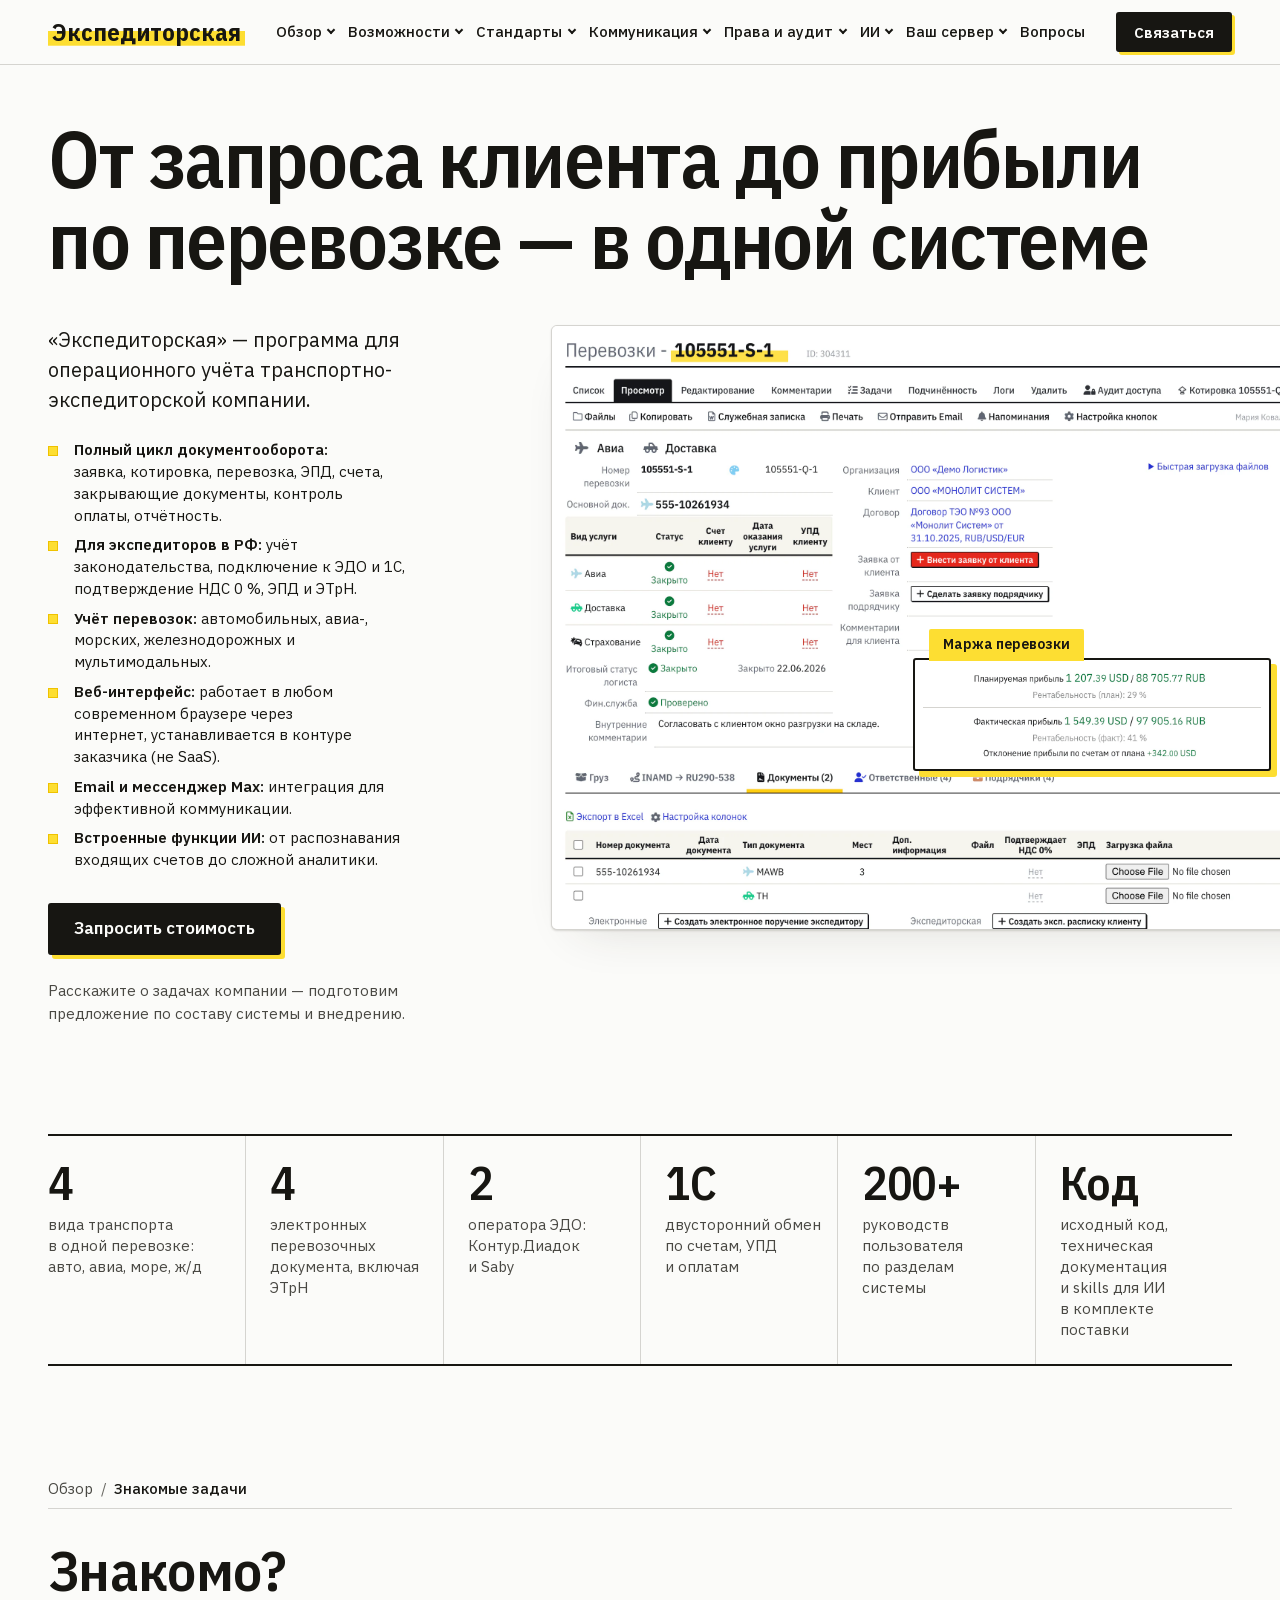
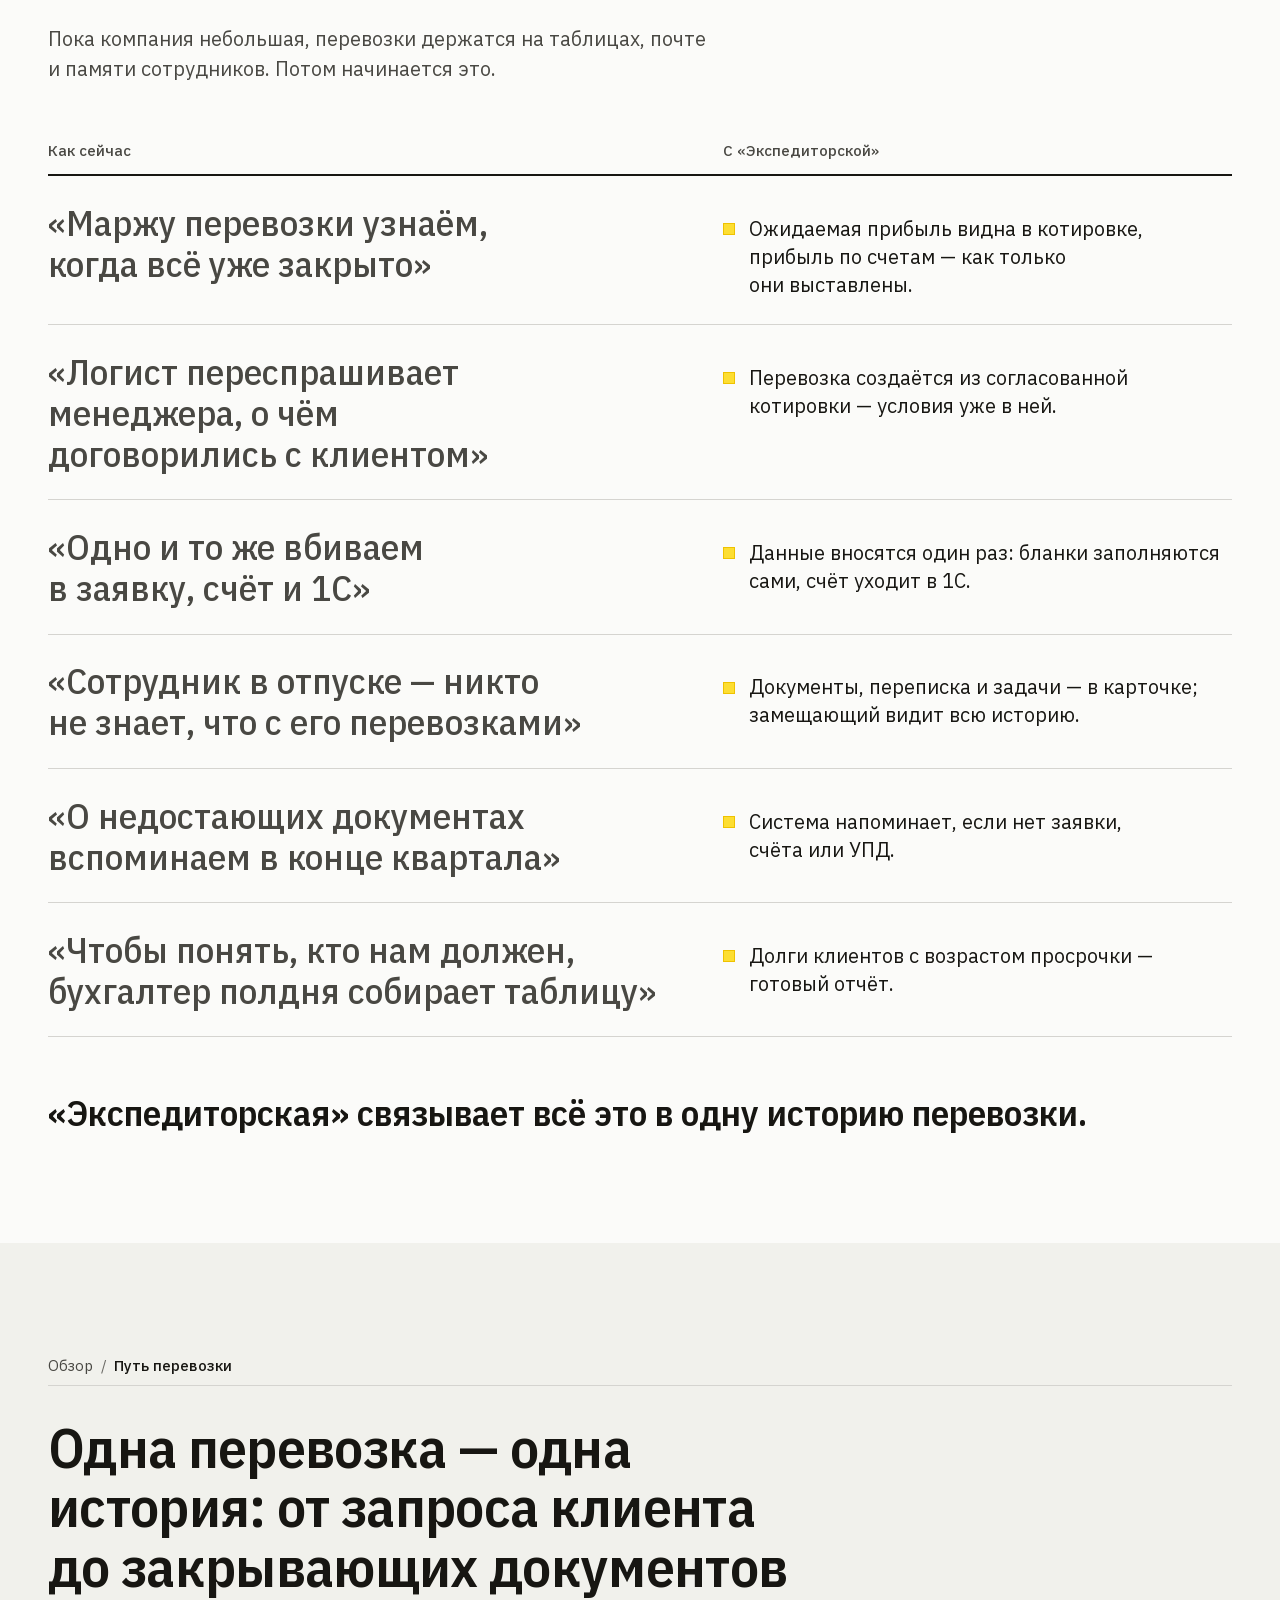
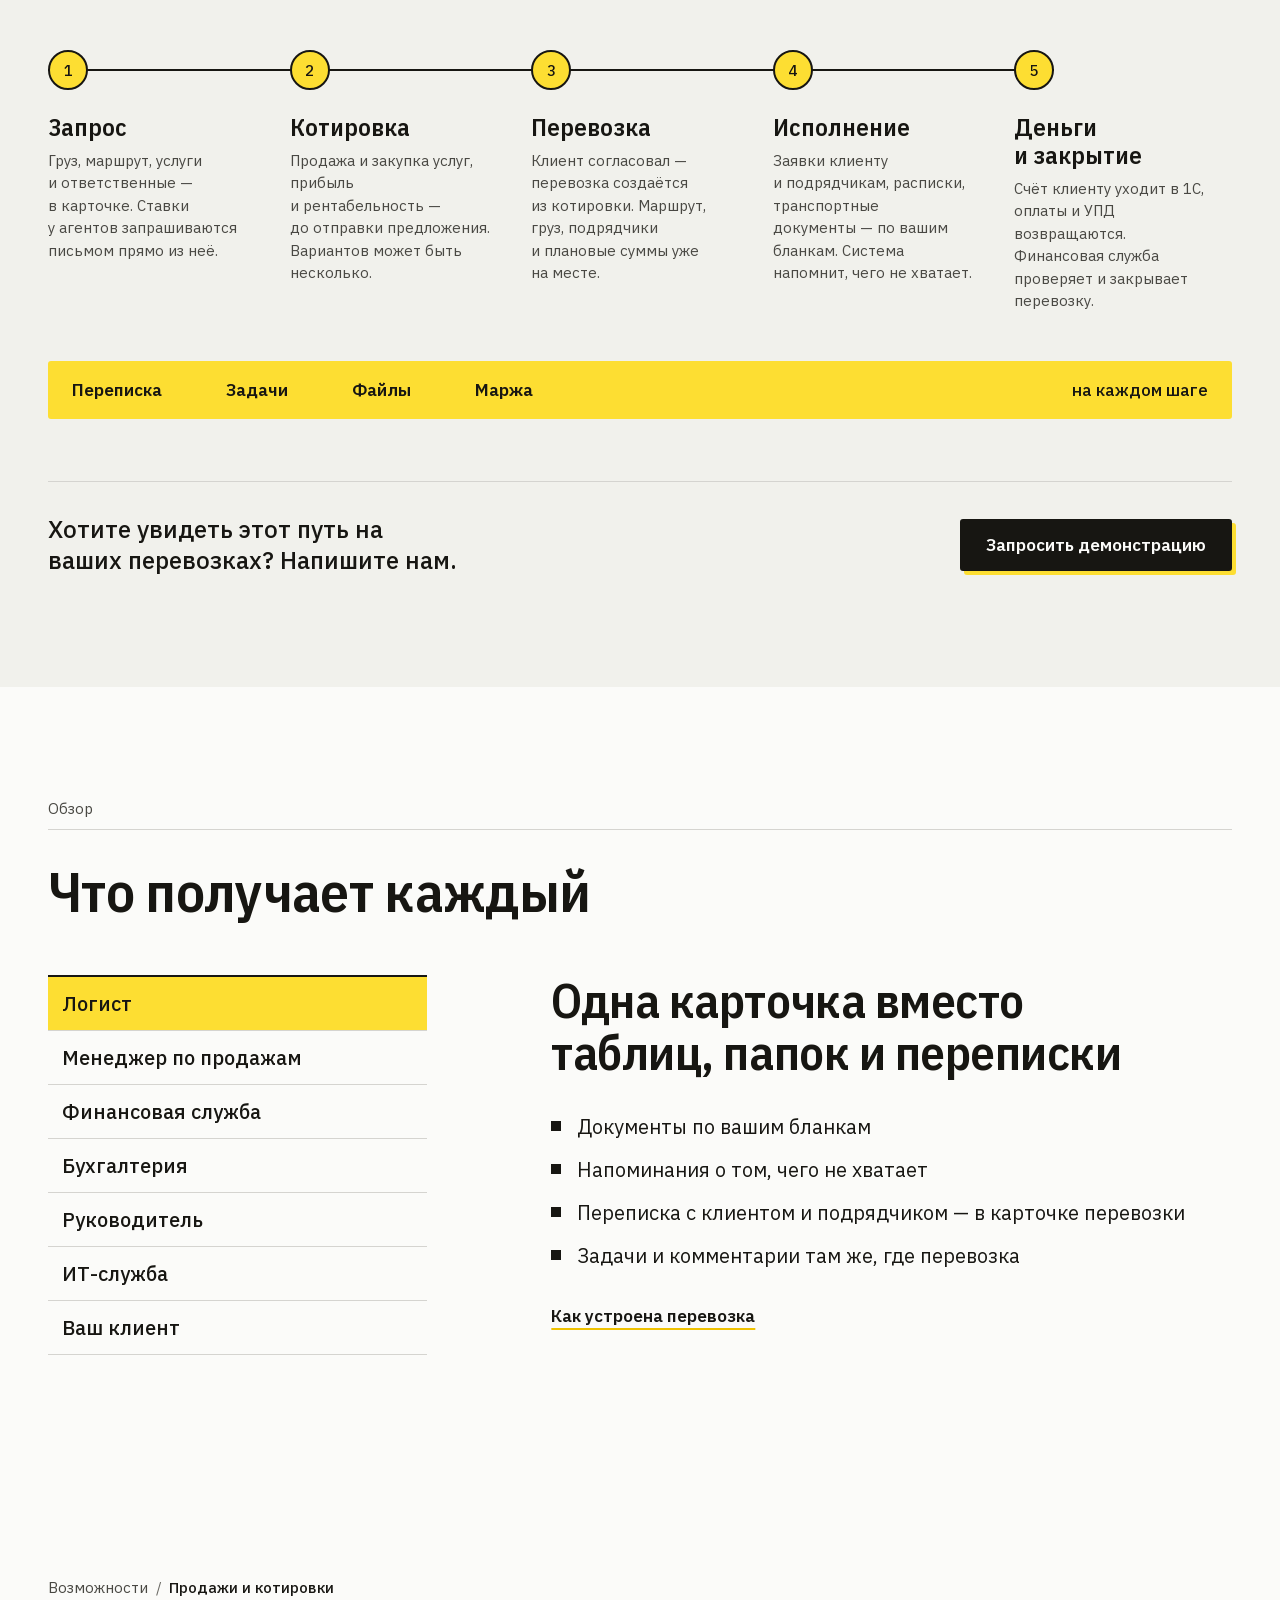
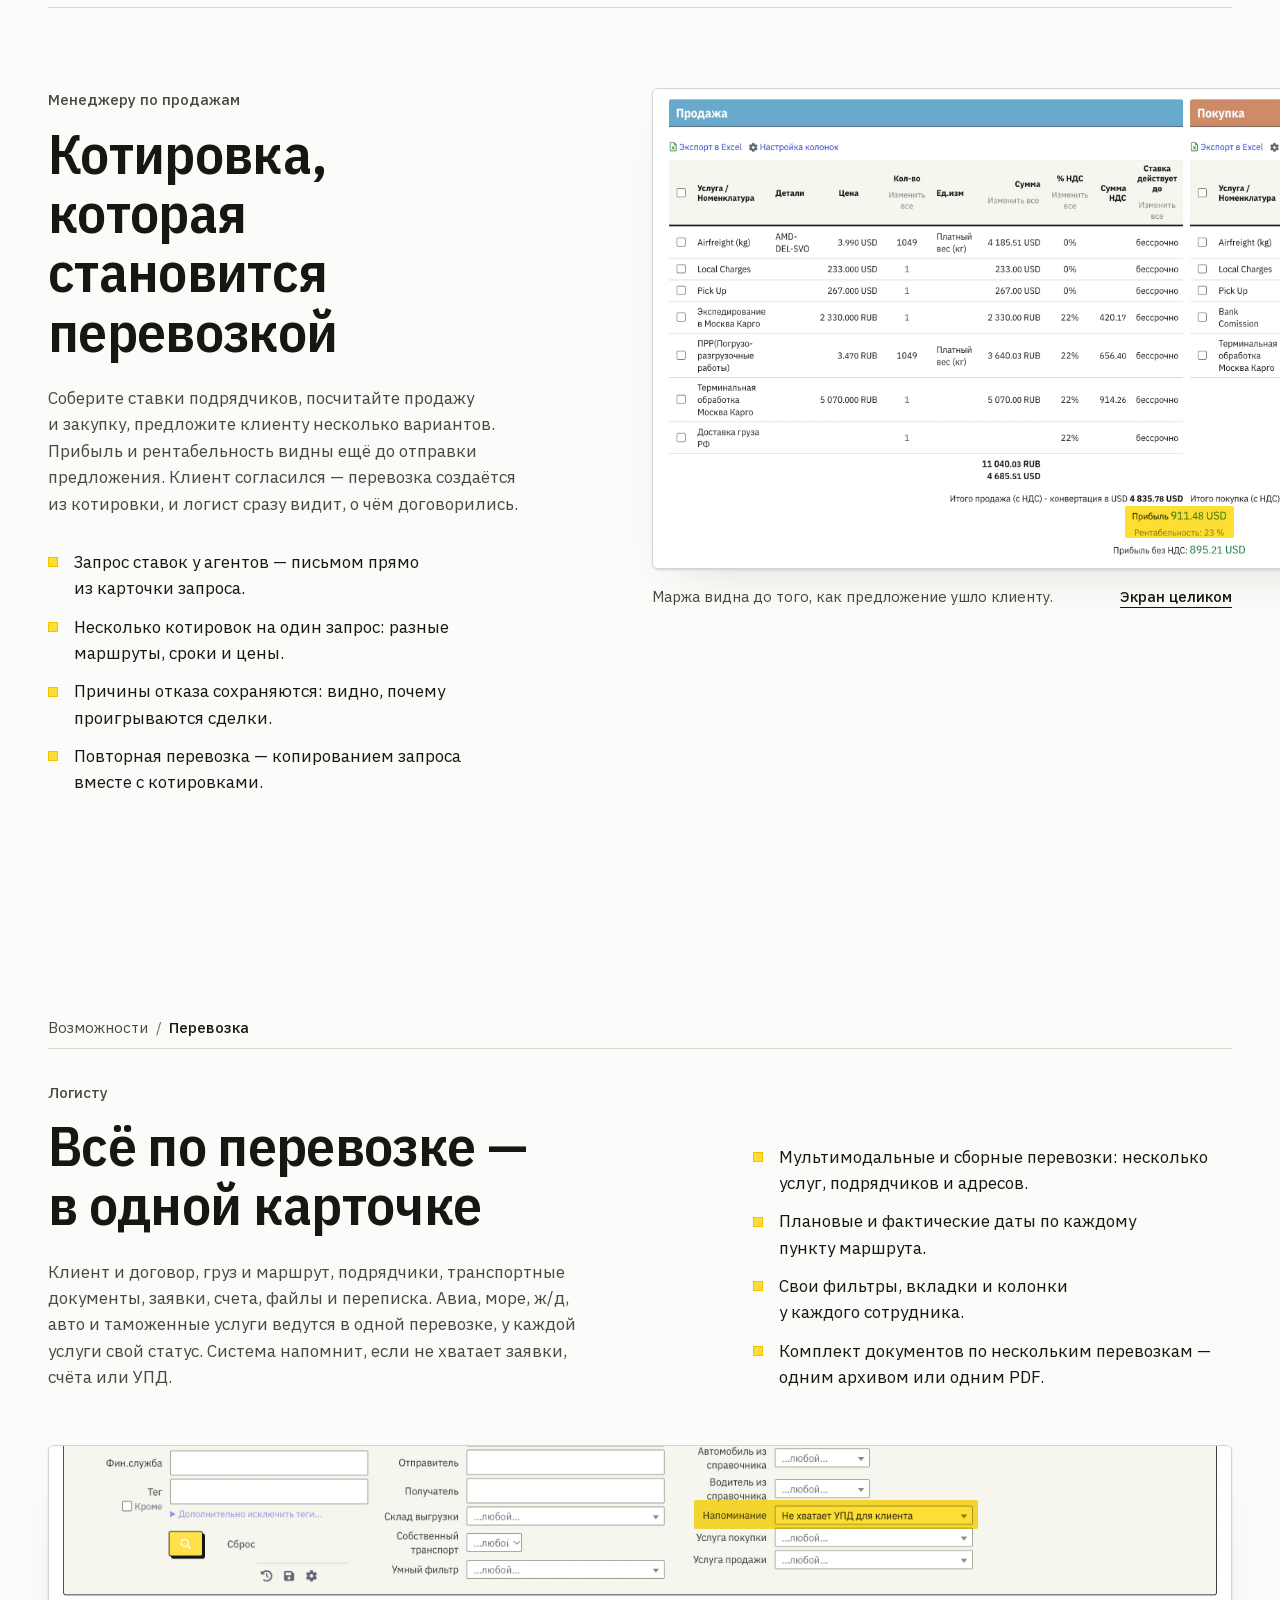
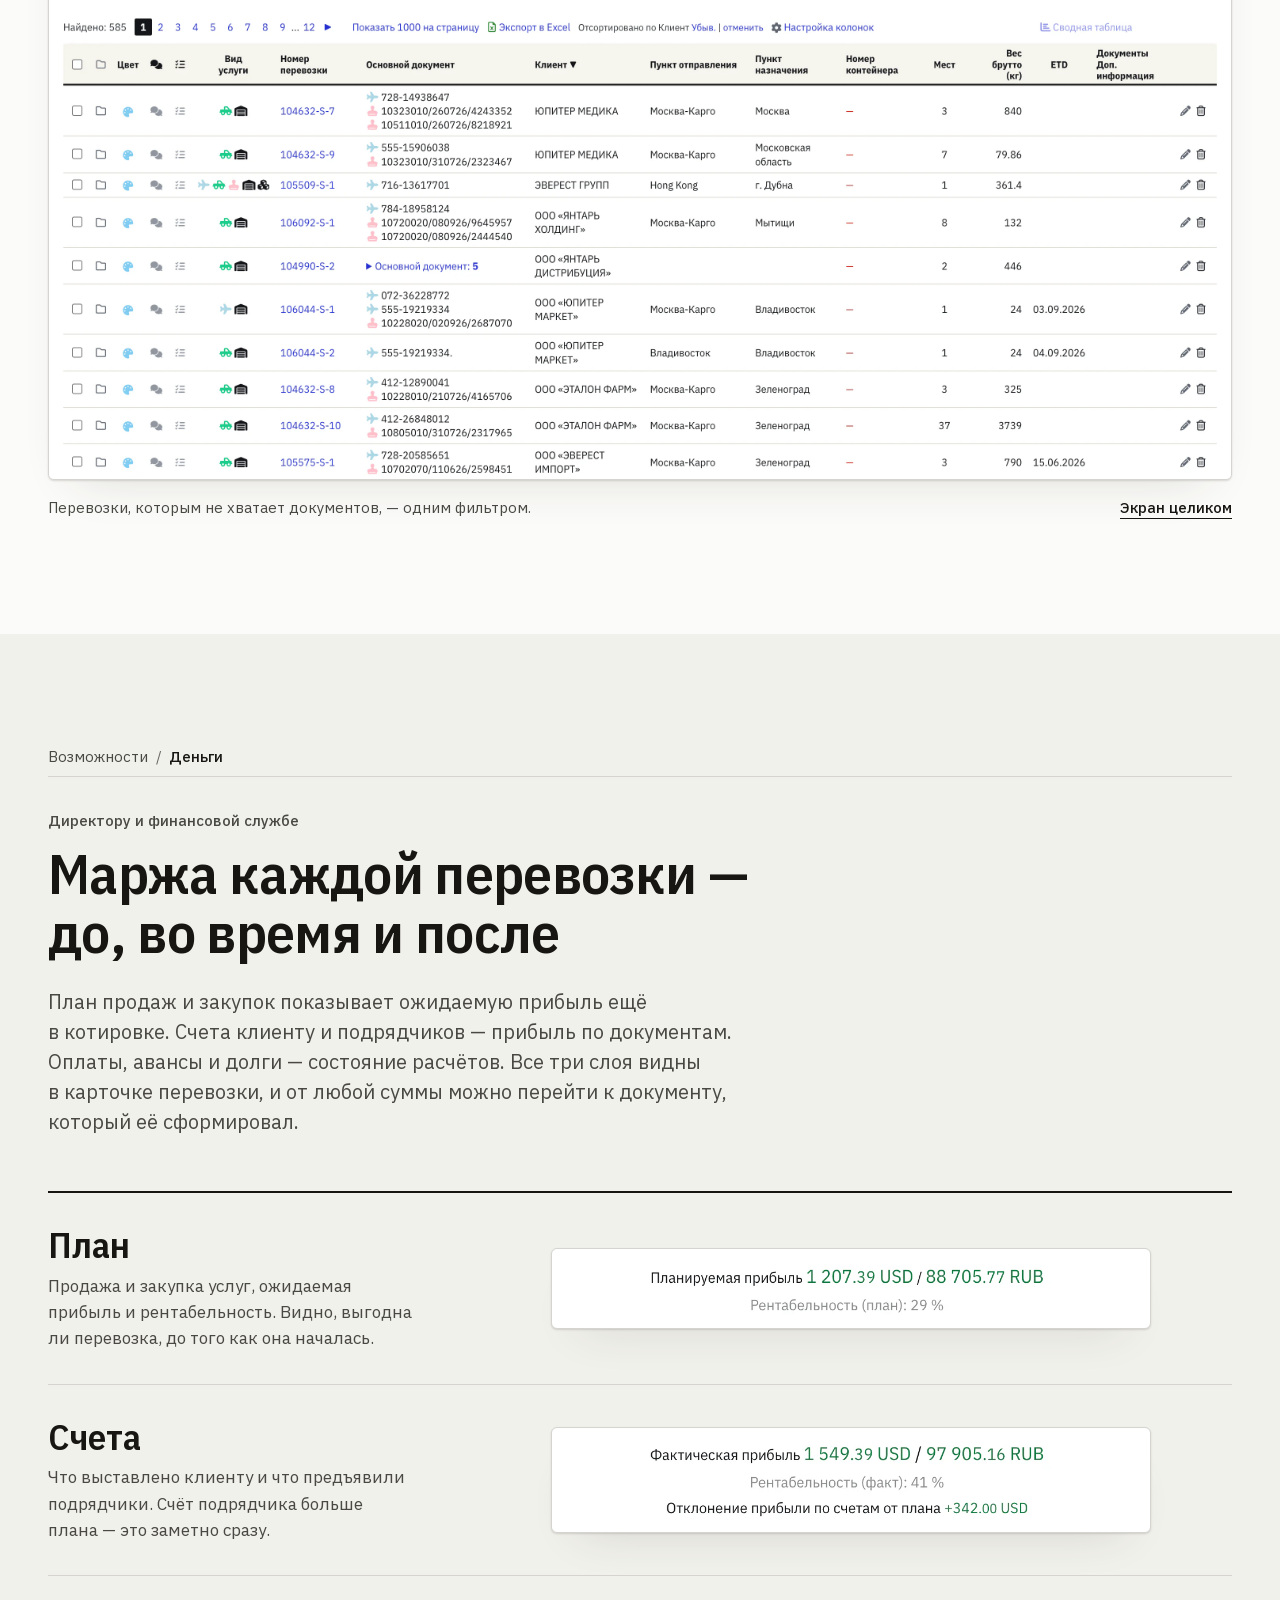
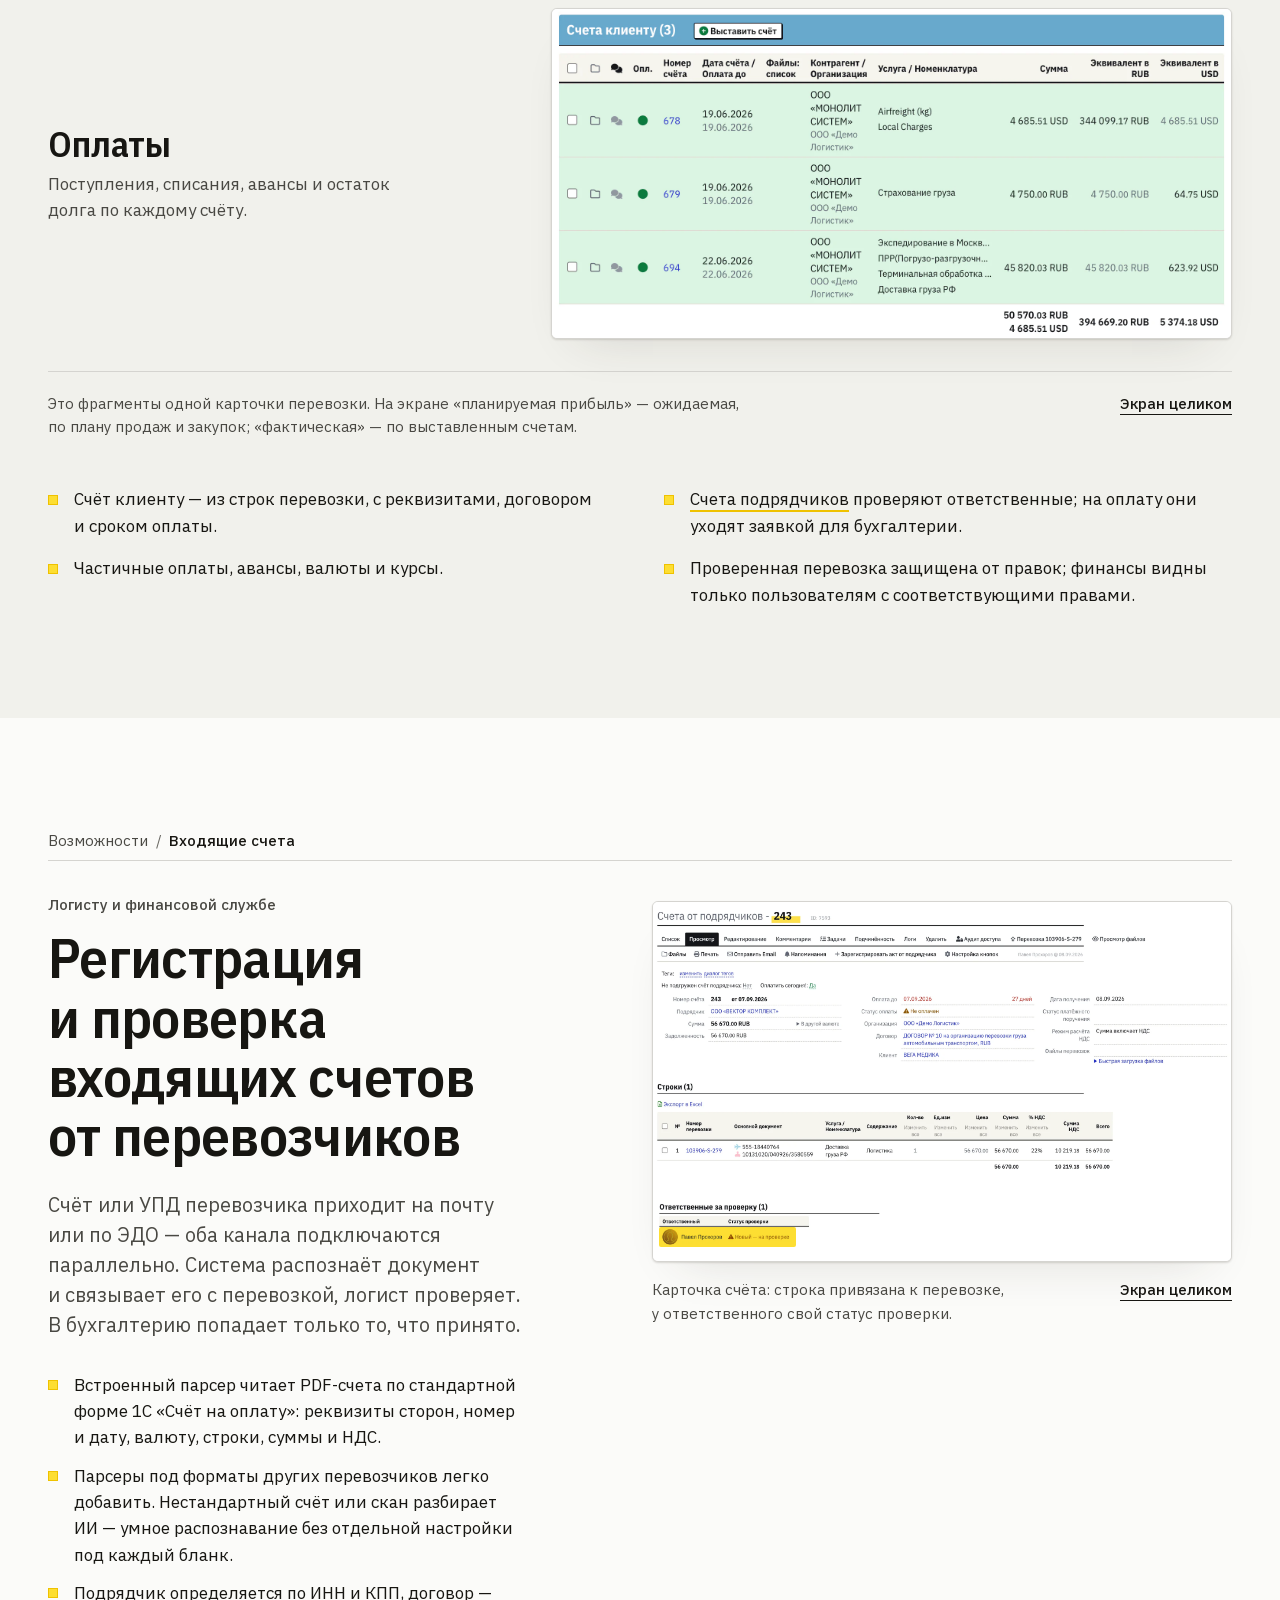
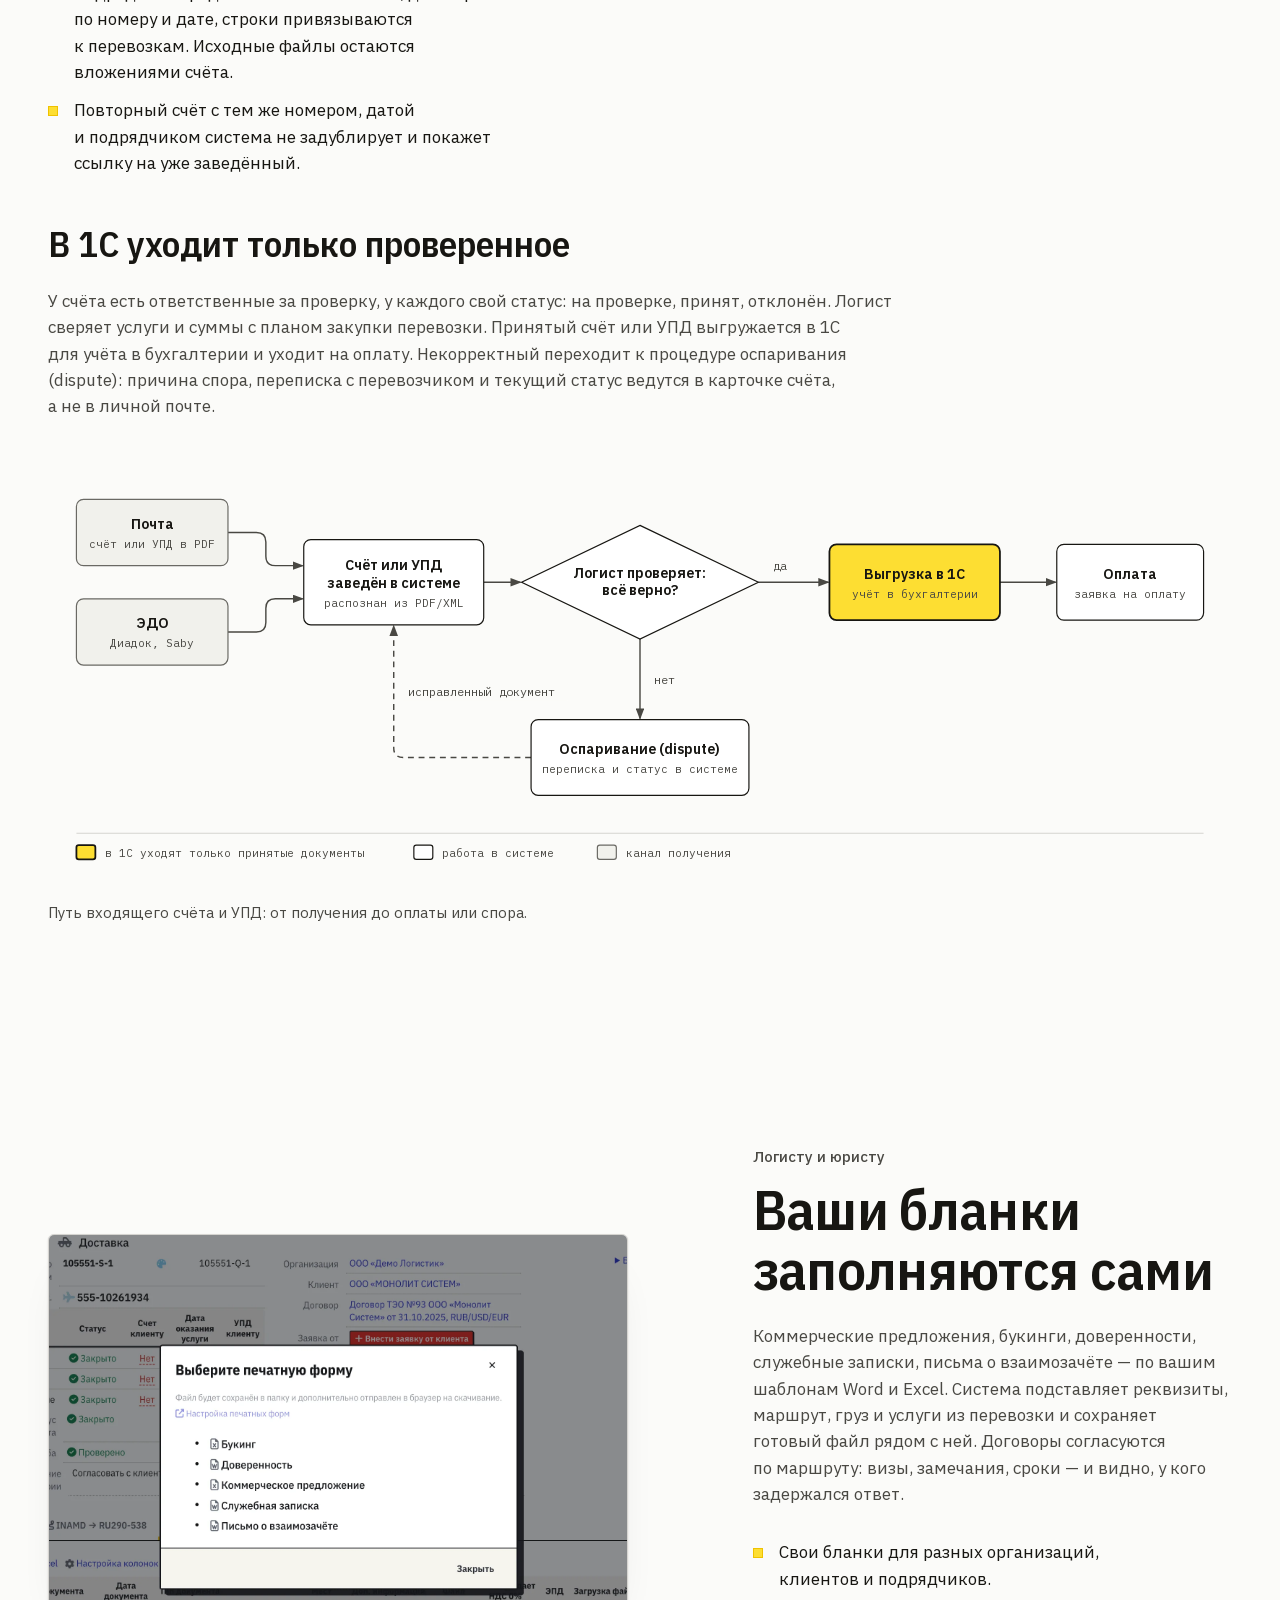
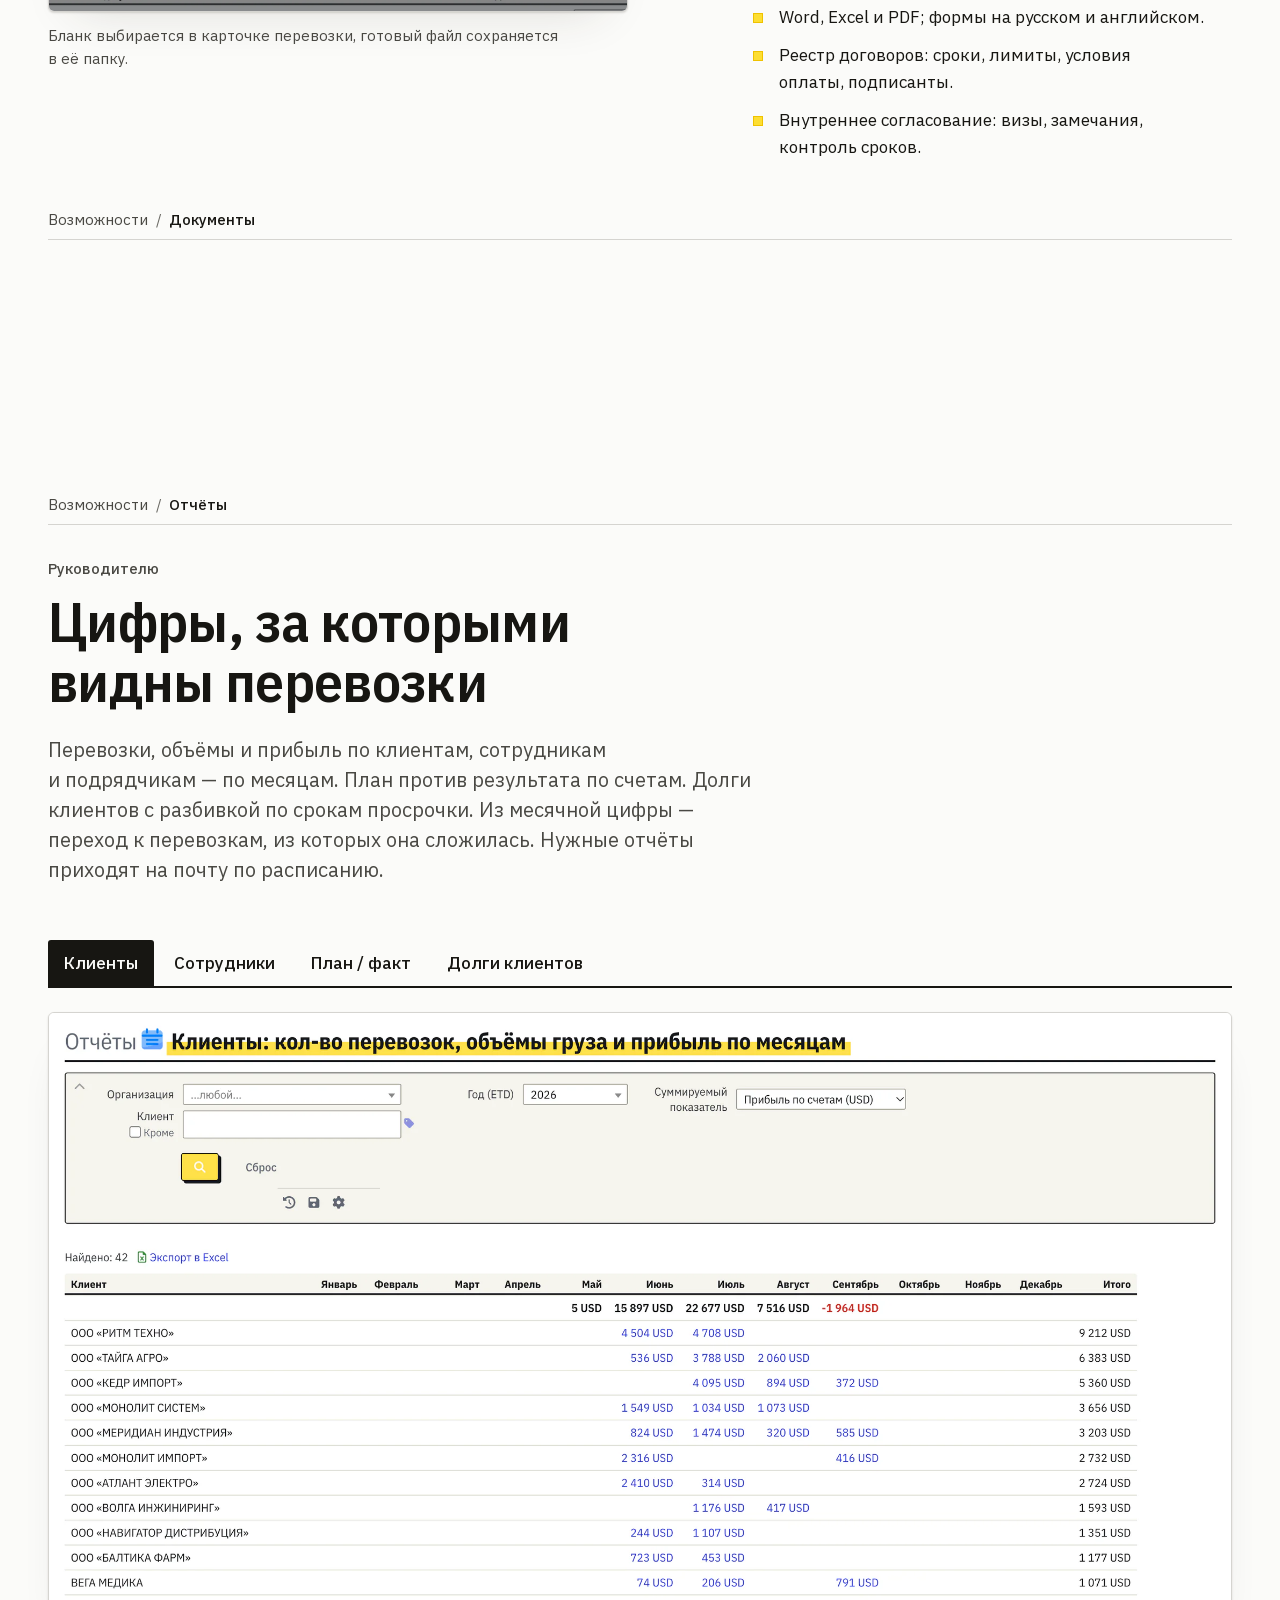
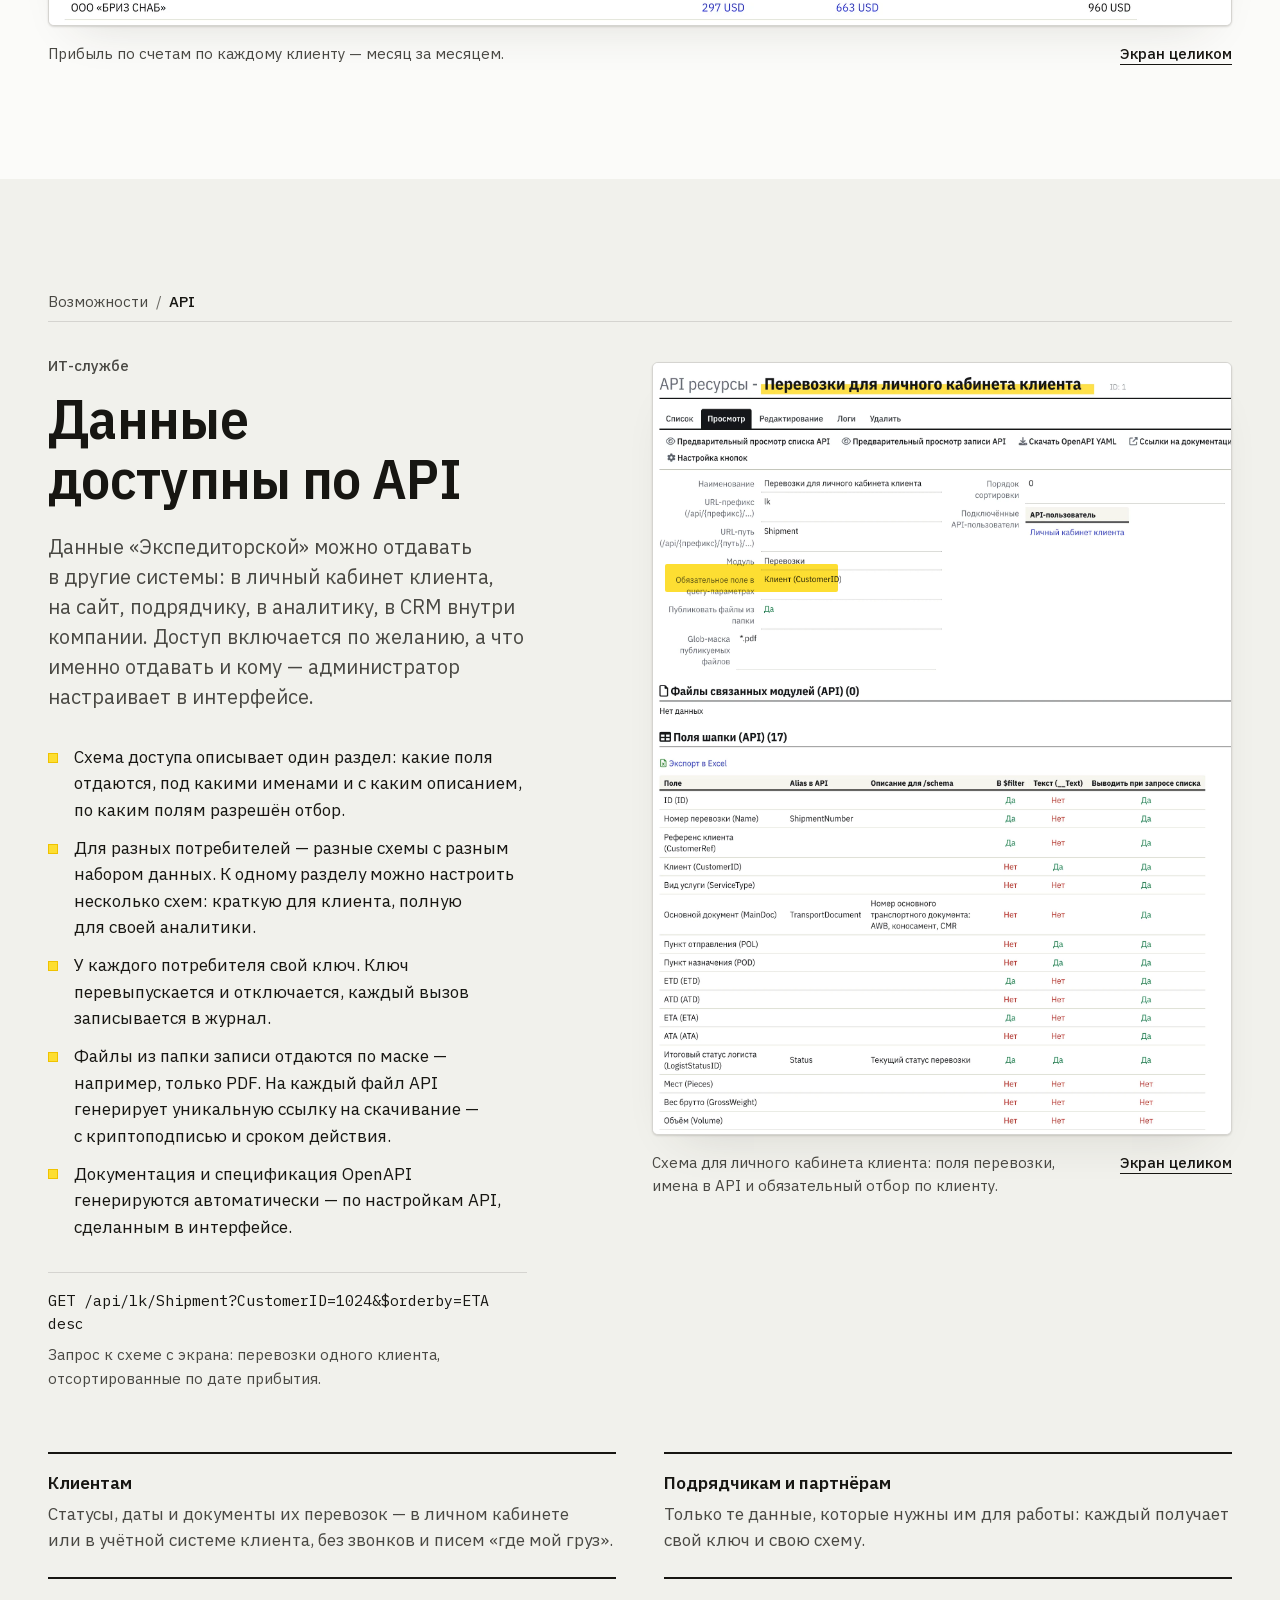
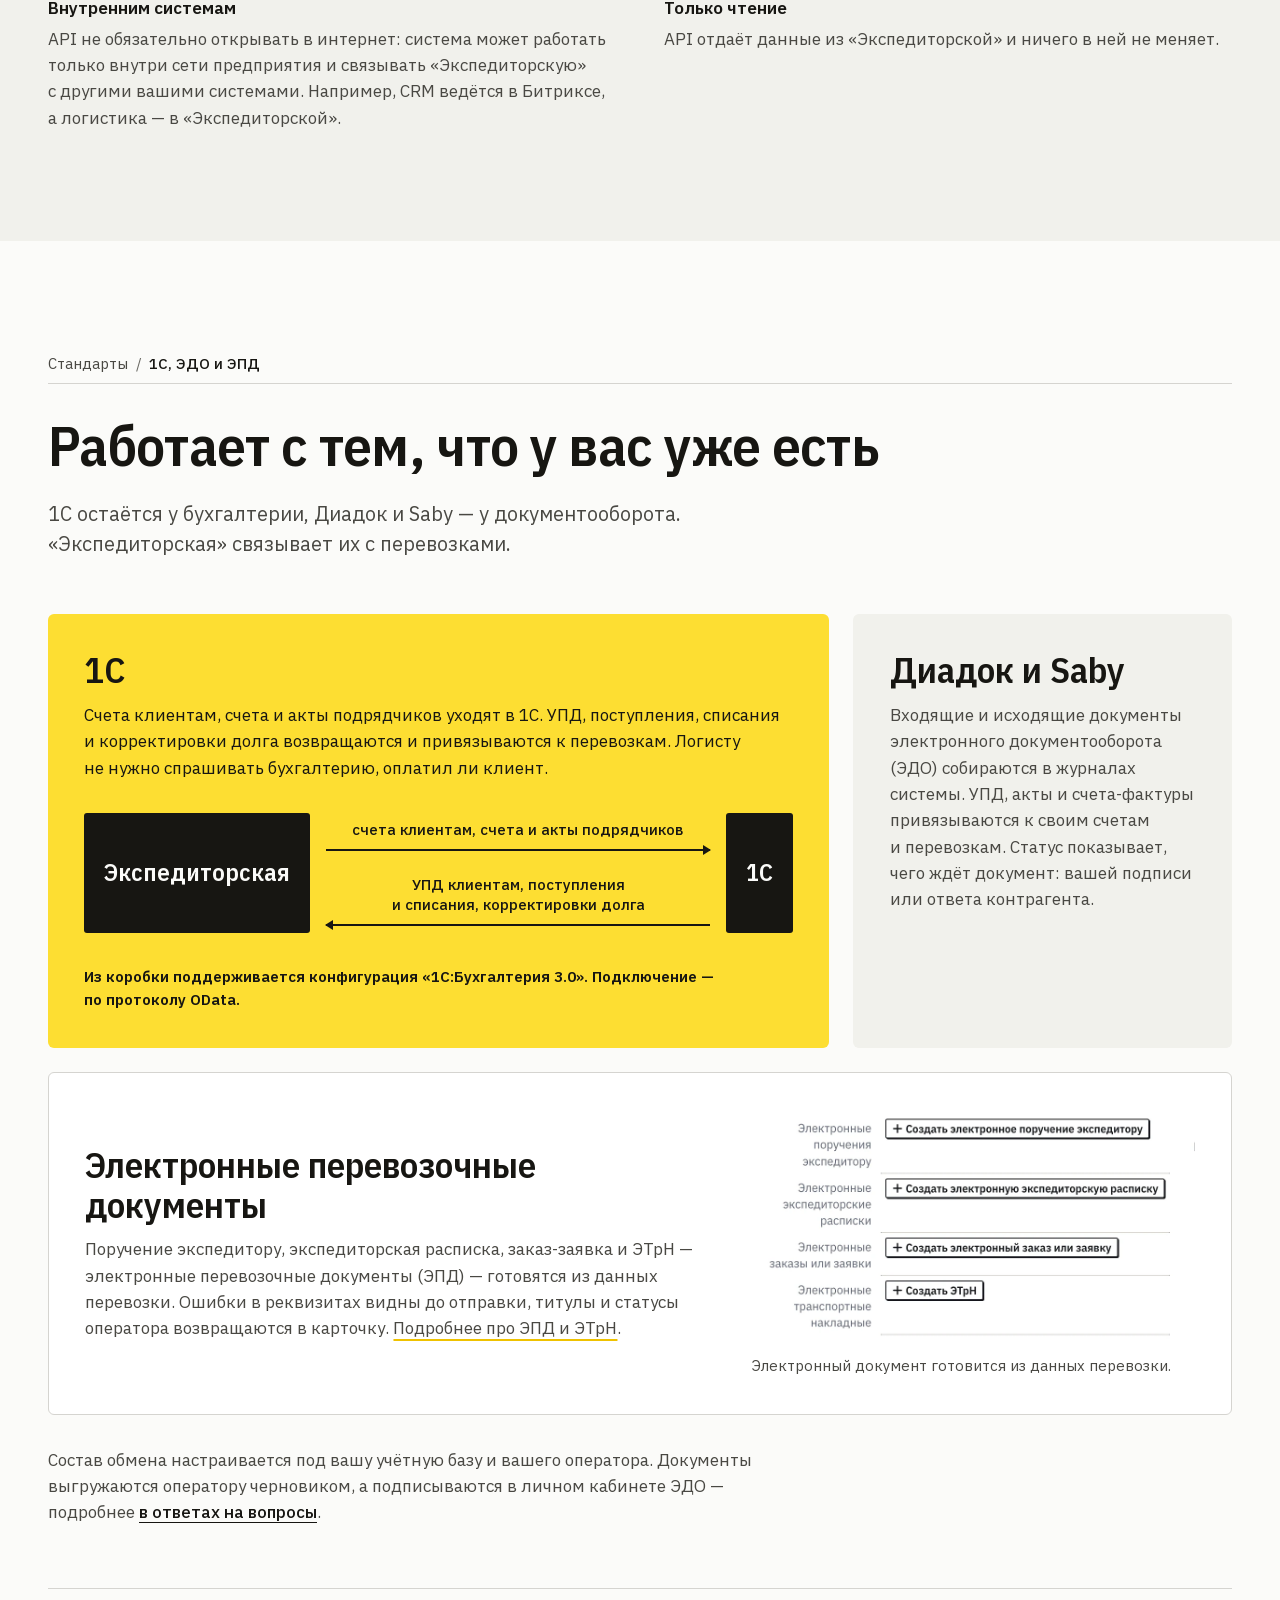
==== commit dad88257: "update" ====
--- a/public/index.html
+++ b/public/index.html
@@ -94,7 +94,7 @@
         <a class="site-nav__link" href="#faq">Вопросы</a>
       </nav>
 
-      <a class="btn btn--primary btn--compact site-header__cta" href="#request">Запросить стоимость</a>
+      <a class="btn btn--primary btn--compact site-header__cta" href="#request">Связаться</a>
       <button class="menu-toggle" type="button" aria-expanded="false" aria-controls="site-nav">
         <span class="menu-toggle__bars" aria-hidden="true"></span>
         <span class="visually-hidden">Меню</span>
@@ -110,10 +110,17 @@
         <h1 class="hero__title" id="hero-title">От запроса клиента до прибыли по перевозке — в одной системе</h1>
 
         <div class="hero__copy">
-          <p class="hero__lead">Котировки, перевозки, подрядчики, документы, счета и оплаты связаны между собой. Данные вносятся один раз, а маржа каждой перевозки видна на любом этапе.</p>
+          <p class="hero__lead">«Экспедиторская» — программа для операционного учёта транспортно-экспедиторской компании.</p>
+          <ul class="ticks hero__points">
+            <li><b>Полный цикл документооборота:</b> заявка, котировка, перевозка, ЭПД, счета, закрывающие документы, контроль оплаты, отчётность.</li>
+            <li><b>Для экспедиторов в РФ:</b> учёт законодательства, подключение к ЭДО и 1С, подтверждение НДС 0 %, ЭПД и ЭТрН.</li>
+            <li><b>Учёт перевозок:</b> автомобильных, авиа-, морских, железнодорожных и мультимодальных.</li>
+            <li><b>Веб-интерфейс:</b> работает в любом современном браузере через интернет, устанавливается в контуре заказчика (не SaaS).</li>
+            <li><b>Email и мессенджер Max:</b> интеграция для эффективной коммуникации.</li>
+            <li><b>Встроенные функции ИИ:</b> от распознавания входящих счетов до сложной аналитики.</li>
+          </ul>
           <div class="hero__actions">
             <a class="btn btn--primary" href="#request">Запросить стоимость</a>
-            <a class="link-quiet" href="#request">Посмотреть демонстрацию</a>
           </div>
           <p class="hero__note">Расскажите о задачах компании — подготовим предложение по составу системы и внедрению.</p>
         </div>
@@ -145,9 +152,9 @@
           <li class="facts__item"><strong class="facts__figure">4</strong><span class="facts__text">вида транспорта в одной перевозке: авто, авиа, море, ж/д</span></li>
           <li class="facts__item"><strong class="facts__figure">4</strong><span class="facts__text">электронных перевозочных документа, включая ЭТрН</span></li>
           <li class="facts__item"><strong class="facts__figure">2</strong><span class="facts__text">оператора ЭДО: Контур.Диадок и Saby</span></li>
-          <li class="facts__item"><strong class="facts__figure">1С</strong><span class="facts__text">счета и акты — туда, УПД и оплаты — обратно</span></li>
+          <li class="facts__item"><strong class="facts__figure">1С</strong><span class="facts__text">двусторонний обмен по счетам, УПД и оплатам</span></li>
           <li class="facts__item"><strong class="facts__figure">200+</strong><span class="facts__text">руководств пользователя по разделам системы</span></li>
-          <li class="facts__item"><strong class="facts__figure">Код</strong><span class="facts__text">исходный код передаётся вам</span></li>
+          <li class="facts__item"><strong class="facts__figure">Код</strong><span class="facts__text">исходный код, техническая документация и skills для ИИ в комплекте поставки</span></li>
         </ul>
       </div>
     </section>
@@ -243,8 +250,8 @@
         </div>
 
         <div class="cta-row">
-          <p class="cta-row__text">Хотите увидеть этот путь на ваших перевозках? Напишите нам.</p>
-          <a class="btn btn--primary" href="#request">Запросить стоимость</a>
+          <p class="cta-row__text">Хотите увидеть этот путь на ваших перевозках? Напишите нам.</p>
+          <a class="btn btn--primary" href="#request">Запросить демонстрацию</a>
         </div>
       </div>
     </section>
@@ -317,8 +324,9 @@
               <a class="link-more" href="#control">Какие есть отчёты</a>
             </div>
             <div class="roles__panel" role="tabpanel" id="role-panel-6" aria-labelledby="role-tab-6" hidden>
-              <p class="roles__phrase">Свой сервер, исходный код, открытый стек</p>
+              <p class="roles__phrase">Ваш сервер, исходный код, открытый стек</p>
               <ul class="roles__points">
+                <li>Без vendor lock-in: система не привязана к разработчику</li>
                 <li>Права до отдельного разрешения и аудит доступа</li>
                 <li>Двухфакторный вход</li>
                 <li>API и MCP для ваших систем и ИИ</li>
@@ -447,7 +455,7 @@
             <li>Счёт клиенту — из строк перевозки, с реквизитами, договором и сроком оплаты.</li>
             <li><a class="ticks__link" href="#vinvoice">Счета подрядчиков</a> проверяют ответственные; на оплату они уходят заявкой для бухгалтерии.</li>
             <li>Частичные оплаты, авансы, валюты и курсы.</li>
-            <li>Проверенная перевозка защищена от правок; финансы видны только по отдельному праву.</li>
+            <li>Проверенная перевозка защищена от правок; финансы видны только пользователям с соответствующими правами.</li>
           </ul>
         </div>
       </section>
@@ -465,7 +473,7 @@
                 <li>Встроенный парсер читает PDF-счета по стандартной форме 1С «Счёт на оплату»: реквизиты сторон, номер и дату, валюту, строки, суммы и НДС.</li>
                 <li>Парсеры под форматы других перевозчиков легко добавить. Нестандартный счёт или скан разбирает ИИ — умное распознавание без отдельной настройки под каждый бланк.</li>
                 <li>Подрядчик определяется по ИНН и КПП, договор — по номеру и дате, строки привязываются к перевозкам. Исходные файлы остаются вложениями счёта.</li>
-                <li>Повторный счёт с тем же номером, датой и подрядчиком система не сохранит и покажет ссылку на уже заведённый.</li>
+                <li>Повторный счёт с тем же номером, датой и подрядчиком система не задублирует и покажет ссылку на уже заведённый.</li>
               </ul>
             </div>
 
@@ -660,7 +668,7 @@
           <ul class="rules rules--two">
             <li><b>Клиентам</b>Статусы, даты и документы их перевозок — в личном кабинете или в учётной системе клиента, без звонков и писем «где мой груз».</li>
             <li><b>Подрядчикам и партнёрам</b>Только те данные, которые нужны им для работы: каждый получает свой ключ и свою схему.</li>
-            <li><b>Внутренним системам</b>API не обязательно открывать в интернет: он может работать только внутри сети предприятия и связывать «Экспедиторскую» с другими вашими системами. Например, CRM ведётся в Битриксе, а логистика — в «Экспедиторской».</li>
+            <li><b>Внутренним системам</b>API не обязательно открывать в интернет: система может работать только внутри сети предприятия и связывать «Экспедиторскую» с другими вашими системами. Например, CRM ведётся в Битриксе, а логистика — в «Экспедиторской».</li>
             <li><b>Только чтение</b>API отдаёт данные из «Экспедиторской» и ничего в ней не меняет.</li>
           </ul>
         </div>
@@ -711,8 +719,8 @@
         <p class="integrations__note">Состав обмена настраивается под вашу учётную базу и вашего оператора. Документы выгружаются оператору черновиком, а подписываются в личном кабинете ЭДО — подробнее <a href="#faq-edo">в ответах на вопросы</a>.</p>
 
         <div class="cta-row">
-          <p class="cta-row__text">Уточним, как подключить вашу 1С и вашего оператора ЭДО.</p>
-          <a class="btn btn--primary" href="#request">Запросить стоимость</a>
+          <p class="cta-row__text">Уточним, как подключить вашу 1С и вашего оператора ЭДО.</p>
+          <a class="btn btn--primary" href="#request">Обсудить интеграцию</a>
         </div>
       </div>
     </section>
@@ -725,7 +733,7 @@
           <div class="pair__main">
             <p class="for-role">Финансовой службе и бухгалтерии</p>
             <h2 class="section__title" id="vat-title">НДС 0 %: реестры собираются из перевозок, а не из папок</h2>
-            <p class="section__lead">Нулевую ставку НДС по международным перевозкам подтверждают электронными реестрами сведений из транспортных и товаросопроводительных документов — своим для каждого вида транспорта. В «Экспедиторской» все четыре реестра наполняются из документов перевозки и связываются с УПД клиенту. На выходе — готовый XML для загрузки в «1С:Бухгалтерию».</p>
+            <p class="section__lead">Нулевую ставку НДС по международным перевозкам подтверждают электронными реестрами сведений из транспортных документов — своим для каждого вида транспорта. В «Экспедиторской» все четыре реестра наполняются из документов перевозки и связываются с УПД клиенту. На выходе — готовый XML для загрузки в «1С:Бухгалтерию».</p>
           </div>
 
           <div class="pair__side">
@@ -791,7 +799,7 @@
               <li>Из принятой заявки одной кнопкой создаётся ЭТрН: стороны, груз и транспорт уже заполнены.</li>
               <li>Документ контрагента можно загрузить из его XML — карточка заполнится сама.</li>
               <li>Водители, автомобили и прицепы из ответа перевозчика попадают в справочники.</li>
-              <li>Готовый XML можно скачать или отправить клиенту письмом прямо из карточки.</li>
+              <li>Готовый XML можно скачать или отправить напрямую в ЭДО.</li>
               <li>По ЭТрН в карточку возвращаются титулы погрузки и разгрузки и статус ГИС ЭПД; аннулирование тоже отслеживается.</li>
             </ul>
           </div>
@@ -805,7 +813,7 @@
             <li><span class="tts__point">Подпись</span><span class="tts__text">в личном кабинете оператора ЭДО</span></li>
             <li><span class="tts__point">Статус в карточке</span><span class="tts__text">подписи, ответные титулы и файлы возвращаются сами</span></li>
           </ol>
-          <figcaption>Состояние документов система забирает у операторов сама — фоновой синхронизацией каждые десять минут в рабочее время.</figcaption>
+          <figcaption>Состояние документов система забирает у операторов сама — фоновой синхронизацией каждые десять минут.</figcaption>
         </figure>
       </div>
     </section>
@@ -867,7 +875,7 @@
             <div><dt><a href="#mail">Почта в карточке</a></dt><dd>Цепочки писем, вложения, контроль писем без ответа.</dd></div>
             <div><dt>Типовые письма</dt><dd>Шаблоны, в которые данные, адресаты и файлы подставляются сами.</dd></div>
             <div><dt><a href="#tasks">Задачи</a></dt><dd>Подзадачи, делегирование и календарь.</dd></div>
-            <div><dt>Уведомления</dt><dd>Об изменениях — по Email, в Telegram и Max.</dd></div>
+            <div><dt>Уведомления</dt><dd>Об изменениях — по Email и в Max.</dd></div>
             <div><dt>Отпуска и замещения</dt><dd>График по сотрудникам и клиентам.</dd></div>
             <div><dt><a href="#ai">ИИ-помощник</a></dt><dd>Черновики ответов на письма, вопросы по данным, аналитика.</dd></div>
           </dl>
@@ -961,12 +969,12 @@
         <p class="runhead"><span class="runhead__group">Коммуникация</span><span class="runhead__item">Задачи</span></p>
         <div class="feature__copy">
           <h2 class="section__title" id="tasks-title">Задача ставится там, где возникла: в перевозке, счёте или договоре</h2>
-          <p class="feature__text">Задачи встроены в разделы системы. Откройте карточку, нажмите «Задачи» — и запись уже привязана: остаётся указать исполнителя, срок и наблюдателей. Обсуждение идёт в комментариях к задаче, а не в личной переписке. Исполнитель видит свои задачи и просрочки, руководитель — что по перевозке ещё не сделано и кто за это отвечает.</p>
+          <p class="feature__text">Задачное управление встроено во все разделы программы. Откройте карточку перевозки, счёта, договора или любую другую, нажмите «Задачи» → «Поставить новую задачу», опишите, что нужно сделать, и укажите исполнителя, срок и наблюдателей. Обсуждение идёт в комментариях к задаче, а не в личной переписке. Исполнитель видит свои задачи и просрочки, руководитель — что по перевозке ещё не сделано и кто за это отвечает.</p>
           <ul class="ticks">
             <li>Одна задача — несколько связанных записей: у каждой свой исполнитель и статус, в списке — счётчик «завершено/всего».</li>
             <li>Подзадачи, делегирование и календарь задач.</li>
             <li>Шаблоны по типам задач: статус, участники и текст подставляются сами.</li>
-            <li>Уведомления о новых задачах и смене статуса — по Email, в Telegram и Max.</li>
+            <li>Уведомления о новых задачах и смене статуса — по Email и в Max.</li>
             <li>Исполнителем можно назначить ИИ-агента: <a class="ticks__link" href="#ai">он ответит комментарием к задаче</a>.</li>
           </ul>
         </div>
@@ -1016,7 +1024,7 @@
 <rect class="dg-node dg-node--system" x="284" y="158" width="112" height="64" rx="6"/>
 <text class="dg-name" x="340.0" y="179.5" text-anchor="middle">Уведомляет</text>
 <text class="dg-name" x="340.0" y="194.5" text-anchor="middle">участников</text>
-<text class="dg-sub" x="340.0" y="210.5" text-anchor="middle">Email, Telegram</text>
+<text class="dg-sub" x="340.0" y="210.5" text-anchor="middle">Email, Max</text>
 <rect class="dg-mask" x="428" y="258" width="112" height="64" rx="6"/>
 <rect class="dg-node dg-node--step" x="428" y="258" width="112" height="64" rx="6"/>
 <text class="dg-name" x="484.0" y="287.0" text-anchor="middle">Берёт в работу</text>
@@ -1346,7 +1354,7 @@
           <p class="cases__cols" aria-hidden="true"><span>Вопрос</span><span>Что даёт система</span></p>
           <ul class="cases__list">
             <li><b><span class="cases__who">Руководитель</span>Чем отдел был занят на этой неделе?</b><span>Недельные сводки подчинённых: время по разделам, главные записи, незавершённое. При подключённом ИИ сводка приходит связным текстом.</span></li>
-            <li><b><span class="cases__who">Руководитель</span>Где команда теряет время?</b><span>Повторяющиеся поиски, одна и та же правка в десятках записей, брошенные формы. Из такого сигнала сразу создаётся задача на улучшение.</span></li>
+            <li><b><span class="cases__who">Руководитель</span>Где команда теряет время?</b><span>Повторяющиеся поиски, одна и та же правка в десятках записей, брошенные формы.</span></li>
             <li><b><span class="cases__who">Сотрудник перед отпуском</span>Как передать дела?</b><span>Отчёт для замещающего: над чем шла работа и что осталось открытым.</span></li>
             <li><b><span class="cases__who">Сотрудник</span>Что я делал в понедельник и когда открывал эту перевозку?</b><span>Своя история действий с поиском и отчёт о работе за день или неделю.</span></li>
             <li><b><span class="cases__who">Любой пользователь</span>Как не повторять одно и то же каждый день?</b><span>Система замечает рутину и предлагает готовое решение: сохранённый фильтр, счётчик в меню, отчёт на почту по расписанию.</span></li>
@@ -1458,7 +1466,7 @@
         <p class="runhead"><span class="runhead__group">ИИ</span><span class="runhead__item">Экспедиторский Вайб</span></p>
         <header class="section__head">
           <h2 class="section__title" id="vibe-title">«Экспедиторский Вайб»: доработки делают ваши сотрудники, а не программисты</h2>
-          <p class="section__lead">По желанию вместе с системой устанавливаем вайб-код платформу на базе открытого T3 Code. Сотрудник описывает задачу обычными словами, а ИИ вносит изменение в систему: новое поле, отчёт, фильтр, правило уведомлений или доступа. Навыки программирования не нужны.</p>
+          <p class="section__lead">По желанию вместе с системой устанавливаем вайб-код платформу на базе открытого <a href="https://github.com/pingdotgg/t3code" target="_blank" rel="noopener">T3 Code</a>. Сотрудник описывает задачу обычными словами, а ИИ вносит изменение в систему: новое поле, отчёт, фильтр, правило уведомлений или доступа. Навыки программирования не нужны.</p>
         </header>
 
         <div class="asks">
@@ -1544,7 +1552,7 @@
 
         <ul class="rules">
           <li><b>Отдельный слой доработок</b>Изменения сохраняются в специальном слое проекта, отдельно от ядра. Поэтому ядро системы можно обновлять с выходом новых версий.</li>
-          <li><b>Открытая основа</b>T3 Code — открытое приложение для работы с ИИ-агентами программирования.</li>
+          <li><b>Открытая основа</b><a href="https://github.com/pingdotgg/t3code" target="_blank" rel="noopener">T3 Code</a> — открытое приложение для работы с ИИ-агентами программирования.</li>
           <li><b>Ваш поставщик ИИ</b>Платформа подключается к поставщику ИИ-услуг, которого выбираете вы: российскому, например Selectel или Яндекс Облако, либо иностранному, например OpenRouter. Модель выбираете вы, расходы на ИИ оплачиваете поставщику напрямую — исходя из цены и политики конфиденциальности данных в компании.</li>
         </ul>
       </div>
@@ -1566,7 +1574,7 @@
               <div><dt>Ваш сервер, ваши данные</dt><dd>Система разворачивается на вашем сервере: физическом или облачном, который вы сами арендуете у любого облачного провайдера — Яндекс Облако, Selectel, Cloud.ru или другого VPS-хостинга. Данные полностью принадлежат вам, а сервер можно перенести к другому провайдеру.</dd></div>
               <div><dt>Без подписок</dt><dd>Нет абонентской платы и ограничений по количеству: пользователей, перевозок, документов.</dd></div>
               <div><dt>Открытые технологии</dt><dd>Построена на бесплатных open source технологиях: PHP, Laravel, MySQL.</dd></div>
-              <div><dt>Исходный код с документацией</dt><dd>Передаётся полностью, в открытом виде. Дорабатывайте своими силами или наймите любого программиста или подрядчика на рынке.</dd></div>
+              <div><dt>Исходный код с документацией</dt><dd>Передаётся полностью, в открытом виде. Дорабатывайте своими силами или наймите любого программиста или подрядчика на рынке. Техническая документация в формате md и skills для ИИ-агентов прилагаются.</dd></div>
               <div><dt><a href="#vibe">«Экспедиторский Вайб»</a></dt><dd>Доработки делают не технические специалисты, а эксперты и аналитики вашей компании — те, кто точно знает, что нужно бизнесу.</dd></div>
             </dl>
           </div>
@@ -1738,8 +1746,8 @@
         </div>
 
         <div class="cta-row">
-          <p class="cta-row__text">Обсудим установку на ваш сервер и условия передачи кода.</p>
-          <a class="btn btn--primary" href="#request">Запросить стоимость</a>
+          <p class="cta-row__text">Обсудим установку на ваш сервер и условия передачи кода.</p>
+          <a class="btn btn--primary" href="#request">Узнать условия</a>
         </div>
       </div>
     </section>
@@ -1826,7 +1834,7 @@
           </details>
           <details class="faq__item" name="faq">
             <summary>Можно ли подключить нашу 1С?</summary>
-            <div class="faq__answer"><p>Да. Из коробки поддерживается конфигурация «1С:Бухгалтерия 3.0», обмен идёт по протоколу OData: счета и акты уходят в учётную базу, УПД, оплаты и справочники возвращаются. Перед внедрением проверяем вашу конфигурацию и согласуем состав обмена — от версии и доработок базы зависит объём настройки.</p></div>
+            <div class="faq__answer"><p>Да. Из коробки поддерживается конфигурация «1С:Бухгалтерия 3.0», обмен идёт по протоколу OData: счета из «Экспедиторской» в 1С, а УПД и оплаты — обратно из 1С в «Экспедиторскую». Перед внедрением проверяем вашу конфигурацию и согласуем состав обмена — от версии и доработок базы зависит объём настройки.</p></div>
           </details>
           <details class="faq__item" name="faq" id="faq-edo">
             <summary>Что умеет интеграция с Диадоком и Saby?</summary>
@@ -1846,7 +1854,7 @@
           </details>
           <details class="faq__item" name="faq">
             <summary>Какие методики управления задачами поддерживает система?</summary>
-            <div class="faq__answer"><p>Система не навязывает одну методику. Роли в задаче повторяют матрицу <a href="https://ru.wikipedia.org/wiki/%D0%9C%D0%B0%D1%82%D1%80%D0%B8%D1%86%D0%B0_%D1%80%D0%B0%D1%81%D0%BF%D1%80%D0%B5%D0%B4%D0%B5%D0%BB%D0%B5%D0%BD%D0%B8%D1%8F_%D0%BE%D1%82%D0%B2%D0%B5%D1%82%D1%81%D1%82%D0%B2%D0%B5%D0%BD%D0%BD%D0%BE%D1%81%D1%82%D0%B8" target="_blank" rel="noopener">RACI</a>: постановщик отвечает за результат, исполнители делают работу, наблюдатели в курсе. Настраиваемые статусы и разрешённые переходы между ними задают поток работы, как в канбане, — списком и календарём, без доски. Подзадачи и дерево подчинённости дают декомпозицию крупной работы, шаблоны по типам задач — повторяемые регламентные процессы. Связанные записи со своими исполнителями и статусами работают как чек-лист по перевозкам и документам. Руководитель видит задачи подчинённых и просрочки, а сроки контролируются уведомлениями по Email, в Telegram или Max.</p></div>
+            <div class="faq__answer"><p>Система не навязывает одну методику. Роли в задаче повторяют матрицу <a href="https://ru.wikipedia.org/wiki/%D0%9C%D0%B0%D1%82%D1%80%D0%B8%D1%86%D0%B0_%D1%80%D0%B0%D1%81%D0%BF%D1%80%D0%B5%D0%B4%D0%B5%D0%BB%D0%B5%D0%BD%D0%B8%D1%8F_%D0%BE%D1%82%D0%B2%D0%B5%D1%82%D1%81%D1%82%D0%B2%D0%B5%D0%BD%D0%BD%D0%BE%D1%81%D1%82%D0%B8" target="_blank" rel="noopener">RACI</a>: постановщик отвечает за результат, исполнители делают работу, наблюдатели в курсе. Настраиваемые статусы и разрешённые переходы между ними задают поток работы, как в канбане, — списком и календарём, без доски. Подзадачи и дерево подчинённости дают декомпозицию крупной работы, шаблоны по типам задач — повторяемые регламентные процессы. Связанные записи со своими исполнителями и статусами работают как чек-лист по перевозкам и документам. Руководитель видит задачи подчинённых и просрочки, а сроки контролируются уведомлениями по Email или в Max.</p></div>
           </details>
           <details class="faq__item" name="faq">
             <summary>Можно ли сделать так, чтобы менеджер видел только свои перевозки, а прибыль — только руководитель?</summary>
@@ -2007,7 +2015,7 @@
   </footer>
 
   <div class="mobile-cta">
-    <a class="btn btn--primary" href="#request">Запросить стоимость</a>
+    <a class="btn btn--primary" href="#request">Оставить заявку</a>
   </div>
 
   <dialog class="lightbox" id="lightbox" aria-label="Экран системы целиком">
--- a/public/assets/css/styles.css
+++ b/public/assets/css/styles.css
@@ -354,6 +354,7 @@
 
 /* Колонтитул раздела: группа и пункт меню, под которыми раздел стоит в навигации. */
 .runhead {
+  grid-column: 1 / -1;
   display: flex;
   flex-wrap: wrap;
   margin-bottom: var(--space-xl);
@@ -2638,3 +2639,22 @@
 @media print {
   .site-header, .mobile-cta, .lightbox, .shot__zoom { display: none; }
 }
+
+/* Первый экран: что такое «Экспедиторская» — короткий список тезисов. */
+.hero__points {
+  max-width: 23.5rem;
+  margin-top: var(--space-lg);
+  gap: var(--space-xs);
+  font-size: var(--text-sm);
+  line-height: 1.45;
+}
+.hero__points b { font-weight: 600; }
+.hero__points li::before { top: 0.45em; }
+@media (max-width: 56.24rem) {
+  .hero__points { max-width: none; font-size: var(--text-base); }
+}
+@media (max-width: 89.99rem) {
+  /* Выступающие влево метки наезжают на список тезисов. */
+  .flag--1,
+  .flag--2 { display: none; }
+}
